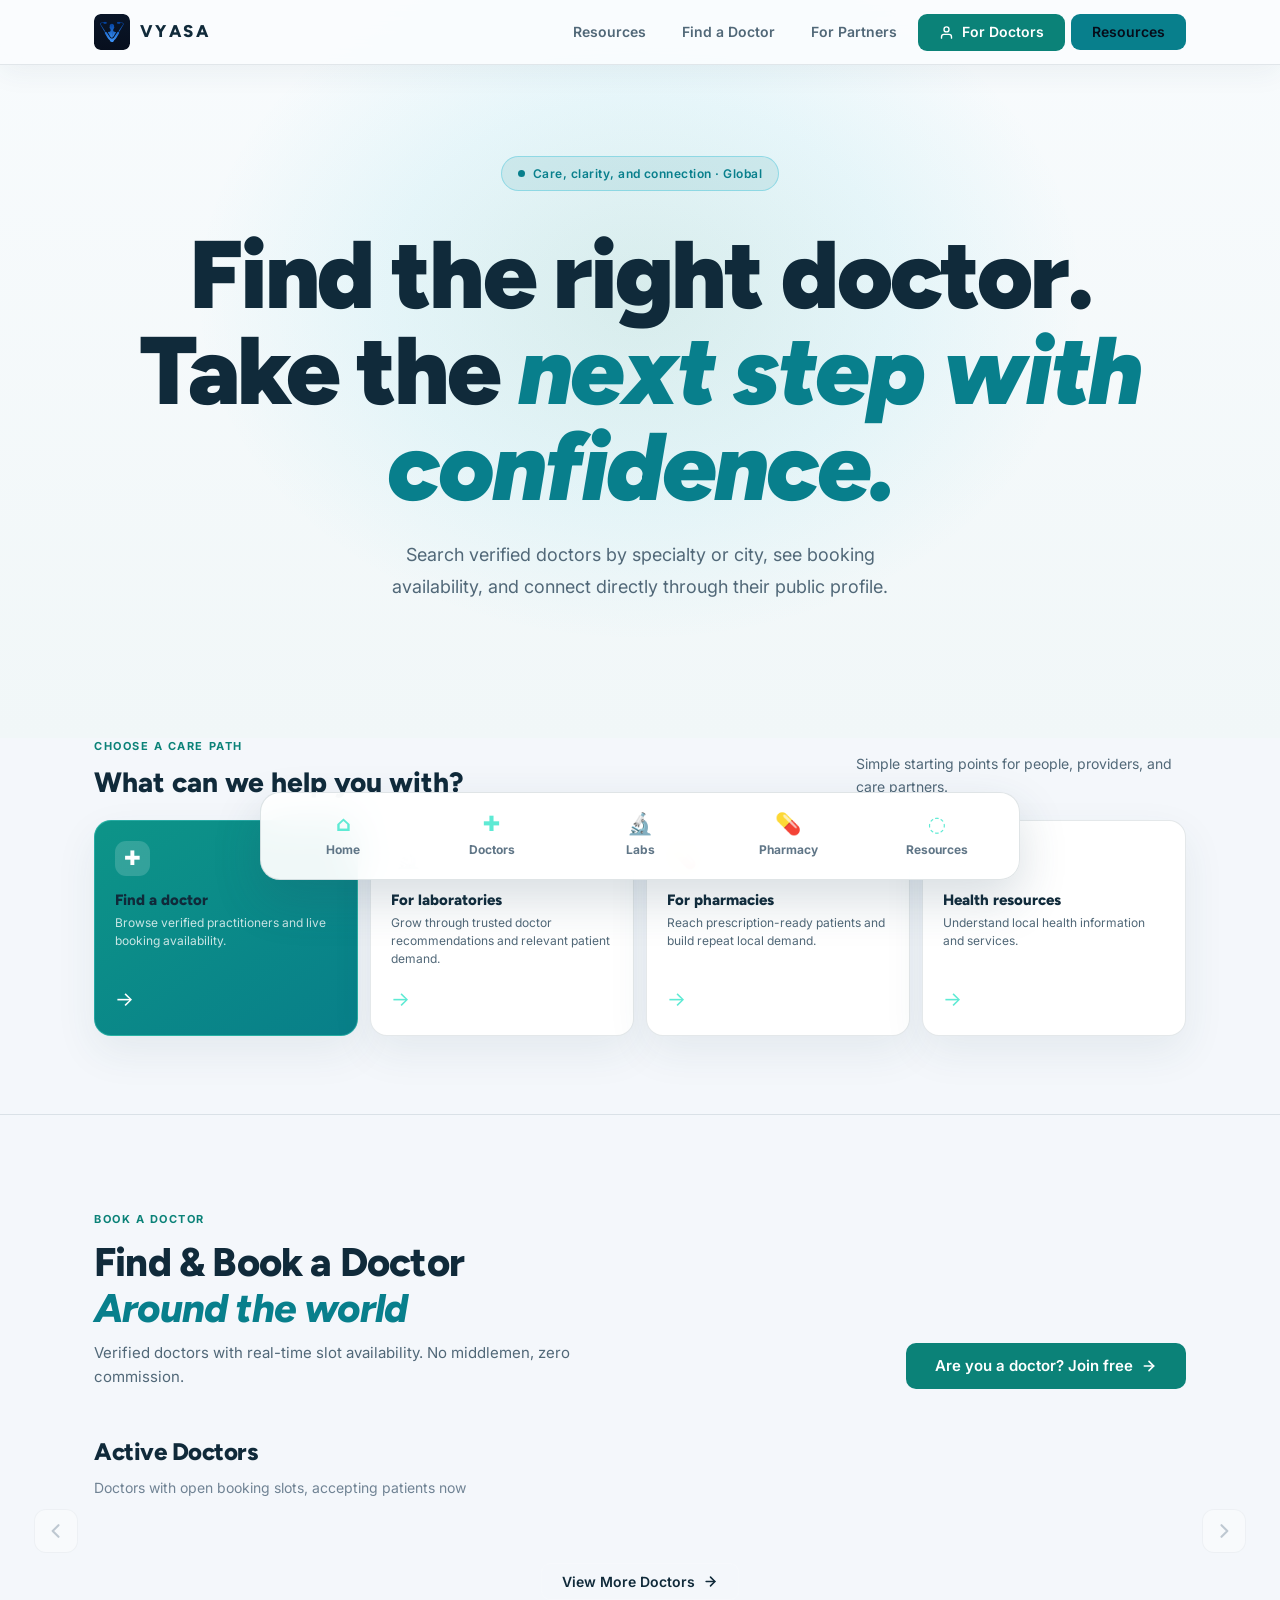
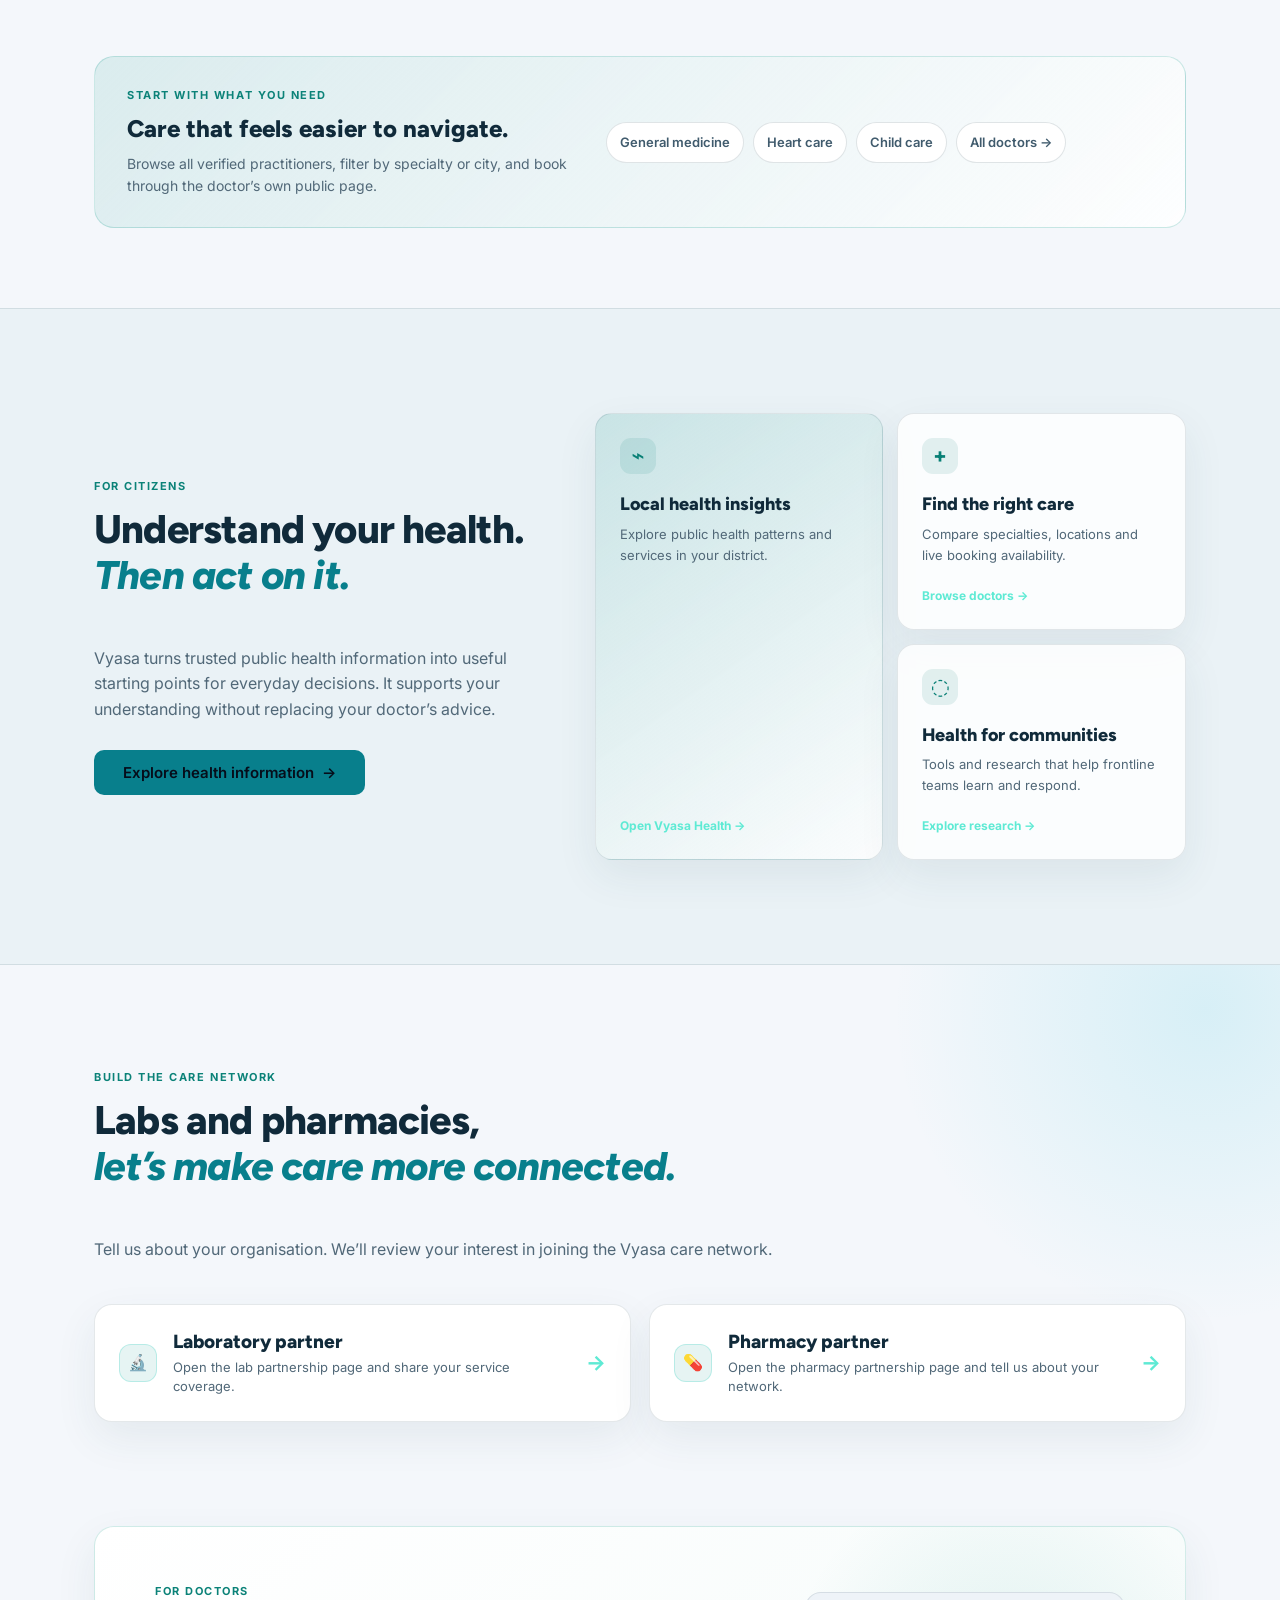
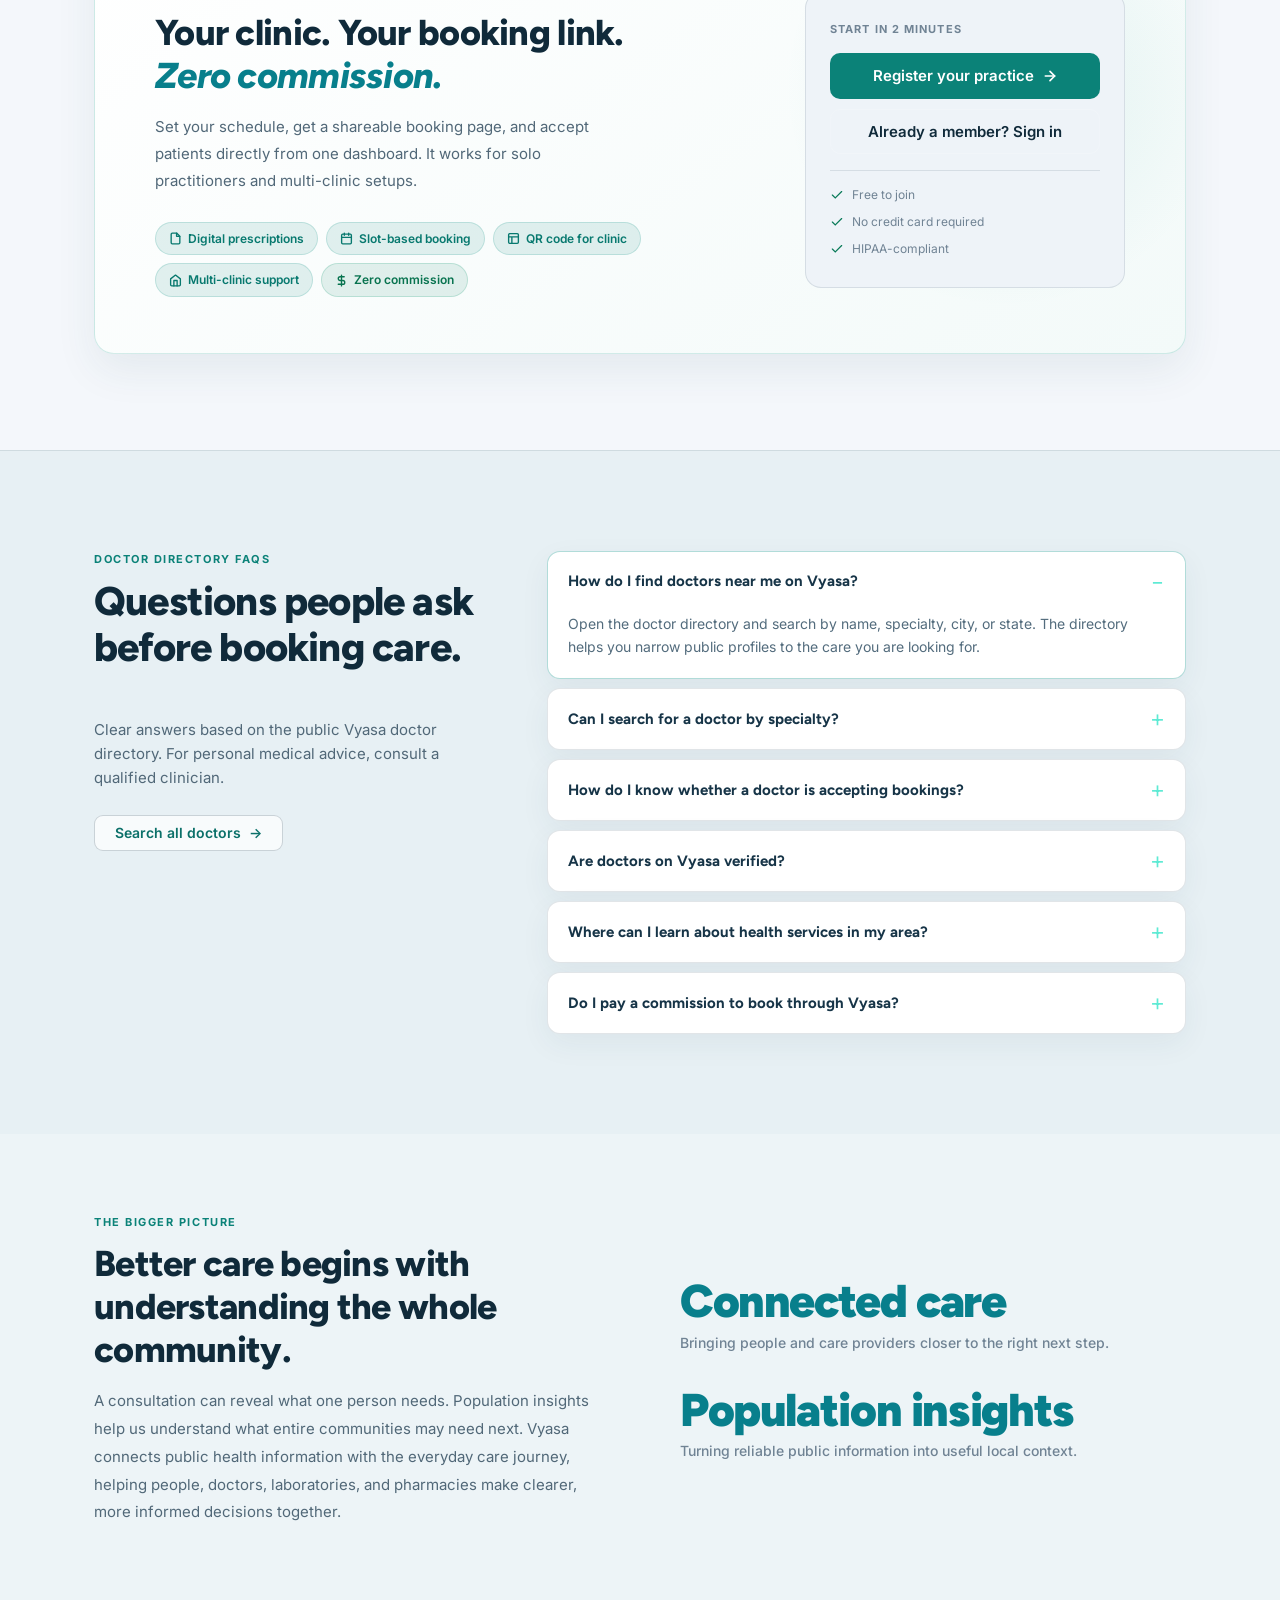
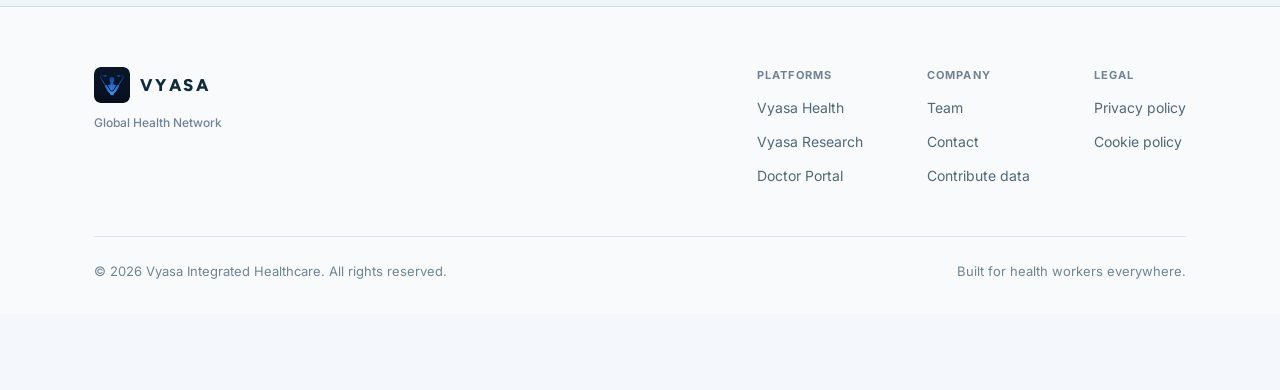
==== index.html @ bc6fce41 "Publish light homepage theme" ====
<!DOCTYPE html>
<html lang="en">
<head>
  <meta charset="UTF-8" />
  <meta name="viewport" content="width=device-width, initial-scale=1.0" />

  <!-- Primary SEO -->
  <!-- Google headline: short, clear, both audiences — patients finding doctors + doctors looking for tools -->
  <title>Find Verified Doctors Near You Worldwide | Vyasa</title>

  <!-- Google snippet (155 chars): two hooks — patient booking & doctor digital tools -->
  <meta name="description" content="Find verified doctors worldwide. Search by specialty or city, check booking availability, and visit each doctor’s public profile on Vyasa." />

  <!-- Keywords: patient-side + doctor-side search intent -->
  <meta name="keywords" content="find doctors near me, verified doctors, book doctor appointment online, doctor by specialty, doctor by city, credential-aware doctor profiles, Vyasa" />
  <meta name="author" content="Vyasa" />
  <meta name="robots" content="index, follow" />
  <link rel="canonical" href="https://vyasaa.com/" />

  <!-- Geo targeting -->
  <meta name="geo.placename" content="Global" />
  <meta name="language" content="English" />

  <!-- Open Graph: shown on WhatsApp / Facebook / LinkedIn shares — warm, story-driven, both audiences -->
  <meta property="og:type" content="website" />
  <meta property="og:url" content="https://vyasaa.com/" />
  <meta property="og:title" content="Vyasa Integrated Healthcare | Find Verified Doctors Worldwide" />
  <meta property="og:description" content="A global health platform for patients and clinics. Find verified specialists, check booking availability, and connect directly through public profiles." />
  <meta property="og:image" content="https://www.vyasaa.com/og-image.png" />
  <meta property="og:image:width" content="512" />
  <meta property="og:image:height" content="512" />
  <meta property="og:image:type" content="image/png" />
  <meta property="og:site_name" content="Vyasa Integrated Healthcare" />
  <meta property="og:locale" content="en_IN" />

  <!-- Twitter / X: punchy, short, action-driven — one line per audience -->
  <meta name="twitter:card" content="summary_large_image" />
  <meta name="twitter:title" content="Vyasa | Verified Doctors Worldwide and Connected Care" />
  <meta name="twitter:description" content="Find verified doctors, check booking availability, and connect directly through public profiles. One global platform for people and care teams." />
  <meta name="twitter:image" content="https://www.vyasaa.com/og-image.png" />

  <!-- Theme -->
  <meta name="theme-color" content="#060d1a" />

  <!-- Structured Data -->
  <!-- Schema: Organization (brand identity for Google Knowledge Graph) -->
  <script type="application/ld+json">
  {
    "@context": "https://schema.org",
    "@type": "Organization",
    "name": "Vyasa Integrated Healthcare",
    "url": "https://vyasaa.com",
    "logo": "https://vyasaa.com/favicon.svg",
    "description": "Vyasa Integrated Healthcare connects people with verified doctors across specialties, with booking availability and public doctor profiles. Doctors and clinics get a digital workspace for prescriptions, patient records, and a personal booking page.",
    "foundingDate": "2026",
    "areaServed": "Worldwide",
    "sameAs": [
      "https://app.vyasaa.com",
      "https://health.vyasaa.com",
      "https://research.vyasaa.com"
    ]
  }
  </script>
  <!-- Schema: WebSite — lets Google show brand name in breadcrumb instead of raw domain -->
  <script type="application/ld+json">
  {
    "@context": "https://schema.org",
    "@type": "WebSite",
    "name": "Vyasa Integrated Healthcare",
    "alternateName": "Vyasa",
    "url": "https://vyasaa.com",
    "potentialAction": {
      "@type": "SearchAction",
      "target": {
        "@type": "EntryPoint",
        "urlTemplate": "https://vyasaa.com/doctors?search={search_term_string}"
      },
      "query-input": "required name=search_term_string"
    }
  }
  </script>
  <!-- Schema: BreadcrumbList — overrides Google breadcrumb to show brand name, not raw URL -->
  <script type="application/ld+json">
  {
    "@context": "https://schema.org",
    "@type": "BreadcrumbList",
    "itemListElement": [{
      "@type": "ListItem",
      "position": 1,
      "name": "Vyasa Integrated Healthcare",
      "item": "https://vyasaa.com"
    }]
  }
  </script>

  <!-- Fonts: Figtree (headings) + Inter (body) -->
  <link rel="preconnect" href="https://fonts.googleapis.com" />
  <link rel="preconnect" href="https://fonts.gstatic.com" crossorigin />
  <link href="https://fonts.googleapis.com/css2?family=Figtree:wght@400;500;600;700;800;900&family=Inter:wght@400;500;600&display=swap" rel="stylesheet" />
  <link rel="icon" href="/favicon.svg" type="image/svg+xml" />
  <link rel="icon" href="/logo.png" type="image/png" sizes="192x192" />
  <link rel="apple-touch-icon" href="/logo.png" />
  <link rel="stylesheet" href="styles.css?v=20260725a" />

  <!-- Google AdSense — site verification (ca-pub-1178392647946498) -->
  <script async src="https://pagead2.googlesyndication.com/pagead/js/adsbygoogle.js?client=ca-pub-1178392647946498" crossorigin="anonymous"></script>
</head>
<body class="light-preview">

  <!-- NAV -->
  <nav class="nav">
    <div class="nav-inner">
      <a href="/" class="logo" aria-label="Vyasa home">
        <img src="logo.svg" alt="Vyasa" class="logo-img" width="36" height="36" />
        <span class="logo-text">VYASA</span>
      </a>
      <div class="nav-actions">
        <a href="/resources" class="btn btn-ghost nav-hide-sm">Resources</a>
        <a href="/doctors" class="btn btn-ghost nav-hide-sm">Find a Doctor</a>
        <a href="/labs" class="btn btn-ghost nav-hide-sm">For Partners</a>
        <a href="https://app.vyasaa.com/login" target="_blank" rel="noopener noreferrer" class="btn btn-teal nav-for-doctors" aria-label="Register as a doctor on Vyasa Health OS">
          <svg class="nav-hide-xs" width="15" height="15" viewBox="0 0 24 24" fill="none" stroke="currentColor" stroke-width="2.2" stroke-linecap="round" stroke-linejoin="round" aria-hidden="true"><path d="M20 21v-2a4 4 0 0 0-4-4H8a4 4 0 0 0-4 4v2"/><circle cx="12" cy="7" r="4"/></svg>
          For Doctors
        </a>
        <a href="/resources" class="btn btn-primary">Resources</a>
      </div>
    </div>
  </nav>

  <!-- HERO -->
  <section class="hero">
    <div class="hero-glow" aria-hidden="true"></div>
    <div class="container hero-container">
      <div class="hero-badge">
        <span class="hero-badge-dot" aria-hidden="true"></span>
        Care, clarity, and connection · Global
      </div>
      <h1 class="hero-headline">
        Find the right doctor.<br />
        Take the <em>next step with confidence.</em>
      </h1>
      <p class="hero-sub">
        Search verified doctors by specialty or city, see booking availability, and connect directly through their public profile.
      </p>
    </div>
  </section>

  <!-- QUICK CARE PATHS -->
  <section class="quick-care" aria-labelledby="quick-care-heading">
    <div class="container">
      <div class="quick-care-head">
        <div>
          <p class="section-label">Choose a care path</p>
          <h2 id="quick-care-heading">What can we help you with?</h2>
        </div>
        <p>Simple starting points for people, providers, and care partners.</p>
      </div>
      <div class="quick-care-grid">
        <a class="quick-care-card quick-care-primary" href="/doctors">
          <span class="quick-care-icon" aria-hidden="true">✚</span>
          <span class="quick-care-copy"><strong>Find a doctor</strong><small>Browse verified practitioners and live booking availability.</small></span>
          <span class="quick-care-arrow" aria-hidden="true">→</span>
        </a>
        <a class="quick-care-card" href="/labs">
          <span class="quick-care-icon" aria-hidden="true">🔬</span>
          <span class="quick-care-copy"><strong>For laboratories</strong><small>Grow through trusted doctor recommendations and relevant patient demand.</small></span>
          <span class="quick-care-arrow" aria-hidden="true">→</span>
        </a>
        <a class="quick-care-card" href="/pharmacy">
          <span class="quick-care-icon" aria-hidden="true">💊</span>
          <span class="quick-care-copy"><strong>For pharmacies</strong><small>Reach prescription-ready patients and build repeat local demand.</small></span>
          <span class="quick-care-arrow" aria-hidden="true">→</span>
        </a>
        <a class="quick-care-card" href="/resources">
          <span class="quick-care-icon" aria-hidden="true">◌</span>
          <span class="quick-care-copy"><strong>Health resources</strong><small>Understand local health information and services.</small></span>
          <span class="quick-care-arrow" aria-hidden="true">→</span>
        </a>
      </div>
    </div>
  </section>

  <!-- FOR DOCTORS PORTAL -->
  <section class="portal-section" id="sec-doctor-portal" aria-labelledby="portal-heading">
    <div class="container">
      <div class="portal-card reveal">
        <div class="portal-glow" aria-hidden="true"></div>
        <div class="portal-content">
          <div class="portal-left">
            <p class="section-label">For Doctors</p>
            <h2 class="portal-headline" id="portal-heading">
              Your clinic. Your booking link.<br />
              <span class="headline-em">Zero commission.</span>
            </h2>
            <p class="portal-body">
              Set your schedule, get a shareable booking page, and accept patients directly from one dashboard. It works for solo practitioners and multi-clinic setups.
            </p>
            <div class="portal-chips" role="list">
              <span class="portal-chip" role="listitem">
                <svg width="13" height="13" viewBox="0 0 24 24" fill="none" stroke="currentColor" stroke-width="2.5" stroke-linecap="round" stroke-linejoin="round" aria-hidden="true"><path d="M14 2H6a2 2 0 0 0-2 2v16a2 2 0 0 0 2 2h12a2 2 0 0 0 2-2V8z"/><polyline points="14,2 14,8 20,8"/></svg>
                Digital prescriptions
              </span>
              <span class="portal-chip" role="listitem">
                <svg width="13" height="13" viewBox="0 0 24 24" fill="none" stroke="currentColor" stroke-width="2.5" stroke-linecap="round" stroke-linejoin="round" aria-hidden="true"><rect x="3" y="4" width="18" height="18" rx="2" ry="2"/><line x1="16" y1="2" x2="16" y2="6"/><line x1="8" y1="2" x2="8" y2="6"/><line x1="3" y1="10" x2="21" y2="10"/></svg>
                Slot-based booking
              </span>
              <span class="portal-chip" role="listitem">
                <svg width="13" height="13" viewBox="0 0 24 24" fill="none" stroke="currentColor" stroke-width="2.5" stroke-linecap="round" stroke-linejoin="round" aria-hidden="true"><rect x="3" y="3" width="18" height="18" rx="2"/><path d="M3 9h18M9 21V9"/></svg>
                QR code for clinic
              </span>
              <span class="portal-chip" role="listitem">
                <svg width="13" height="13" viewBox="0 0 24 24" fill="none" stroke="currentColor" stroke-width="2.5" stroke-linecap="round" stroke-linejoin="round" aria-hidden="true"><path d="M3 9l9-7 9 7v11a2 2 0 0 1-2 2H5a2 2 0 0 1-2-2z"/><polyline points="9,22 9,12 15,12 15,22"/></svg>
                Multi-clinic support
              </span>
              <span class="portal-chip portal-chip-green" role="listitem">
                <svg width="13" height="13" viewBox="0 0 24 24" fill="none" stroke="currentColor" stroke-width="2.5" stroke-linecap="round" stroke-linejoin="round" aria-hidden="true"><path d="M12 2v20M17 5H9.5a3.5 3.5 0 0 0 0 7h5a3.5 3.5 0 0 1 0 7H6"/></svg>
                Zero commission
              </span>
            </div>
          </div>
          <div class="portal-right">
            <div class="portal-cta-card">
              <p class="portal-cta-label">Start in 2 minutes</p>
              <a href="https://app.vyasaa.com/login" target="_blank" rel="noopener noreferrer" class="btn btn-teal btn-lg portal-btn-full">
                Register your practice
                <svg width="16" height="16" viewBox="0 0 24 24" fill="none" stroke="currentColor" stroke-width="2.5" stroke-linecap="round" stroke-linejoin="round" aria-hidden="true"><path d="M5 12h14"/><path d="m12 5 7 7-7 7"/></svg>
              </a>
              <a href="https://app.vyasaa.com/login" target="_blank" rel="noopener noreferrer" class="btn btn-outline btn-lg portal-btn-full">
                Already a member? Sign in
              </a>
              <div class="portal-trust">
                <div class="portal-trust-item">
                  <svg width="14" height="14" viewBox="0 0 24 24" fill="none" stroke="currentColor" stroke-width="2" stroke-linecap="round" aria-hidden="true"><polyline points="20 6 9 17 4 12"/></svg>
                  Free to join
                </div>
                <div class="portal-trust-item">
                  <svg width="14" height="14" viewBox="0 0 24 24" fill="none" stroke="currentColor" stroke-width="2" stroke-linecap="round" aria-hidden="true"><polyline points="20 6 9 17 4 12"/></svg>
                  No credit card required
                </div>
                <div class="portal-trust-item">
                  <svg width="14" height="14" viewBox="0 0 24 24" fill="none" stroke="currentColor" stroke-width="2" stroke-linecap="round" aria-hidden="true"><polyline points="20 6 9 17 4 12"/></svg>
                  HIPAA-compliant
                </div>
              </div>
            </div>
          </div>
        </div>
      </div>
    </div>
  </section>

  <!-- SEE VYASA IN ACTION -->
  <section class="action-section" aria-labelledby="action-heading">
    <div class="container">
      <div class="action-header">
        <p class="section-label">In action</p>
        <h2 class="action-heading" id="action-heading">See Vyasa in action</h2>
        <p class="action-subtitle">A real look at the dashboard doctors use every day</p>
      </div>

      <div class="action-screenshots">

        <div class="action-card reveal-left">
          <div class="browser-frame">
            <div class="browser-bar">
              <span class="browser-dot bd-red"></span>
              <span class="browser-dot bd-yellow"></span>
              <span class="browser-dot bd-green"></span>
              <span class="browser-url-pill">app.vyasaa.com/app/analytics</span>
            </div>
            <div class="browser-screen">
              <img src="/assets/screenshots/analytics-preview.png"
                   alt="Analytics dashboard"
                   class="screenshot-img"
                   onerror="this.style.display='none'"
                   loading="lazy" />
              <div class="screen-placeholder">
                <svg width="36" height="36" viewBox="0 0 24 24" fill="none" stroke="rgba(13,148,136,0.5)" stroke-width="1.5" stroke-linecap="round" stroke-linejoin="round" aria-hidden="true"><line x1="18" x2="18" y1="20" y2="10"/><line x1="12" x2="12" y1="20" y2="4"/><line x1="6" x2="6" y1="20" y2="14"/></svg>
                <div class="ph-title">Analytics</div>
                <div class="ph-bar-group" aria-hidden="true">
                  <div class="ph-bar" style="height:60%"></div>
                  <div class="ph-bar" style="height:80%"></div>
                  <div class="ph-bar" style="height:45%"></div>
                  <div class="ph-bar" style="height:90%"></div>
                  <div class="ph-bar" style="height:65%"></div>
                  <div class="ph-bar" style="height:75%"></div>
                </div>
                <div class="ph-stat-row" aria-hidden="true">
                  <div class="ph-stat"><div class="ph-num" data-count="124">0</div><div class="ph-lbl">OPD visits</div></div>
                  <div class="ph-stat"><div class="ph-num" data-count="38">0</div><div class="ph-lbl">Bookings</div></div>
                  <div class="ph-stat"><div class="ph-num" data-count="12">0</div><div class="ph-lbl">Referrals</div></div>
                </div>
              </div>
            </div>
          </div>
          <p class="action-caption">
            <strong>Analytics dashboard</strong> tracks OPD volume, visits, and referrals at a glance
          </p>
        </div>

        <div class="action-card reveal-right">
          <div class="browser-frame">
            <div class="browser-bar">
              <span class="browser-dot bd-red"></span>
              <span class="browser-dot bd-yellow"></span>
              <span class="browser-dot bd-green"></span>
              <span class="browser-url-pill">app.vyasaa.com/app/bookings</span>
            </div>
            <div class="browser-screen">
              <img src="/assets/screenshots/bookings-preview.png"
                   alt="Booking requests"
                   class="screenshot-img"
                   onerror="this.style.display='none'"
                   loading="lazy" />
              <div class="screen-placeholder">
                <svg width="36" height="36" viewBox="0 0 24 24" fill="none" stroke="rgba(13,148,136,0.5)" stroke-width="1.5" stroke-linecap="round" stroke-linejoin="round" aria-hidden="true"><rect x="3" y="4" width="18" height="18" rx="2"/><line x1="16" y1="2" x2="16" y2="6"/><line x1="8" y1="2" x2="8" y2="6"/><line x1="3" y1="10" x2="21" y2="10"/></svg>
                <div class="ph-title">Booking Requests</div>
                <div class="ph-booking-list" aria-hidden="true">
                  <div class="ph-booking-row">
                    <div class="ph-booking-dot ph-dot-green"></div>
                    <div class="ph-booking-info"><div class="ph-booking-name"></div><div class="ph-booking-time"></div></div>
                    <div class="ph-booking-confirm">Confirm</div>
                  </div>
                  <div class="ph-booking-row">
                    <div class="ph-booking-dot ph-dot-yellow"></div>
                    <div class="ph-booking-info"><div class="ph-booking-name" style="width:80px"></div><div class="ph-booking-time" style="width:50px"></div></div>
                    <div class="ph-booking-confirm">Confirm</div>
                  </div>
                  <div class="ph-booking-row">
                    <div class="ph-booking-dot ph-dot-green"></div>
                    <div class="ph-booking-info"><div class="ph-booking-name" style="width:65px"></div><div class="ph-booking-time" style="width:70px"></div></div>
                    <div class="ph-booking-confirm">Confirm</div>
                  </div>
                </div>
              </div>
            </div>
          </div>
          <p class="action-caption">
            <strong>Booking requests</strong> let you confirm or decline patient requests in one tap
          </p>
        </div>

      </div>
    </div>
  </section>

  <!-- DOCTOR DIRECTORY -->
  <section class="doctors-section" id="sec-doctors" aria-labelledby="doctors-heading">
    <div class="container">
      <div class="doctors-header">
        <div class="doctors-header-text">
          <p class="section-label">Book a Doctor</p>
          <h2 class="section-title" id="doctors-heading">
            Find &amp; Book a Doctor<br />
            <em class="headline-em">Around the world</em>
          </h2>
          <p class="doctors-subtitle">Verified doctors with real-time slot availability. No middlemen, zero commission.</p>
        </div>
        <a href="https://app.vyasaa.com/login" target="_blank" rel="noopener noreferrer" class="btn btn-teal btn-lg doctors-join-btn">
          Are you a doctor? Join free
          <svg width="16" height="16" viewBox="0 0 24 24" fill="none" stroke="currentColor" stroke-width="2.5" stroke-linecap="round" stroke-linejoin="round" aria-hidden="true"><path d="M5 12h14"/><path d="m12 5 7 7-7 7"/></svg>
        </a>
      </div>

      <!-- Featured Doctors Carousel -->
      <div class="featured-doctors-section">
        <div class="featured-header">
          <h3 class="featured-title">Active Doctors</h3>
          <p class="featured-subtitle">Doctors with open booking slots, accepting patients now</p>
        </div>
        <div class="carousel-container">
          <div id="featured-carousel" class="featured-carousel" role="list" aria-label="Active doctors carousel"></div>
          <button class="carousel-nav carousel-prev" id="carousel-prev" aria-label="Previous doctors" type="button">
            <svg width="20" height="20" viewBox="0 0 24 24" fill="none" stroke="currentColor" stroke-width="2.5" stroke-linecap="round" stroke-linejoin="round"><path d="M15 19l-7-7 7-7"/></svg>
          </button>
          <button class="carousel-nav carousel-next" id="carousel-next" aria-label="Next doctors" type="button">
            <svg width="20" height="20" viewBox="0 0 24 24" fill="none" stroke="currentColor" stroke-width="2.5" stroke-linecap="round" stroke-linejoin="round"><path d="M9 19l7-7-7-7"/></svg>
          </button>
        </div>
        <div class="featured-view-more">
          <a href="/doctors" class="btn btn-outline">
            View More Doctors
            <svg width="15" height="15" viewBox="0 0 24 24" fill="none" stroke="currentColor" stroke-width="2.5" stroke-linecap="round" stroke-linejoin="round" aria-hidden="true"><path d="M5 12h14"/><path d="m12 5 7 7-7 7"/></svg>
          </a>
        </div>
      </div>

      <div class="doctor-discovery-bar reveal" aria-label="Browse doctors by specialty">
        <div>
          <p class="section-label">Start with what you need</p>
          <h3>Care that feels easier to navigate.</h3>
          <p>Browse all verified practitioners, filter by specialty or city, and book through the doctor’s own public page.</p>
        </div>
        <div class="doctor-discovery-actions">
          <a class="discovery-chip" href="/doctors?specialty=General%20Medicine">General medicine</a>
          <a class="discovery-chip" href="/doctors?specialty=Cardiologist">Heart care</a>
          <a class="discovery-chip" href="/doctors?specialty=Pediatrician">Child care</a>
          <a class="discovery-chip" href="/doctors">All doctors →</a>
        </div>
      </div>

    </div>
  </section>

  <!-- DOCTOR FAQs -->
  <section class="faq-section" id="doctor-faqs" aria-labelledby="faq-heading">
    <div class="container faq-layout">
      <div>
        <p class="section-label">Doctor directory FAQs</p>
        <h2 class="section-title" id="faq-heading">Questions people ask before booking care.</h2>
        <p class="faq-intro">Clear answers based on the public Vyasa doctor directory. For personal medical advice, consult a qualified clinician.</p>
        <a href="/doctors" class="btn btn-outline">Search all doctors <span aria-hidden="true">→</span></a>
      </div>
      <div class="faq-list">
        <details open><summary>How do I find doctors near me on Vyasa?</summary><p>Open the doctor directory and search by name, specialty, city, or state. The directory helps you narrow public profiles to the care you are looking for.</p></details>
        <details><summary>Can I search for a doctor by specialty?</summary><p>Yes. The directory includes specialty filters and links for common needs such as general medicine, cardiology, pediatrics, dermatology, orthopedics, gynecology, and more.</p></details>
        <details><summary>How do I know whether a doctor is accepting bookings?</summary><p>Doctor cards and public profiles show booking availability when it is open. Select a profile to view the doctor’s public booking page and the available next steps.</p></details>
        <details><summary>Are doctors on Vyasa verified?</summary><p>Vyasa’s directory is designed for verified practitioner profiles. Always review the doctor’s public profile, specialty, and registration information before booking.</p></details>
        <details><summary>Where can I learn about health services in my area?</summary><p>Vyasa Health provides public health information and local insights. It is a starting point for learning, not a replacement for professional medical advice.</p></details>
        <details><summary>Do I pay a commission to book through Vyasa?</summary><p>Vyasa’s public doctor directory is built to help people reach doctors directly. Any consultation fee, booking requirement, or payment detail is shown on the relevant doctor’s public page.</p></details>
      </div>
    </div>
  </section>

  <!-- CITIZEN RESOURCES -->
  <section class="citizen-section" id="citizens" aria-labelledby="citizen-heading">
    <div class="container citizen-layout">
      <div class="citizen-intro reveal-left">
        <p class="section-label">For citizens</p>
        <h2 class="section-title" id="citizen-heading">Understand your health.<br /><em class="headline-em">Then act on it.</em></h2>
        <p>Vyasa turns trusted public health information into useful starting points for everyday decisions. It supports your understanding without replacing your doctor’s advice.</p>
        <a href="https://health.vyasaa.com" class="btn btn-primary btn-lg">Explore health information <span aria-hidden="true">→</span></a>
      </div>
      <div class="resource-grid reveal-right">
        <a class="resource-card" href="https://health.vyasaa.com" target="_blank" rel="noopener noreferrer">
          <span class="resource-icon" aria-hidden="true">⌁</span>
          <h3>Local health insights</h3>
          <p>Explore public health patterns and services in your district.</p>
          <span>Open Vyasa Health →</span>
        </a>
        <a class="resource-card" href="/doctors">
          <span class="resource-icon" aria-hidden="true">+</span>
          <h3>Find the right care</h3>
          <p>Compare specialties, locations and live booking availability.</p>
          <span>Browse doctors →</span>
        </a>
        <a class="resource-card" href="https://research.vyasaa.com" target="_blank" rel="noopener noreferrer">
          <span class="resource-icon" aria-hidden="true">◌</span>
          <h3>Health for communities</h3>
          <p>Tools and research that help frontline teams learn and respond.</p>
          <span>Explore research →</span>
        </a>
      </div>
    </div>
  </section>

  <!-- PRODUCTS -->
  <section class="products" id="products" aria-labelledby="products-heading">
    <div class="container">
      <p class="section-label">Two platforms</p>
      <h2 class="section-title" id="products-heading">Choose your tool</h2>
      <div class="product-grid">

        <!-- Vyasa Health -->
        <a href="https://health.vyasaa.com" class="product-card product-health reveal-left" aria-label="Vyasa Health platform">
          <div class="product-card-header">
            <div class="product-icon" aria-hidden="true">
              <svg xmlns="http://www.w3.org/2000/svg" width="22" height="22" viewBox="0 0 24 24" fill="none" stroke="currentColor" stroke-width="2" stroke-linecap="round" stroke-linejoin="round"><line x1="18" x2="18" y1="20" y2="10"/><line x1="12" x2="12" y1="20" y2="4"/><line x1="6" x2="6" y1="20" y2="14"/></svg>
            </div>
            <span class="product-tag">Free · Public</span>
          </div>
          <div class="product-number" aria-hidden="true">01</div>
          <h3 class="product-name">Vyasa Health</h3>
          <p class="product-desc">
            A global public-health transparency platform. Explore local health indicators,
            vaccination coverage, disease surveillance, hospital infrastructure,
            nutrition, and air quality in one place.
          </p>
          <ul class="product-features">
            <li>All states &amp; districts ranked by health score</li>
            <li>IDSP weekly disease outbreak reports</li>
            <li>Real-time feed from 13 official sources</li>
            <li>Nearby hospital &amp; facility finder</li>
          </ul>
          <div class="product-cta" aria-hidden="true">
            Explore the platform
            <svg xmlns="http://www.w3.org/2000/svg" width="16" height="16" viewBox="0 0 24 24" fill="none" stroke="currentColor" stroke-width="2.5" stroke-linecap="round" stroke-linejoin="round"><path d="M5 12h14"/><path d="m12 5 7 7-7 7"/></svg>
          </div>
        </a>

        <!-- Vyasa Research -->
        <a href="https://research.vyasaa.com" class="product-card product-research reveal-right" aria-label="Vyasa Research platform">
          <div class="product-card-header">
            <div class="product-icon" aria-hidden="true">
              <svg xmlns="http://www.w3.org/2000/svg" width="22" height="22" viewBox="0 0 24 24" fill="none" stroke="currentColor" stroke-width="2" stroke-linecap="round" stroke-linejoin="round"><path d="M9 11l3 3L22 4"/><path d="M21 12v7a2 2 0 0 1-2 2H5a2 2 0 0 1-2-2V5a2 2 0 0 1 2-2h11"/></svg>
            </div>
            <span class="product-tag research-tag">For health workers</span>
          </div>
          <div class="product-number" aria-hidden="true">02</div>
          <h3 class="product-name">Vyasa Research</h3>
          <p class="product-desc">
            Offline-first community health records and form builder for frontline
            health workers. Longitudinal patient tracking, custom analytics,
            and seamless sync when connectivity returns.
          </p>
          <ul class="product-features">
            <li>Custom form builder with conditional logic</li>
            <li>Longitudinal patient records &amp; visit tracking</li>
            <li>Works fully offline and syncs when online</li>
            <li>Analytics dashboard &amp; data export</li>
          </ul>
          <div class="product-cta" aria-hidden="true">
            Open research tools
            <svg xmlns="http://www.w3.org/2000/svg" width="16" height="16" viewBox="0 0 24 24" fill="none" stroke="currentColor" stroke-width="2.5" stroke-linecap="round" stroke-linejoin="round"><path d="M5 12h14"/><path d="m12 5 7 7-7 7"/></svg>
          </div>
        </a>

      </div>
    </div>
  </section>

  <!-- PARTNERS -->
  <section class="partner-section" id="partners" aria-labelledby="partner-heading">
    <div class="container">
      <div class="partner-heading reveal">
        <p class="section-label">Build the care network</p>
        <h2 class="section-title" id="partner-heading">Labs and pharmacies,<br /><em class="headline-em">let’s make care more connected.</em></h2>
        <p>Tell us about your organisation. We’ll review your interest in joining the Vyasa care network.</p>
      </div>
      <div class="partner-choices">
        <a class="partner-choice reveal-left" href="/labs">
          <span class="partner-mark" aria-hidden="true">🔬</span>
          <span><strong>Laboratory partner</strong><small>Open the lab partnership page and share your service coverage.</small></span>
          <b aria-hidden="true">→</b>
        </a>
        <a class="partner-choice reveal-right" href="/pharmacy">
          <span class="partner-mark" aria-hidden="true">💊</span>
          <span><strong>Pharmacy partner</strong><small>Open the pharmacy partnership page and tell us about your network.</small></span>
          <b aria-hidden="true">→</b>
        </a>
      </div>
    </div>
  </section>

  <!-- MISSION STRIP -->
  <section class="mission" aria-labelledby="mission-heading">
    <div class="container">
      <div class="mission-inner">
        <div class="mission-text">
          <p class="section-label">The bigger picture</p>
          <h2 class="mission-headline" id="mission-heading">
            Better care begins with understanding the whole community.
          </h2>
          <p class="mission-body">
            A consultation can reveal what one person needs. Population insights help us understand
            what entire communities may need next. Vyasa connects public health information with the
            everyday care journey, helping people, doctors, laboratories, and pharmacies make clearer,
            more informed decisions together.
          </p>
        </div>
        <div class="mission-numbers" role="list">
          <div class="mission-stat" role="listitem">
            <span class="mission-stat-value">Connected care</span>
            <span class="mission-stat-label">Bringing people and care providers closer to the right next step.</span>
          </div>
          <div class="mission-stat" role="listitem">
            <span class="mission-stat-value">Population insights</span>
            <span class="mission-stat-label">Turning reliable public information into useful local context.</span>
          </div>
        </div>
      </div>
    </div>
  </section>

  <!-- FOOTER -->
  <nav class="care-dock" aria-label="Quick care navigation">
    <a href="/"><span aria-hidden="true">⌂</span>Home</a>
    <a href="/doctors"><span aria-hidden="true">✚</span>Doctors</a>
    <a href="/labs"><span aria-hidden="true">🔬</span>Labs</a>
    <a href="/pharmacy"><span aria-hidden="true">💊</span>Pharmacy</a>
    <a href="/resources"><span aria-hidden="true">◌</span>Resources</a>
  </nav>
  <footer class="footer">
    <div class="container">
      <div class="footer-inner">
        <div class="footer-brand">
          <a href="/" class="logo" aria-label="Vyasa home">
            <img src="logo.svg" alt="Vyasa" class="logo-img" width="36" height="36" />
            <span class="logo-text">VYASA</span>
          </a>
          <p class="footer-tagline">Global Health Network</p>
        </div>
        <div class="footer-links">
          <div class="footer-col">
            <span class="footer-col-title">Platforms</span>
            <a href="https://health.vyasaa.com">Vyasa Health</a>
            <a href="https://research.vyasaa.com">Vyasa Research</a>
            <a href="https://app.vyasaa.com">Doctor Portal</a>
          </div>
          <div class="footer-col">
            <span class="footer-col-title">Company</span>
            <a href="https://health.vyasaa.com/team">Team</a>
            <a href="https://health.vyasaa.com/contact">Contact</a>
            <a href="https://health.vyasaa.com/contribute">Contribute data</a>
          </div>
          <div class="footer-col">
            <span class="footer-col-title">Legal</span>
            <a href="https://health.vyasaa.com/privacy">Privacy policy</a>
            <a href="https://health.vyasaa.com/cookies">Cookie policy</a>
          </div>
        </div>
      </div>
      <div class="footer-bottom">
        <span>© <script>document.write(new Date().getFullYear())</script> Vyasa Integrated Healthcare. All rights reserved.</span>
        <span>Built for health workers everywhere.</span>
      </div>
    </div>
  </footer>

  <!-- Doctor Directory Script -->
  <script>
  (function() {
    const API = ['localhost', '127.0.0.1'].includes(window.location.hostname)
      ? '/vyasa-api'
      : 'https://vyasa-os-backend.onrender.com';
    const PORTAL = 'https://app.vyasaa.com';
    const COLORS = ['#06b6d4','#1B4F8A','#7C3AED','#D97706','#059669'];
    let debounceTimer = null;
    /* Wake Render free-tier server early so directory loads fast */
    fetch(`${API}/health`).catch(() => {});

    function initials(name) {
      return name.split(' ').filter(Boolean).map(w => w[0]).join('').slice(0,2).toUpperCase();
    }
    function avatarColor(name) {
      return COLORS[name.charCodeAt(0) % COLORS.length];
    }

    /* SVG icons */
    const ICON_HOSPITAL = `<svg width="13" height="13" viewBox="0 0 24 24" fill="none" stroke="currentColor" stroke-width="2" stroke-linecap="round" stroke-linejoin="round" aria-hidden="true"><path d="M3 9l9-7 9 7v11a2 2 0 0 1-2 2H5a2 2 0 0 1-2-2z"/><polyline points="9,22 9,12 15,12 15,22"/></svg>`;
    const ICON_PIN = `<svg width="13" height="13" viewBox="0 0 24 24" fill="none" stroke="currentColor" stroke-width="2" stroke-linecap="round" stroke-linejoin="round" aria-hidden="true"><path d="M21 10c0 7-9 13-9 13s-9-6-9-13a9 9 0 0 1 18 0z"/><circle cx="12" cy="10" r="3"/></svg>`;
    const ICON_CLOCK = `<svg width="13" height="13" viewBox="0 0 24 24" fill="none" stroke="currentColor" stroke-width="2" stroke-linecap="round" stroke-linejoin="round" aria-hidden="true"><circle cx="12" cy="12" r="10"/><polyline points="12,6 12,12 16,14"/></svg>`;

    function buildCard(doc) {
      const c = avatarColor(doc.name);
      const avatar = doc.profilePhotoUrl
        ? `<img src="${doc.profilePhotoUrl}" alt="Dr. ${doc.name}" class="dir-avatar-img" loading="lazy" />`
        : `<div class="dir-avatar-initials" style="background:${c}1a;border-color:${c}33;color:${c}" aria-hidden="true">${initials(doc.name)}</div>`;
      return `
        <a class="dir-card" href="/dr/${doc.profileSlug}" target="_blank" rel="noopener noreferrer" role="listitem" aria-label="Dr. ${doc.name}, ${doc.specialty||'Doctor'}, ${(doc.bookingOpen??doc.acceptingPatients)?'Booking open':'View profile'}">
          <div class="dir-card-top">
            ${avatar}
            <div class="dir-card-info">
              <div class="dir-card-name-row">
                <span class="dir-card-name">Dr. ${doc.name}</span>
                ${(doc.bookingOpen??doc.acceptingPatients) ? '<span class="dir-badge-open">Booking open</span>' : ''}
              </div>
              <div class="dir-card-spec">${doc.specialty || 'Medical Professional'}${doc.qualification ? `<span class="dir-card-qual"> · ${doc.qualification}</span>` : ''}</div>
            </div>
          </div>
          ${doc.clinicName ? `<div class="dir-card-row">${ICON_HOSPITAL}<span>${doc.clinicName}</span></div>` : ''}
          ${(doc.city||doc.state) ? `<div class="dir-card-row">${ICON_PIN}<span>${[doc.city,doc.state].filter(Boolean).join(', ')}</span></div>` : ''}
          ${doc.timings ? `<div class="dir-card-row">${ICON_CLOCK}<span>${doc.timings}</span></div>` : ''}
          <div class="dir-card-footer">
            <div class="dir-card-meta">
              ${doc.yearsExperience > 0 ? `<span>${doc.yearsExperience}+ yrs</span>` : ''}
              ${doc.consultationFee ? `<span>₹${doc.consultationFee}</span>` : ''}
            </div>
            <span class="dir-card-cta">${(doc.bookingOpen??doc.acceptingPatients) ? 'Book appointment' : 'View profile'} →</span>
          </div>
        </a>`;
    }

    function buildSkeleton() {
      return Array.from({length: 6}, () => `
        <div class="dir-card dir-skeleton" aria-hidden="true" role="presentation">
          <div class="dir-card-top">
            <div class="skel skel-avatar"></div>
            <div style="flex:1;display:flex;flex-direction:column;gap:8px">
              <div class="skel skel-line" style="width:65%"></div>
              <div class="skel skel-line" style="width:45%"></div>
            </div>
          </div>
          <div style="display:flex;flex-direction:column;gap:6px;margin-top:12px">
            <div class="skel skel-line" style="width:80%"></div>
            <div class="skel skel-line" style="width:55%"></div>
          </div>
        </div>`).join('');
    }

    /* Static geography so location dropdowns are always populated */
    const IN_STATES = {
      'Andhra Pradesh': ['Visakhapatnam','Vijayawada','Guntur','Tirupati','Nellore'],
      'Arunachal Pradesh': ['Itanagar'],
      'Assam': ['Guwahati','Silchar','Dibrugarh','Jorhat'],
      'Bihar': ['Patna','Gaya','Muzaffarpur','Bhagalpur','Darbhanga'],
      'Chhattisgarh': ['Raipur','Bhilai','Bilaspur','Korba'],
      'Goa': ['Panaji','Margao','Vasco da Gama'],
      'Gujarat': ['Ahmedabad','Surat','Vadodara','Rajkot','Gandhinagar'],
      'Haryana': ['Gurugram','Faridabad','Panipat','Ambala','Hisar'],
      'Himachal Pradesh': ['Shimla','Dharamshala','Mandi','Solan'],
      'Jharkhand': ['Ranchi','Jamshedpur','Dhanbad','Bokaro'],
      'Karnataka': ['Bengaluru','Mysuru','Mangaluru','Hubballi','Belagavi'],
      'Kerala': ['Thiruvananthapuram','Kochi','Kozhikode','Thrissur','Kollam'],
      'Madhya Pradesh': ['Bhopal','Indore','Jabalpur','Gwalior','Ujjain'],
      'Maharashtra': ['Mumbai','Pune','Nagpur','Nashik','Aurangabad','Thane'],
      'Manipur': ['Imphal'],
      'Meghalaya': ['Shillong'],
      'Mizoram': ['Aizawl'],
      'Nagaland': ['Kohima','Dimapur'],
      'Odisha': ['Bhubaneswar','Cuttack','Rourkela','Sambalpur'],
      'Punjab': ['Ludhiana','Amritsar','Jalandhar','Patiala','Mohali'],
      'Rajasthan': ['Jaipur','Jodhpur','Udaipur','Kota','Ajmer','Bikaner'],
      'Sikkim': ['Gangtok'],
      'Tamil Nadu': ['Chennai','Coimbatore','Madurai','Tiruchirappalli','Salem','Vellore'],
      'Telangana': ['Hyderabad','Warangal','Nizamabad','Karimnagar'],
      'Tripura': ['Agartala'],
      'Uttar Pradesh': ['Lucknow','Kanpur','Varanasi','Agra','Prayagraj','Noida','Ghaziabad','Meerut','Gorakhpur'],
      'Uttarakhand': ['Dehradun','Haridwar','Rishikesh','Haldwani'],
      'West Bengal': ['Kolkata','Howrah','Durgapur','Siliguri','Asansol','Bardhaman'],
      'Andaman & Nicobar Islands': ['Port Blair'],
      'Chandigarh': ['Chandigarh'],
      'Dadra & Nagar Haveli and Daman & Diu': ['Daman','Silvassa'],
      'Delhi': ['New Delhi','Dwarka','Rohini','Saket','Karol Bagh'],
      'Jammu & Kashmir': ['Srinagar','Jammu'],
      'Ladakh': ['Leh','Kargil'],
      'Lakshadweep': ['Kavaratti'],
      'Puducherry': ['Puducherry'],
    };

    async function load() {
      const grid = document.getElementById('dir-grid');
      grid.innerHTML = buildSkeleton();

      const state = document.getElementById('dir-state').value;
      const city  = document.getElementById('dir-city').value;
      const spec  = document.getElementById('dir-specialty').value;
      const q     = document.getElementById('dir-search').value.trim();

      const params = new URLSearchParams({limit:'24'});
      if (state) params.set('state', state);
      if (city)  params.set('city', city);
      if (spec)  params.set('specialty', spec);
      if (q)     params.set('search', q);

      try {
        const res = await fetch(`${API}/public/doctors?${params}`);
        if (!res.ok) throw new Error('Network error');
        const data = await res.json();

        /* Repopulate filter dropdowns */
        function repopulate(id, values, current, label) {
          const el = document.getElementById(id);
          el.innerHTML = `<option value="">${label}</option>` +
            values.map(v => `<option value="${v}"${v === current ? ' selected' : ''}>${v}</option>`).join('');
        }
        /* States: full static list merged with any states doctors registered with */
        const allStates = [...new Set([...Object.keys(IN_STATES), ...data.filters.states])].sort();
        /* Cities: depend on selected state — static cities of that state + API cities */
        const staticCities = state ? (IN_STATES[state] ?? []) : Object.values(IN_STATES).flat();
        const allCities = [...new Set([...staticCities, ...data.filters.cities])].sort();
        const allSpecs = [...new Set(['Cardiologist','Dermatologist','Pediatrician','Orthopedic','Gynecologist','General Medicine','Family Medicine','ENT','Ophthalmologist','Psychiatrist','Neurologist','Dentist', ...data.filters.specialties])].sort();
        repopulate('dir-state', allStates, state, 'All States');
        repopulate('dir-city',  allCities, city,  'All Cities');
        repopulate('dir-specialty', allSpecs, spec, 'All Specialties');

        document.getElementById('dir-count').textContent =
          `${data.total} doctor${data.total !== 1 ? 's' : ''} on platform`;

        const clearBtn = document.getElementById('dir-clear');
        clearBtn.style.display = (state || city || spec || q) ? 'inline-flex' : 'none';

        if (!data.doctors.length) {
          const hasLocation = city || state;
          const locationLabel = city || state || 'your area';
          grid.innerHTML = hasLocation ? `
            <div class="dir-empty" role="status">
              <div class="dir-empty-icon" aria-hidden="true">
                <svg width="36" height="36" viewBox="0 0 24 24" fill="none" stroke="currentColor" stroke-width="1.5" stroke-linecap="round" stroke-linejoin="round"><path d="M21 10c0 7-9 13-9 13s-9-6-9-13a9 9 0 0 1 18 0z"/><circle cx="12" cy="10" r="3"/></svg>
              </div>
              <p class="dir-empty-title">Coming soon to ${locationLabel}!</p>
              <p class="dir-empty-sub">We are expanding into more communities. Join Vyasa as a doctor in <strong>${locationLabel}</strong> and help local patients find your practice.</p>
              <div style="display:flex;flex-wrap:wrap;gap:10px;justify-content:center;margin-top:20px">
                <a href="${PORTAL}/login" target="_blank" rel="noopener noreferrer" class="btn btn-teal">
                  Join as a Doctor for Free →
                </a>
                <button onclick="document.getElementById('dir-state').value='';document.getElementById('dir-city').value='';document.getElementById('dir-clear').style.display='none'; load();" class="btn" style="background:rgba(255,255,255,0.06);border:1px solid rgba(255,255,255,0.15);color:rgba(255,255,255,0.7)">
                  Browse All Cities
                </button>
              </div>
            </div>` : `
            <div class="dir-empty" role="status">
              <div class="dir-empty-icon" aria-hidden="true">
                <svg width="32" height="32" viewBox="0 0 24 24" fill="none" stroke="currentColor" stroke-width="1.5" stroke-linecap="round"><circle cx="11" cy="11" r="8"/><line x1="21" y1="21" x2="16.65" y2="16.65"/></svg>
              </div>
              <p class="dir-empty-title">No doctors found</p>
              <p class="dir-empty-sub">Try clearing filters or broadening your search.</p>
              <a href="${PORTAL}/login" target="_blank" rel="noopener noreferrer" class="btn btn-teal" style="margin-top:20px">
                Are you a doctor? Join free →
              </a>
            </div>`;
        } else {
          grid.innerHTML = data.doctors.map(buildCard).join('');
        }
      } catch {
        grid.innerHTML = `
          <div class="dir-empty" role="alert">
            <div class="dir-empty-icon" aria-hidden="true">
              <svg width="32" height="32" viewBox="0 0 24 24" fill="none" stroke="currentColor" stroke-width="1.5" stroke-linecap="round"><path d="M10.29 3.86L1.82 18a2 2 0 0 0 1.71 3h16.94a2 2 0 0 0 1.71-3L13.71 3.86a2 2 0 0 0-3.42 0z"/><line x1="12" y1="9" x2="12" y2="13"/><line x1="12" y1="17" x2="12.01" y2="17"/></svg>
            </div>
            <p class="dir-empty-sub" style="margin-bottom:14px">Could not connect to the server. Please try again.</p>
            <button onclick="load()" class="btn btn-teal">Retry</button>
          </div>`;
      }
    }

    function debounceLoad() {
      clearTimeout(debounceTimer);
      debounceTimer = setTimeout(load, 350);
    }

    /* Scroll-reveal animation */
    document.addEventListener('DOMContentLoaded', function() {
      const obs = new IntersectionObserver(entries => {
        entries.forEach(e => {
          if (e.isIntersecting) { e.target.classList.add('visible'); obs.unobserve(e.target); }
        });
      }, { threshold: 0.15 });
      document.querySelectorAll('.reveal').forEach(el => obs.observe(el));
    });

    document.addEventListener('DOMContentLoaded', function() {
      /* The full searchable directory lives in Health OS. This landing page
         intentionally shows the lighter, live featured-doctor experience. */
      if (!document.getElementById('dir-grid')) return;
      load();

      document.getElementById('dir-search').addEventListener('input', debounceLoad);
      document.getElementById('dir-state').addEventListener('change', function() {
        document.getElementById('dir-city').value = '';
        load();
      });
      ['dir-city', 'dir-specialty'].forEach(id =>
        document.getElementById(id).addEventListener('change', load)
      );
      document.getElementById('dir-clear').addEventListener('click', function() {
        document.getElementById('dir-search').value = '';
        document.getElementById('dir-state').value = '';
        document.getElementById('dir-city').value = '';
        document.getElementById('dir-specialty').value = '';
        load();
      });

      /* Quick specialty chips */
      document.querySelectorAll('.dir-quick-chip').forEach(chip => {
        chip.addEventListener('click', function() {
          const spec = this.dataset.specialty;
          document.getElementById('dir-specialty').value = spec;
          document.querySelectorAll('.dir-quick-chip').forEach(c => c.classList.remove('active'));
          this.classList.add('active');
          load();
        });
      });

      /* Featured carousel specialty chips */
      document.querySelectorAll('.specialty-chip').forEach(chip => {
        chip.addEventListener('click', function(e) {
          e.preventDefault();
          const spec = this.dataset.specialty;
          window.location.href = `/doctors?specialty=${encodeURIComponent(spec)}`;
        });
      });
    });

    /* Featured doctors carousel */
    (async function() {
      const API_BASE = ['localhost', '127.0.0.1'].includes(window.location.hostname)
        ? '/vyasa-api'
        : 'https://vyasa-os-backend.onrender.com';
      const carousel = document.getElementById('featured-carousel');
      const prevBtn = document.getElementById('carousel-prev');
      const nextBtn = document.getElementById('carousel-next');

      const CAROUSEL_CACHE_KEY = 'vyasa_featured_v1';
      const CAROUSEL_TTL       = 60 * 60 * 1000; // 1 hour

      function getCachedDoctors() {
        try {
          const raw = localStorage.getItem(CAROUSEL_CACHE_KEY);
          if (!raw) return null;
          const { data, ts } = JSON.parse(raw);
          return Date.now() - ts < CAROUSEL_TTL ? data : null;
        } catch { return null; }
      }

      function saveCachedDoctors(doctors) {
        try { localStorage.setItem(CAROUSEL_CACHE_KEY, JSON.stringify({ data: doctors, ts: Date.now() })); } catch {}
      }

      function renderCarousel(doctors) {
        carousel.innerHTML = '';
        doctors.forEach((doc, i) => {
          /* Entire card is a link — wrap in <a> so clicking anywhere opens profile */
          const card = document.createElement('a');
          card.href = `https://app.vyasaa.com/dr/${doc.profileSlug}`;
          card.target = '_blank';
          card.rel = 'noopener noreferrer';
          card.setAttribute('role', 'listitem');
          card.className = 'featured-doctor-card' + (doc.isFeatured ? ' is-featured-card' : '');
          /* Stagger each card's animation by 80 ms */
          card.style.animationDelay = `${i * 80}ms`;

          const avatar = doc.profilePhotoUrl
            ? `<img src="${doc.profilePhotoUrl}" alt="Dr. ${doc.name}" />`
            : `<div class="featured-doctor-initials">${doc.name.split(' ').map(w => w[0]).join('').slice(0, 2).toUpperCase()}</div>`;

          const bookingBadge = doc.bookingOpen
            ? '<span class="featured-doctor-badge">● Booking open</span>'
            : '';

          const featuredPin = doc.isFeatured
            ? '<span class="featured-doctor-pin">★ Featured</span>'
            : '';

          card.innerHTML = `
            <div class="featured-doctor-avatar">
              ${avatar}
            </div>
            <div class="featured-doctor-info">
              <div class="featured-doctor-name-row">
                <div class="featured-doctor-name">Dr. ${doc.name}</div>
                ${featuredPin}
              </div>
              <div class="featured-doctor-specialty">${doc.specialty || 'Medical Professional'}</div>
              ${doc.clinicName ? `<div class="featured-doctor-clinic">🏥 ${doc.clinicName}</div>` : ''}
              ${doc.city ? `<div class="featured-doctor-location">📍 ${[doc.city, doc.state].filter(Boolean).join(', ')}</div>` : ''}
              <div class="featured-doctor-meta">
                ${doc.yearsExperience ? `<span class="featured-doctor-years">${doc.yearsExperience}+ yrs</span>` : ''}
                ${bookingBadge}
              </div>
            </div>
            <div class="featured-doctor-link">
              View Profile
              <svg width="14" height="14" viewBox="0 0 24 24" fill="none" stroke="currentColor" stroke-width="2.5" stroke-linecap="round" stroke-linejoin="round"><path d="M5 12h14"/><path d="m12 5 7 7-7 7"/></svg>
            </div>
          `;
          carousel.appendChild(card);
        });
      }

      async function loadFeaturedDoctors() {
        /* Show cached data immediately — backend may be cold-starting */
        const cached = getCachedDoctors();
        if (cached && cached.length > 0) {
          renderCarousel(cached);
        }

        /* Fetch fresh data in background; replace cache when ready */
        for (let attempt = 0; attempt < 3; attempt++) {
          try {
            if (attempt > 0) await new Promise(r => setTimeout(r, 8000));
            let res = await fetch(`${API_BASE}/public/doctors/featured`);
            if (!res.ok) res = await fetch(`${API_BASE}/public/doctors?limit=5`);
            if (!res.ok) throw new Error('not ok');
            const data = await res.json();
            const doctors = (data.doctors || data || []).slice(0, 5);
            if (doctors.length > 0) {
              saveCachedDoctors(doctors);
              renderCarousel(doctors);
              return;
            }
          } catch (e) {
            console.warn('Carousel attempt', attempt + 1, 'failed:', e);
          }
        }

        /* All retries exhausted — only show error if nothing cached */
        if (!cached || cached.length === 0) {
          carousel.innerHTML = '<div style="grid-column: 1/-1; text-align: center; padding: 40px; color: #94a3b8;">Unable to load doctors. <a href="/doctors" style="color: #0d9488; text-decoration: none; font-weight: 700;">Browse all →</a></div>';
        }
      }

      loadFeaturedDoctors();

      // Carousel navigation
      function scroll(direction) {
        const scrollAmount = 300;
        carousel.scrollBy({
          left: direction === 'next' ? scrollAmount : -scrollAmount,
          behavior: 'smooth'
        });
      }

      prevBtn.addEventListener('click', () => scroll('prev'));
      nextBtn.addEventListener('click', () => scroll('next'));

      // Hide/show nav buttons based on scroll position
      function updateNavButtons() {
        const { scrollLeft, scrollWidth, clientWidth } = carousel;
        prevBtn.style.opacity = scrollLeft > 0 ? '1' : '0.4';
        nextBtn.style.opacity = scrollLeft < scrollWidth - clientWidth - 10 ? '1' : '0.4';
      }

      carousel.addEventListener('scroll', updateNavButtons);
      window.addEventListener('resize', updateNavButtons);
      updateNavButtons();
    })();
  })();
  </script>

  <!-- ── Motion system ───────────────────────────────────────────────────── -->
  <script>
  (function() {
    /* Counter ease-out animation */
    function animateCounter(el, target, duration) {
      const start = performance.now();
      (function tick(now) {
        const p = Math.min((now - start) / duration, 1);
        const ease = 1 - Math.pow(1 - p, 3);
        el.textContent = Math.round(target * ease);
        if (p < 1) requestAnimationFrame(tick);
      })(start);
    }

    /* Extend reveal observer to also handle directional variants */
    const revealObs = new IntersectionObserver(entries => {
      entries.forEach(e => {
        if (!e.isIntersecting) return;
        e.target.classList.add('visible');
        revealObs.unobserve(e.target);
      });
    }, { threshold: 0.12 });

    document.querySelectorAll('.reveal, .reveal-left, .reveal-right').forEach(el => revealObs.observe(el));

    /* Action section: animate bars + counters when visible */
    const actionObs = new IntersectionObserver(entries => {
      entries.forEach(e => {
        if (!e.isIntersecting) return;
        e.target.classList.add('action-in-view');
        /* Bar chart grow */
        e.target.querySelectorAll('.ph-bar').forEach((bar, i) => {
          bar.style.animationDelay = `${i * 70 + 200}ms`;
          bar.classList.add('bar-play');
        });
        /* Number count-up */
        e.target.querySelectorAll('[data-count]').forEach((el, i) => {
          const target = parseInt(el.dataset.count, 10);
          setTimeout(() => animateCounter(el, target, 1000), i * 120 + 400);
        });
        actionObs.unobserve(e.target);
      });
    }, { threshold: 0.25 });

    document.querySelectorAll('.action-section').forEach(el => actionObs.observe(el));

    /* Featured doctor cards: stagger fade-up after carousel loads */
    const carouselObs = new MutationObserver(mutations => {
      mutations.forEach(m => {
        m.addedNodes.forEach((node, i) => {
          if (node.nodeType !== 1) return;
          node.style.opacity = '0';
          node.style.transform = 'translateY(18px)';
          setTimeout(() => {
            node.style.transition = 'opacity 0.45s ease, transform 0.45s cubic-bezier(0.22,1,0.36,1)';
            node.style.opacity = '1';
            node.style.transform = 'none';
          }, i * 90 + 80);
        });
      });
    });
    const carousel = document.getElementById('featured-carousel');
    if (carousel) carouselObs.observe(carousel, { childList: true });

    /* Stagger reveal for portal chips */
    const chipObs = new IntersectionObserver(entries => {
      entries.forEach(e => {
        if (!e.isIntersecting) return;
        e.target.querySelectorAll('.portal-chip').forEach((chip, i) => {
          chip.style.opacity = '0';
          chip.style.transform = 'translateY(12px)';
          setTimeout(() => {
            chip.style.transition = 'opacity 0.4s ease, transform 0.4s cubic-bezier(0.22,1,0.36,1)';
            chip.style.opacity = '1';
            chip.style.transform = 'none';
          }, i * 80 + 300);
        });
        chipObs.unobserve(e.target);
      });
    }, { threshold: 0.3 });
    document.querySelectorAll('.portal-chips').forEach(el => chipObs.observe(el));

    /* Ambient teal scan-line on browser frames when visible */
    const frameObs = new IntersectionObserver(entries => {
      entries.forEach(e => {
        if (!e.isIntersecting) return;
        e.target.classList.add('frame-glow');
        frameObs.unobserve(e.target);
      });
    }, { threshold: 0.4 });
    document.querySelectorAll('.browser-frame').forEach(el => frameObs.observe(el));

  })();
  </script>

</body>
</html>
---- styles.css ----
/* ─── Reset & Base ──────────────────────────────────────── */
*, *::before, *::after { box-sizing: border-box; margin: 0; padding: 0; }

:root {
  --bg:           #060d1a;
  --bg-card:      #0c1628;
  --bg-card-alt:  #0f1d35;
  --bg-card-hover:#111f38;
  --border:       rgba(255,255,255,0.07);
  --border-hover: rgba(6,182,212,0.35);
  --cyan:         #06b6d4;
  --cyan-dim:     rgba(6,182,212,0.1);
  --teal:         #0d9488;
  --teal-dim:     rgba(13,148,136,0.12);
  --green:        #059669;
  --green-dim:    rgba(5,150,105,0.12);
  --text:         #f1f5f9;
  --text-muted:   #64748b;
  --text-dim:     #94a3b8;
  --radius:       12px;
  --radius-lg:    16px;
  --font-head:    'Figtree', 'Inter', system-ui, sans-serif;
  --font-body:    'Inter', system-ui, sans-serif;
  --transition:   all 0.2s ease;
}

html { scroll-behavior: smooth; }

body {
  font-family: var(--font-body);
  background: var(--bg);
  color: var(--text);
  line-height: 1.6;
  -webkit-font-smoothing: antialiased;
  overflow-x: hidden;
  padding-bottom: 76px;
  display: flex;
  flex-direction: column;
}

.sr-only {
  position: absolute; width: 1px; height: 1px;
  padding: 0; margin: -1px; overflow: hidden;
  clip: rect(0,0,0,0); border: 0;
}

.container {
  max-width: 1140px;
  margin: 0 auto;
  padding: 0 24px;
}

/* ─── Buttons ───────────────────────────────────────────── */
.btn {
  display: inline-flex;
  align-items: center;
  gap: 8px;
  font-family: var(--font-body);
  font-weight: 600;
  font-size: 14px;
  border-radius: 9px;
  cursor: pointer;
  transition: var(--transition);
  text-decoration: none;
  white-space: nowrap;
  border: 1.5px solid transparent;
  line-height: 1;
}
.btn:focus-visible {
  outline: 2px solid var(--cyan);
  outline-offset: 3px;
}

.btn-primary {
  background: var(--cyan);
  color: #060d1a;
  padding: 10px 20px;
  border-color: transparent;
}
.btn-primary:hover { background: #22d3ee; transform: translateY(-1px); box-shadow: 0 6px 20px rgba(6,182,212,0.25); }

.btn-ghost {
  color: var(--text-dim);
  padding: 10px 14px;
  background: transparent;
  border-color: transparent;
}
.btn-ghost:hover { color: var(--text); background: rgba(255,255,255,0.05); }

.btn-outline {
  background: transparent;
  color: var(--text);
  border-color: rgba(255,255,255,0.15);
  padding: 10px 20px;
}
.btn-outline:hover { border-color: var(--border-hover); background: var(--cyan-dim); }

.btn-teal {
  background: var(--teal);
  color: #fff;
  padding: 10px 20px;
  border-color: transparent;
}
.btn-teal:hover { background: #0f9e91; transform: translateY(-1px); box-shadow: 0 6px 20px rgba(13,148,136,0.3); }

.btn-lg { padding: 14px 28px; font-size: 15px; border-radius: 10px; }

/* ─── Nav ───────────────────────────────────────────────── */
.nav {
  position: fixed;
  top: 0; left: 0; right: 0;
  z-index: 100;
  border-bottom: 1px solid var(--border);
  background: rgba(6,13,26,0.88);
  backdrop-filter: blur(20px);
  -webkit-backdrop-filter: blur(20px);
}

.nav-inner {
  max-width: 1140px;
  margin: 0 auto;
  padding: 0 24px;
  height: 64px;
  display: flex;
  align-items: center;
  justify-content: space-between;
}

.logo {
  display: inline-flex;
  align-items: center;
  gap: 10px;
  text-decoration: none;
  flex-shrink: 0;
}
.logo:focus-visible { outline: 2px solid var(--cyan); outline-offset: 4px; border-radius: 6px; }

.logo-img {
  width: 36px; height: 36px;
  border-radius: 6px;
  display: block;
}

.logo-text {
  font-family: var(--font-head);
  font-weight: 800;
  font-size: 17px;
  letter-spacing: 0.14em;
  color: var(--text);
}

.nav-actions {
  display: flex;
  align-items: center;
  gap: 6px;
}

/* ─── Hero ──────────────────────────────────────────────── */
.hero {
  position: relative;
  padding: 156px 0 96px;
  text-align: center;
  overflow: hidden;
}

.hero-glow {
  position: absolute;
  top: 40%; left: 50%;
  transform: translate(-50%, -50%);
  width: 900px; height: 700px;
  background: radial-gradient(ellipse at center, rgba(6,182,212,0.1) 0%, rgba(13,148,136,0.05) 40%, transparent 70%);
  pointer-events: none;
}

.hero-container { position: relative; z-index: 1; }

.hero-badge {
  display: inline-flex;
  align-items: center;
  gap: 8px;
  padding: 7px 16px;
  border: 1px solid rgba(6,182,212,0.3);
  border-radius: 100px;
  font-size: 12px;
  font-weight: 600;
  color: var(--cyan);
  letter-spacing: 0.04em;
  margin-bottom: 36px;
  background: var(--cyan-dim);
}

.hero-badge-dot {
  width: 7px; height: 7px;
  border-radius: 50%;
  background: var(--cyan);
  animation: blink 2s ease-in-out infinite;
  flex-shrink: 0;
}

@keyframes blink {
  0%, 100% { opacity: 1; }
  50% { opacity: 0.3; }
}

.hero-headline {
  font-family: var(--font-head);
  font-size: clamp(52px, 8vw, 96px);
  font-weight: 900;
  line-height: 1.0;
  letter-spacing: -0.03em;
  margin-bottom: 24px;
  color: var(--text);
}

.hero-headline em, .headline-em {
  font-style: italic;
  color: var(--cyan);
}

.hero-sub {
  font-size: 18px;
  color: var(--text-dim);
  max-width: 500px;
  margin: 0 auto 40px;
  line-height: 1.75;
  font-weight: 400;
}

.hero-ctas {
  display: flex;
  align-items: center;
  justify-content: center;
  gap: 12px;
  flex-wrap: wrap;
  margin-bottom: 64px;
}

/* ─── Public care paths ─────────────────────────────────── */
.quick-care { position: relative; z-index: 2; padding: 0 0 78px; }
.quick-care-head { display: flex; align-items: end; justify-content: space-between; gap: 24px; margin-bottom: 22px; }
.quick-care-head h2 { font: 800 28px/1.15 var(--font-head); color: var(--text); }
.quick-care-head > p { max-width: 330px; color: var(--text-dim); font-size: 14px; }
.quick-care-grid { display: grid; grid-template-columns: repeat(4, 1fr); gap: 12px; }
.quick-care-card { min-height: 172px; display: flex; flex-direction: column; align-items: flex-start; gap: 15px; padding: 20px; border-radius: 17px; border: 1px solid var(--border); background: var(--bg-card); color: var(--text); text-decoration: none; transition: transform .24s ease, border-color .24s ease, background .24s ease, box-shadow .24s ease; }
.quick-care-card:hover { transform: translateY(-5px); border-color: rgba(45,212,191,.48); background: #10213a; box-shadow: 0 16px 34px rgba(0,0,0,.2); }
.quick-care-primary { background: linear-gradient(145deg, #0d9488, #087f89); border-color: rgba(94,234,212,.35); }
.quick-care-primary:hover { background: linear-gradient(145deg, #0da89a, #087f89); }
.quick-care-icon { display: grid; place-items: center; width: 35px; height: 35px; border-radius: 11px; background: rgba(255,255,255,.1); color: #7ff7e8; font: 800 20px/1 var(--font-head); }
.quick-care-primary .quick-care-icon { color: #fff; background: rgba(255,255,255,.16); }
.quick-care-copy { display: grid; gap: 5px; }
.quick-care-copy strong { font: 800 15px/1.2 var(--font-head); }
.quick-care-copy small { color: var(--text-dim); font-size: 12px; line-height: 1.5; }
.quick-care-primary .quick-care-copy small { color: rgba(255,255,255,.78); }
.quick-care-arrow { margin-top: auto; color: #5eead4; font-size: 20px; transition: transform .2s ease; }
.quick-care-card:hover .quick-care-arrow { transform: translateX(5px); }
.quick-care-primary .quick-care-arrow { color: white; }

.care-dock { position: fixed; z-index: 120; left: 50%; bottom: 20px; transform: translateX(-50%); display: flex; align-items: stretch; width: min(760px, calc(100vw - 40px)); padding: 8px; border: 1px solid rgba(255,255,255,.16); border-radius: 20px; background: rgba(6,13,26,.94); box-shadow: 0 22px 54px rgba(0,0,0,.42); backdrop-filter: blur(18px); }
.care-dock a { flex: 1; display: grid; gap: 6px; justify-items: center; padding: 12px 10px; color: var(--text-dim); font-size: 12px; font-weight: 700; text-decoration: none; border-radius: 14px; transition: var(--transition); }
.care-dock a span { color: #5eead4; font-size: 21px; line-height: 1; }
.care-dock a:hover { color: #fff; background: rgba(13,148,136,.18); }
.care-dock a[aria-current="page"] { color: #fff; background: linear-gradient(145deg, rgba(13,148,136,.34), rgba(6,182,212,.18)); box-shadow: inset 0 0 0 1px rgba(94,234,212,.25); }

/* ─── Doctor directory FAQs ────────────────────────────── */
.faq-section { order: 7; padding: 100px 0; border-top: 1px solid var(--border); background: #081426; }
.faq-layout { display: grid; grid-template-columns: .75fr 1.25fr; gap: 70px; align-items: start; }
.faq-intro { max-width: 390px; margin: 18px 0 25px; color: var(--text-dim); font-size: 15px; }
.faq-list { display: grid; gap: 9px; }
.faq-list details { border: 1px solid var(--border); border-radius: 13px; background: var(--bg-card); overflow: hidden; transition: border-color .2s ease; }
.faq-list details[open] { border-color: rgba(45,212,191,.35); }
.faq-list summary { display: flex; align-items: center; justify-content: space-between; gap: 18px; padding: 18px 20px; cursor: pointer; color: var(--text); font: 700 15px/1.35 var(--font-head); list-style: none; }
.faq-list summary::-webkit-details-marker { display: none; }
.faq-list summary::after { content: '+'; color: #5eead4; font: 400 24px/1 var(--font-head); }
.faq-list details[open] summary::after { content: '−'; }
.faq-list details p { padding: 0 20px 19px; color: var(--text-dim); font-size: 14px; line-height: 1.7; }

/* ─── Dedicated public service pages ────────────────────── */
.service-page { min-height: 100vh; }
.service-page main { flex: 1; }
.service-hero { padding: 148px 0 78px; background: radial-gradient(circle at 85% 20%, rgba(6,182,212,.16), transparent 30%), #081426; border-bottom: 1px solid var(--border); }
.service-hero-pharmacy { background: radial-gradient(circle at 85% 20%, rgba(124,58,237,.18), transparent 30%), #081426; }
.service-hero-grid { display: grid; grid-template-columns: 1.15fr .85fr; align-items: center; gap: 68px; }
.service-eyebrow { color: #5eead4; font-size: 12px; font-weight: 800; letter-spacing: .13em; text-transform: uppercase; margin-bottom: 14px; }
.service-hero h1 { max-width: 680px; font: 900 clamp(42px, 5.5vw, 70px)/1.02 var(--font-head); letter-spacing: -.04em; }
.service-hero h1 em { color: var(--cyan); font-style: italic; }
.service-hero > .container > div > p:not(.service-eyebrow) { max-width: 590px; margin-top: 22px; color: var(--text-dim); font-size: 17px; }
.service-actions { display: flex; flex-wrap: wrap; gap: 12px; margin-top: 30px; }
.service-summary { padding: 26px; border: 1px solid rgba(94,234,212,.24); border-radius: 20px; background: rgba(6,13,26,.46); box-shadow: 0 20px 55px rgba(0,0,0,.18); }
.summary-label { display: block; color: #5eead4; font-size: 11px; font-weight: 800; letter-spacing: .12em; text-transform: uppercase; padding-bottom: 18px; }
.service-summary div { display: flex; gap: 14px; align-items: center; padding: 14px 0; border-top: 1px solid var(--border); }
.service-summary b { display: grid; place-items: center; width: 30px; height: 30px; border-radius: 9px; color: #5eead4; background: var(--teal-dim); font-size: 12px; }
.service-summary p { color: var(--text); font-size: 14px; font-weight: 600; }
.service-steps { padding: 88px 0; }
.service-step-grid { display: grid; grid-template-columns: repeat(3, 1fr); gap: 18px; margin-top: 32px; }
.service-step-grid article { padding: 24px; border: 1px solid var(--border); border-radius: 16px; background: var(--bg-card); }
.service-step-grid span { color: #5eead4; font: 800 13px var(--font-head); }
.service-step-grid h3 { margin: 18px 0 9px; font: 800 19px/1.2 var(--font-head); }
.service-step-grid p, .service-form-copy { color: var(--text-dim); font-size: 14px; }
.service-form-section { padding: 78px 0 108px; background: #091527; border-top: 1px solid var(--border); }
.service-form-layout { display: grid; grid-template-columns: .8fr 1.2fr; gap: 70px; align-items: start; }
.service-form-copy { max-width: 390px; margin-top: 16px; font-size: 15px; }
.service-form { display: grid; grid-template-columns: 1fr 1fr; gap: 14px; padding: 28px; border: 1px solid var(--border); border-radius: 18px; background: var(--bg-card); }
.service-form label { display: grid; gap: 6px; color: var(--text-dim); font-size: 12px; font-weight: 700; }
.service-form label:last-of-type, .service-form button, .service-form .form-status { grid-column: 1 / -1; }
.service-form input, .service-form textarea { width: 100%; padding: 11px 12px; border: 1px solid rgba(255,255,255,.12); border-radius: 9px; outline: none; background: rgba(255,255,255,.035); color: var(--text); font: inherit; resize: vertical; }
.service-form input:focus, .service-form textarea:focus { border-color: var(--teal); box-shadow: 0 0 0 3px rgba(13,148,136,.14); }
.partner-discovery { padding: 82px 0 92px; border-top: 1px solid var(--border); background: linear-gradient(145deg, #07111f, #0b1a2e); }
.partner-discovery-grid { display: grid; grid-template-columns: .85fr 1.15fr; gap: 70px; align-items: start; }
.partner-discovery h2 { max-width: 460px; font: 800 clamp(30px, 4vw, 46px)/1.1 var(--font-head); letter-spacing: -.025em; }
.partner-discovery-copy { display: grid; gap: 16px; }
.partner-discovery-copy p { color: var(--text-dim); font-size: 15px; line-height: 1.8; }
.partner-discovery-copy strong { color: var(--text); font-weight: 700; }
.partner-discovery-copy a { color: #5eead4; font-weight: 700; text-decoration-thickness: 1px; text-underline-offset: 3px; }
.service-footer { padding: 28px 0 96px; }
.service-footer a { color: #5eead4; text-decoration: none; font-size: 13px; font-weight: 700; }

/* ─── Public doctor directory ───────────────────────────── */
.directory-page { min-height: 100vh; }
.directory-page main { flex: 1; }
.directory-hero { padding: 142px 0 56px; background: radial-gradient(circle at 85% 20%, rgba(6,182,212,.15), transparent 30%), #081426; border-bottom: 1px solid var(--border); }
.directory-hero h1 { max-width: 700px; font: 900 clamp(40px, 5vw, 64px)/1.04 var(--font-head); letter-spacing: -.04em; }
.directory-hero h1 em { color: var(--cyan); font-style: italic; }
.directory-hero > .container > p:not(.service-eyebrow) { max-width: 620px; margin: 16px 0 28px; color: var(--text-dim); font-size: 16px; }
.directory-filters { display: grid; grid-template-columns: 1.7fr 1fr 1fr auto; gap: 10px; padding: 11px; border: 1px solid rgba(255,255,255,.12); border-radius: 17px; background: rgba(6,13,26,.62); }
.directory-filters input, .directory-filters select { width: 100%; min-width: 0; padding: 12px; border: 1px solid rgba(255,255,255,.1); border-radius: 10px; background: rgba(255,255,255,.045); color: var(--text); outline: none; font: inherit; }
.directory-filters select option { background: #0c1628; color: var(--text); }
.directory-filters input:focus, .directory-filters select:focus { border-color: var(--teal); box-shadow: 0 0 0 3px rgba(13,148,136,.14); }
.directory-search { position: relative; }
.directory-search span { position: absolute; left: 13px; top: 50%; transform: translateY(-50%); color: #5eead4; }
.directory-search input { padding-left: 34px; }
.specialty-ribbon { margin-top: 20px; }
.specialty-ribbon > p { display: flex; align-items: center; gap: 8px; margin-bottom: 11px; color: var(--text-dim); font-size: 12px; font-weight: 700; letter-spacing: .03em; }
.specialty-ribbon > p span { color: #5eead4; }
.directory-pills { overflow: hidden; mask-image: linear-gradient(90deg, transparent, #000 4%, #000 96%, transparent); -webkit-mask-image: linear-gradient(90deg, transparent, #000 4%, #000 96%, transparent); }
.directory-pill-track { display: flex; width: max-content; animation: specialty-scroll 38s linear infinite; }
.directory-pill-group { display: flex; gap: 9px; padding-right: 9px; }
.directory-pill-group a, .directory-pill-group span { display: block; padding: 8px 13px; border: 1px solid rgba(45,212,191,.24); border-radius: 999px; color: #5eead4; background: rgba(13,148,136,.08); text-decoration: none; white-space: nowrap; font-size: 12px; font-weight: 700; }
.directory-pill-group a:hover, .directory-pill-group a:focus-visible { color: #fff; border-color: rgba(94,234,212,.6); background: rgba(13,148,136,.2); outline: none; }
.directory-pills:hover .directory-pill-track, .directory-pills:focus-within .directory-pill-track { animation-play-state: paused; }
@keyframes specialty-scroll { to { transform: translateX(-50%); } }
.directory-results { padding: 68px 0 108px; }
.directory-results-head { display: flex; align-items: end; justify-content: space-between; gap: 20px; margin-bottom: 24px; }
.directory-results-head > p { color: var(--text-dim); font-size: 14px; }
.doctor-listing { display: grid; gap: 16px; }
.directory-card { overflow: hidden; border: 1px solid var(--border); border-radius: 18px; background: var(--bg-card); transition: border-color .25s ease, transform .25s ease, box-shadow .25s ease; }
.directory-card:hover { transform: translateY(-3px); border-color: rgba(45,212,191,.4); box-shadow: 0 16px 36px rgba(0,0,0,.18); }
.directory-card-status { padding: 11px 22px; background: linear-gradient(90deg, #0d9488, #087fa5); color: white; font-size: 13px; font-weight: 700; }
.directory-card-status i { padding: 0 7px; font-style: normal; opacity: .8; }
.directory-card-body { display: grid; grid-template-columns: 92px 1fr auto; gap: 20px; align-items: center; padding: 22px; }
.directory-avatar { width: 76px; height: 76px; display: grid; place-items: center; overflow: hidden; border-radius: 15px; background: linear-gradient(145deg, rgba(13,148,136,.3), rgba(6,182,212,.18)); color: #5eead4; font: 800 25px var(--font-head); }
.directory-avatar img { width: 100%; height: 100%; object-fit: cover; }
.directory-card-main h3 { font: 800 22px/1.2 var(--font-head); }
.directory-card-main p { margin-top: 4px; color: var(--text-dim); font-size: 14px; }
.directory-card-main .directory-specialty { color: #5eead4; font-weight: 700; }
.directory-card-main .directory-location { margin-top: 10px; }
.directory-card-main .directory-availability { color: #86efac; }
.directory-card-action { display: grid; justify-items: end; gap: 15px; }
.directory-card-action strong { font: 800 21px var(--font-head); }
.directory-empty { padding: 54px 24px; border: 1px solid var(--border); border-radius: 16px; text-align: center; background: var(--bg-card); }
.directory-empty h2 { font: 800 24px var(--font-head); }
.directory-empty p { margin: 8px 0 20px; color: var(--text-dim); }
.directory-loading { min-height: 145px; display: grid; place-items: center; border: 1px solid var(--border); border-radius: 18px; background: linear-gradient(100deg, var(--bg-card) 30%, #10213a 50%, var(--bg-card) 70%); background-size: 200% 100%; color: var(--text-muted); animation: directory-shimmer 1.5s infinite; }
@keyframes directory-shimmer { to { background-position: -200% 0; } }

/* ─── Resource portal chooser ───────────────────────────── */
.resource-portal-hero { min-height: calc(100vh - 150px); padding: 145px 0 100px; background: radial-gradient(circle at 80% 15%, rgba(6,182,212,.15), transparent 30%), #081426; }
.resource-portal-hero h1 { max-width: 720px; font: 900 clamp(42px, 5vw, 66px)/1.04 var(--font-head); letter-spacing: -.04em; }
.resource-portal-hero h1 em { color: var(--cyan); font-style: italic; }
.resource-portal-hero > .container > p:not(.service-eyebrow) { max-width: 550px; margin: 18px 0 32px; color: var(--text-dim); font-size: 16px; }
.portal-choice-grid { display: grid; grid-template-columns: repeat(2, 1fr); gap: 18px; max-width: 900px; }
.portal-choice { min-height: 280px; display: flex; flex-direction: column; padding: 30px; border: 1px solid var(--border); border-radius: 21px; color: var(--text); text-decoration: none; transition: transform .24s ease, box-shadow .24s ease, border-color .24s ease; }
.portal-choice:hover { transform: translateY(-6px); border-color: rgba(45,212,191,.5); box-shadow: 0 22px 50px rgba(0,0,0,.25); }
.health-choice { background: linear-gradient(145deg, rgba(13,148,136,.25), rgba(6,182,212,.07)); }
.research-choice { background: linear-gradient(145deg, rgba(124,58,237,.22), rgba(6,182,212,.06)); }
.portal-choice-icon { display: grid; place-items: center; width: 42px; height: 42px; border-radius: 13px; background: rgba(255,255,255,.1); color: #5eead4; font: 800 23px var(--font-head); }
.portal-choice p { margin-top: 24px; color: #5eead4; font-size: 12px; font-weight: 800; letter-spacing: .1em; text-transform: uppercase; }
.portal-choice h2 { margin: 7px 0 10px; font: 800 29px var(--font-head); }
.portal-choice small { max-width: 310px; color: var(--text-dim); font-size: 14px; line-height: 1.6; }
.portal-choice b { margin-top: auto; padding-top: 24px; color: #fff; font-size: 14px; }

/* Keep the public care journey compact and intentional. The dashboard demo
   remains in source but is not the first thing a citizen sees. */
.hero { order: 1; }
.quick-care { order: 2; }
.doctors-section { order: 3; }
.citizen-section { order: 4; }
.partner-section { order: 5; }
.portal-section { order: 6; }
.action-section { display: none; }
.products { display: none; }
.mission { order: 8; }
.footer { order: 9; }

.hero-stats {
  display: inline-flex;
  align-items: center;
  border: 1px solid var(--border);
  border-radius: var(--radius-lg);
  background: var(--bg-card);
  overflow: hidden;
}

.stat {
  display: flex;
  flex-direction: column;
  align-items: center;
  padding: 22px 44px;
  gap: 4px;
}

.stat-value {
  font-family: var(--font-head);
  font-size: 30px;
  font-weight: 800;
  color: var(--text);
  letter-spacing: -0.02em;
}

.stat-label {
  font-size: 12px;
  color: var(--text-muted);
  font-weight: 500;
}

.stat-divider {
  width: 1px; height: 44px;
  background: var(--border);
  align-self: center;
}

/* ─── Section shared ────────────────────────────────────── */
.section-label {
  font-size: 11px;
  font-weight: 700;
  letter-spacing: 0.14em;
  text-transform: uppercase;
  color: var(--teal);
  margin-bottom: 10px;
  display: block;
}

.section-title {
  font-family: var(--font-head);
  font-size: 40px;
  font-weight: 800;
  letter-spacing: -0.02em;
  color: var(--text);
  line-height: 1.15;
}

/* ─── Doctor Directory ──────────────────────────────────── */
.doctors-section {
  padding: 96px 0 80px;
  border-top: 1px solid var(--border);
}

.doctors-header {
  display: flex;
  align-items: flex-end;
  justify-content: space-between;
  gap: 32px;
  margin-bottom: 44px;
  flex-wrap: wrap;
}

.doctors-header-text .section-title { margin-bottom: 10px; }

.doctors-subtitle {
  font-size: 15px;
  color: var(--text-dim);
  margin-top: 8px;
  max-width: 480px;
}

/* Search hero */
.dir-search-hero {
  background: var(--bg-card);
  border: 1px solid var(--border);
  border-radius: var(--radius-lg);
  padding: 20px 20px 16px;
  margin-bottom: 16px;
  transition: border-color 0.2s;
}
.dir-search-hero:focus-within { border-color: rgba(13,148,136,0.4); }

.dir-search-wrap { position: relative; }

.dir-search-icon {
  position: absolute;
  left: 14px; top: 50%;
  transform: translateY(-50%);
  color: var(--text-muted);
  pointer-events: none;
  flex-shrink: 0;
}

.dir-search {
  width: 100%;
  background: var(--bg-card-alt);
  border: 1px solid var(--border);
  color: var(--text);
  border-radius: 9px;
  padding: 13px 16px 13px 44px;
  font-size: 15px;
  font-family: var(--font-body);
  outline: none;
  transition: border-color 0.18s;
}
.dir-search:focus { border-color: rgba(13,148,136,0.5); }
.dir-search::placeholder { color: var(--text-muted); }

.dir-quick-filters {
  display: flex;
  gap: 8px;
  flex-wrap: wrap;
  margin-top: 12px;
}

.dir-quick-chip {
  display: inline-flex;
  align-items: center;
  padding: 5px 13px;
  border-radius: 100px;
  font-size: 12px;
  font-weight: 600;
  font-family: var(--font-body);
  color: var(--text-dim);
  background: transparent;
  border: 1px solid var(--border);
  cursor: pointer;
  transition: var(--transition);
}
.dir-quick-chip:hover { border-color: var(--border-hover); color: var(--cyan); background: var(--cyan-dim); }
.dir-quick-chip.active { border-color: var(--teal); color: #2dd4bf; background: var(--teal-dim); }

/* Filter row */
.dir-filters {
  display: flex;
  gap: 10px;
  align-items: center;
  flex-wrap: wrap;
  margin-bottom: 28px;
}

.dir-select {
  background: var(--bg-card);
  border: 1px solid var(--border);
  color: var(--text-dim);
  border-radius: 8px;
  padding: 9px 14px;
  font-size: 13px;
  font-family: var(--font-body);
  cursor: pointer;
  outline: none;
  transition: border-color 0.15s;
  min-height: 40px;
}
.dir-select:focus { border-color: var(--border-hover); }
.dir-select:focus-visible { outline: 2px solid var(--cyan); outline-offset: 2px; }

.dir-clear {
  display: none;
  align-items: center;
  gap: 5px;
  background: none;
  border: none;
  color: var(--text-muted);
  font-size: 12px;
  font-weight: 600;
  font-family: var(--font-body);
  cursor: pointer;
  padding: 6px 10px;
  border-radius: 6px;
  transition: var(--transition);
}
.dir-clear:hover { color: var(--text-dim); background: rgba(255,255,255,0.04); }

.dir-count {
  font-size: 12px;
  color: var(--text-muted);
  margin-left: auto;
}

/* Doctor grid */
.dir-grid {
  display: grid;
  grid-template-columns: repeat(auto-fill, minmax(296px, 1fr));
  gap: 14px;
}

.dir-card {
  display: block;
  background: var(--bg-card);
  border: 1px solid var(--border);
  border-radius: var(--radius);
  padding: 16px 18px;
  text-decoration: none;
  cursor: pointer;
  transition: border-color 0.18s, background 0.18s, transform 0.18s, box-shadow 0.18s;
  position: relative;
}
.dir-card:hover {
  border-color: rgba(13,148,136,0.4);
  background: var(--bg-card-hover);
  transform: translateY(-2px);
  box-shadow: 0 8px 28px rgba(0,0,0,0.25);
}
.dir-card:focus-visible { outline: 2px solid var(--teal); outline-offset: 2px; }

.dir-card-top {
  display: flex;
  gap: 12px;
  align-items: flex-start;
  margin-bottom: 12px;
}

.dir-avatar-img {
  width: 48px; height: 48px;
  border-radius: 12px;
  object-fit: cover;
  flex-shrink: 0;
  border: 1.5px solid var(--border);
}

.dir-avatar-initials {
  width: 48px; height: 48px;
  border-radius: 12px;
  border: 1.5px solid;
  display: flex;
  align-items: center;
  justify-content: center;
  font-family: var(--font-head);
  font-size: 15px;
  font-weight: 800;
  flex-shrink: 0;
}

.dir-card-info { flex: 1; min-width: 0; }

.dir-card-name-row {
  display: flex;
  align-items: center;
  gap: 7px;
  flex-wrap: wrap;
  margin-bottom: 3px;
}

.dir-card-name {
  font-family: var(--font-head);
  font-size: 14px;
  font-weight: 700;
  color: var(--text);
}

.dir-badge-open {
  font-size: 10px;
  font-weight: 700;
  background: rgba(13,148,136,0.12);
  color: #2dd4bf;
  border: 1px solid rgba(13,148,136,0.2);
  border-radius: 100px;
  padding: 2px 8px;
  letter-spacing: 0.02em;
}

.dir-card-spec {
  font-size: 12px;
  color: var(--teal);
  font-weight: 600;
}

.dir-card-qual {
  color: var(--text-muted);
  font-weight: 400;
}

.dir-card-row {
  display: flex;
  align-items: flex-start;
  gap: 6px;
  font-size: 12px;
  color: var(--text-muted);
  margin-bottom: 4px;
  line-height: 1.4;
}
.dir-card-row svg { flex-shrink: 0; margin-top: 1px; }

.dir-card-footer {
  display: flex;
  align-items: center;
  justify-content: space-between;
  margin-top: 12px;
  padding-top: 10px;
  border-top: 1px solid var(--border);
}

.dir-card-meta {
  display: flex;
  gap: 10px;
  font-size: 11px;
  color: var(--text-muted);
}

.dir-card-cta {
  font-size: 12px;
  font-weight: 700;
  color: var(--teal);
  transition: color 0.15s;
}
.dir-card:hover .dir-card-cta { color: #2dd4bf; }

/* Empty & error */
.dir-empty {
  grid-column: 1 / -1;
  text-align: center;
  padding: 64px 24px;
  display: flex;
  flex-direction: column;
  align-items: center;
  gap: 6px;
}

.dir-empty-icon {
  width: 56px; height: 56px;
  border-radius: 14px;
  background: var(--bg-card);
  border: 1px solid var(--border);
  display: flex;
  align-items: center;
  justify-content: center;
  color: var(--text-muted);
  margin-bottom: 10px;
}

.dir-empty-title {
  font-family: var(--font-head);
  font-size: 16px;
  font-weight: 700;
  color: var(--text-dim);
}

.dir-empty-sub {
  font-size: 14px;
  color: var(--text-muted);
}

/* Skeleton */
.dir-skeleton { pointer-events: none; }
.skel { background: var(--border); border-radius: 6px; }
.skel-avatar { width: 48px; height: 48px; border-radius: 12px; flex-shrink: 0; }
.skel-line { height: 11px; }
@keyframes shimmer {
  0%   { opacity: 0.6; }
  50%  { opacity: 1; }
  100% { opacity: 0.6; }
}
.dir-skeleton .skel { animation: shimmer 1.6s ease-in-out infinite; }

/* ─── For Doctors Portal ────────────────────────────────── */
.portal-section { padding: 0 0 96px; }

.portal-card {
  background: var(--bg-card);
  border: 1px solid rgba(13,148,136,0.2);
  border-radius: 20px;
  padding: 56px 60px;
  position: relative;
  overflow: hidden;
}

.portal-glow {
  position: absolute;
  right: -60px; top: -80px;
  width: 480px; height: 480px;
  background: radial-gradient(ellipse at center, rgba(13,148,136,0.1) 0%, transparent 65%);
  pointer-events: none;
}

.portal-content {
  display: grid;
  grid-template-columns: 1fr 320px;
  gap: 64px;
  align-items: center;
  position: relative;
  z-index: 1;
}

.portal-headline {
  font-family: var(--font-head);
  font-size: 36px;
  font-weight: 800;
  letter-spacing: -0.02em;
  color: var(--text);
  margin-bottom: 16px;
  line-height: 1.2;
}

.portal-body {
  font-size: 15px;
  color: var(--text-dim);
  line-height: 1.8;
  max-width: 460px;
  margin-bottom: 28px;
}

.portal-chips {
  display: flex;
  flex-wrap: wrap;
  gap: 8px;
}

.portal-chip {
  display: inline-flex;
  align-items: center;
  gap: 6px;
  font-size: 12px;
  font-weight: 600;
  background: var(--teal-dim);
  border: 1px solid rgba(13,148,136,0.18);
  color: #2dd4bf;
  border-radius: 100px;
  padding: 6px 13px;
}

.portal-chip-green {
  background: var(--green-dim);
  border-color: rgba(5,150,105,0.18);
  color: #34d399;
}

/* CTA card */
.portal-cta-card {
  background: var(--bg-card-alt);
  border: 1px solid var(--border);
  border-radius: var(--radius-lg);
  padding: 28px 24px;
  display: flex;
  flex-direction: column;
  gap: 10px;
}

.portal-cta-label {
  font-size: 11px;
  font-weight: 700;
  text-transform: uppercase;
  letter-spacing: 0.1em;
  color: var(--text-muted);
  margin-bottom: 4px;
}

.portal-btn-full { width: 100%; justify-content: center; }

.portal-trust {
  display: flex;
  flex-direction: column;
  gap: 8px;
  margin-top: 6px;
  padding-top: 14px;
  border-top: 1px solid var(--border);
}

.portal-trust-item {
  display: flex;
  align-items: center;
  gap: 8px;
  font-size: 12px;
  color: var(--text-muted);
}
.portal-trust-item svg { color: var(--green); flex-shrink: 0; }

/* ─── Products ──────────────────────────────────────────── */
.products {
  padding: 80px 0 100px;
  border-top: 1px solid var(--border);
}

.section-title { margin-bottom: 48px; }

.product-grid {
  display: grid;
  grid-template-columns: 1fr 1fr;
  gap: 20px;
}

.product-card {
  display: block;
  background: var(--bg-card);
  border: 1px solid var(--border);
  border-radius: var(--radius-lg);
  padding: 40px;
  text-decoration: none;
  cursor: pointer;
  transition: all 0.22s ease;
  position: relative;
  overflow: hidden;
}
.product-card:hover {
  background: var(--bg-card-hover);
  transform: translateY(-4px);
  box-shadow: 0 20px 60px rgba(0,0,0,0.4);
}
.product-health:hover  { border-color: rgba(6,182,212,0.4); }
.product-research:hover { border-color: rgba(167,139,250,0.4); }
.product-card:focus-visible { outline: 2px solid var(--cyan); outline-offset: 2px; }

.product-card-header {
  display: flex;
  align-items: center;
  justify-content: space-between;
  margin-bottom: 32px;
}

.product-icon {
  width: 48px; height: 48px;
  border-radius: 12px;
  background: var(--cyan-dim);
  display: flex;
  align-items: center;
  justify-content: center;
  color: var(--cyan);
}
.product-research .product-icon { background: rgba(167,139,250,0.1); color: #a78bfa; }

.product-tag {
  font-size: 11px;
  font-weight: 700;
  letter-spacing: 0.06em;
  text-transform: uppercase;
  color: var(--cyan);
  background: var(--cyan-dim);
  border: 1px solid rgba(6,182,212,0.18);
  padding: 4px 10px;
  border-radius: 100px;
}
.research-tag { color: #a78bfa; background: rgba(167,139,250,0.1); border-color: rgba(167,139,250,0.18); }

.product-number {
  font-family: var(--font-head);
  font-size: 72px;
  font-weight: 900;
  color: rgba(255,255,255,0.04);
  letter-spacing: -0.04em;
  line-height: 1;
  margin-bottom: -12px;
  margin-top: -8px;
}

.product-name {
  font-family: var(--font-head);
  font-size: 28px;
  font-weight: 800;
  letter-spacing: -0.02em;
  color: var(--text);
  margin-bottom: 14px;
}

.product-desc {
  font-size: 15px;
  color: var(--text-dim);
  line-height: 1.75;
  margin-bottom: 28px;
}

.product-features {
  list-style: none;
  display: flex;
  flex-direction: column;
  gap: 10px;
  margin-bottom: 36px;
}
.product-features li {
  font-size: 14px;
  color: var(--text-dim);
  display: flex;
  align-items: flex-start;
  gap: 10px;
}
.product-features li::before {
  content: '';
  display: inline-block;
  width: 16px; height: 16px;
  background: url("data:image/svg+xml,%3Csvg xmlns='http://www.w3.org/2000/svg' width='16' height='16' viewBox='0 0 24 24' fill='none' stroke='%2306b6d4' stroke-width='2.5' stroke-linecap='round' stroke-linejoin='round'%3E%3Cpolyline points='20 6 9 17 4 12'/%3E%3C/svg%3E") center/contain no-repeat;
  flex-shrink: 0;
  margin-top: 2px;
}
.product-research .product-features li::before {
  background-image: url("data:image/svg+xml,%3Csvg xmlns='http://www.w3.org/2000/svg' width='16' height='16' viewBox='0 0 24 24' fill='none' stroke='%23a78bfa' stroke-width='2.5' stroke-linecap='round' stroke-linejoin='round'%3E%3Cpolyline points='20 6 9 17 4 12'/%3E%3C/svg%3E");
}

.product-cta {
  display: flex;
  align-items: center;
  gap: 8px;
  font-size: 14px;
  font-weight: 700;
  color: var(--cyan);
  transition: gap 0.18s;
}
.product-card:hover .product-cta { gap: 12px; }
.product-research .product-cta { color: #a78bfa; }

/* ─── Mission ───────────────────────────────────────────── */
.mission {
  padding: 80px 0;
  border-bottom: 1px solid var(--border);
}

.mission-inner {
  display: grid;
  grid-template-columns: 1fr 1fr;
  gap: 80px;
  align-items: center;
}

.mission-headline {
  font-family: var(--font-head);
  font-size: 36px;
  font-weight: 800;
  letter-spacing: -0.02em;
  color: var(--text);
  margin-bottom: 16px;
  line-height: 1.2;
}

.mission-body {
  font-size: 15px;
  color: var(--text-dim);
  line-height: 1.85;
}

.mission-numbers { display: flex; flex-direction: column; gap: 32px; }

.mission-stat { display: flex; flex-direction: column; gap: 6px; }

.mission-stat-value {
  font-family: var(--font-head);
  font-size: clamp(30px, 4vw, 46px);
  font-weight: 900;
  color: var(--cyan);
  letter-spacing: -0.03em;
  line-height: 1.05;
}

.mission-stat-label { max-width: 430px; font-size: 14px; line-height: 1.6; color: var(--text-muted); font-weight: 500; }

/* ─── Footer ────────────────────────────────────────────── */
.footer { padding: 60px 0 32px; }

.footer-inner {
  display: flex;
  justify-content: space-between;
  gap: 48px;
  margin-bottom: 48px;
  flex-wrap: wrap;
}

.footer-brand { display: flex; flex-direction: column; gap: 10px; }

.footer-tagline { font-size: 12px; color: var(--text-muted); font-weight: 500; }

.footer-links { display: flex; gap: 64px; flex-wrap: wrap; }

.footer-col { display: flex; flex-direction: column; gap: 12px; }

.footer-col-title {
  font-size: 11px;
  font-weight: 700;
  letter-spacing: 0.1em;
  text-transform: uppercase;
  color: var(--text-muted);
}

.footer-col a {
  font-size: 14px;
  color: var(--text-dim);
  text-decoration: none;
  transition: color 0.15s;
}
.footer-col a:hover { color: var(--text); }

.footer-bottom {
  display: flex;
  justify-content: space-between;
  align-items: center;
  padding-top: 24px;
  border-top: 1px solid var(--border);
  font-size: 13px;
  color: var(--text-muted);
  flex-wrap: wrap;
  gap: 12px;
}

/* ─── Stats strip (moved below For Doctors portal) ──────── */
.stats-strip {
  padding: 8px 0 64px;
}

/* ─── Scroll-reveal + portal attention animations ───────── */
.reveal {
  opacity: 0;
  transform: translateY(28px);
  transition: opacity 0.65s ease, transform 0.65s cubic-bezier(0.22, 1, 0.36, 1);
}
.reveal.visible {
  opacity: 1;
  transform: none;
}

/* Pulsing glow on the primary doctor CTA */
.portal-btn-full.btn-teal {
  animation: cta-pulse 2.6s ease-in-out infinite;
}
@keyframes cta-pulse {
  0%, 100% { box-shadow: 0 0 0 0 rgba(13,148,136,0.45); }
  50%      { box-shadow: 0 0 0 12px rgba(13,148,136,0); }
}

/* Slow floating ambient glow inside the portal card */
.portal-glow {
  animation: glow-float 7s ease-in-out infinite alternate;
}
@keyframes glow-float {
  from { transform: translate(0, 0) scale(1); opacity: 0.8; }
  to   { transform: translate(40px, -24px) scale(1.15); opacity: 1; }
}

/* Gentle lift on the CTA card so the signup block draws the eye */
.portal-cta-card {
  animation: card-float 5s ease-in-out infinite alternate;
}
@keyframes card-float {
  from { transform: translateY(0); }
  to   { transform: translateY(-8px); }
}

/* ─── Reduced motion ────────────────────────────────────── */
/* Featured Doctors Carousel */
.featured-doctors-section {
  margin-bottom: 56px;
}

/* ─── Citizen and partner experience ───────────────────── */
.doctor-discovery-bar {
  display: grid;
  grid-template-columns: minmax(0, .9fr) minmax(300px, 1.1fr);
  gap: 32px;
  padding: 30px 32px;
  border: 1px solid rgba(45,212,191,.22);
  border-radius: 20px;
  background: linear-gradient(135deg, rgba(13,148,136,.13), rgba(6,182,212,.06));
}
.doctor-discovery-bar h3 { font: 800 24px/1.15 var(--font-head); color: var(--text); margin: 4px 0 10px; }
.doctor-discovery-bar p:not(.section-label) { color: var(--text-dim); font-size: 14px; max-width: 500px; }
.doctor-discovery-actions { display: flex; align-content: center; align-items: center; flex-wrap: wrap; gap: 9px; }
.discovery-chip { padding: 9px 13px; border-radius: 999px; border: 1px solid rgba(255,255,255,.13); background: rgba(6,13,26,.45); color: var(--text-dim); font-size: 13px; font-weight: 600; text-decoration: none; transition: var(--transition); }
.discovery-chip:hover { color: #fff; border-color: var(--teal); background: rgba(13,148,136,.18); transform: translateY(-2px); }

.citizen-section { padding: 104px 0; background: #091527; border-top: 1px solid var(--border); border-bottom: 1px solid var(--border); }
.citizen-layout { display: grid; grid-template-columns: .85fr 1.15fr; gap: 64px; align-items: center; }
.citizen-intro > p:not(.section-label) { margin: 18px 0 28px; max-width: 470px; color: var(--text-dim); font-size: 16px; }
.resource-grid { display: grid; grid-template-columns: repeat(2, 1fr); gap: 14px; }
.resource-card { min-height: 190px; display: flex; flex-direction: column; padding: 24px; border: 1px solid var(--border); border-radius: 17px; background: rgba(255,255,255,.025); color: var(--text); text-decoration: none; transition: .28s ease; }
.resource-card:first-child { grid-row: span 2; justify-content: center; background: linear-gradient(145deg, rgba(13,148,136,.18), rgba(6,182,212,.06)); }
.resource-card:hover { transform: translateY(-5px); border-color: rgba(45,212,191,.45); box-shadow: 0 20px 45px rgba(0,0,0,.2); }
.resource-icon { width: 36px; height: 36px; display: grid; place-items: center; border-radius: 11px; background: var(--teal-dim); color: #5eead4; font: 800 22px/1 var(--font-head); margin-bottom: 20px; }
.resource-card h3 { font: 800 18px/1.2 var(--font-head); margin-bottom: 8px; }
.resource-card p { color: var(--text-dim); font-size: 13px; line-height: 1.6; }
.resource-card > span:last-child { margin-top: auto; padding-top: 20px; color: #5eead4; font-size: 12px; font-weight: 700; }

.partner-section { padding: 104px 0; position: relative; overflow: hidden; }
.partner-section::before { content: ''; position: absolute; width: 650px; height: 650px; right: -250px; top: -280px; border-radius: 50%; background: radial-gradient(circle, rgba(6,182,212,.11), transparent 68%); pointer-events: none; }
.partner-heading { position: relative; max-width: 680px; margin-bottom: 42px; }
.partner-heading > p:not(.section-label) { color: var(--text-dim); margin-top: 16px; font-size: 16px; }
.partner-grid { position: relative; display: grid; grid-template-columns: repeat(2, 1fr); gap: 20px; }
.partner-card { display: flex; flex-direction: column; padding: 30px; border: 1px solid var(--border); border-radius: 20px; background: var(--bg-card); box-shadow: 0 20px 55px rgba(0,0,0,.12); }
.partner-card-pharmacy { background: linear-gradient(145deg, #0d1d35, #0c1628); }
.partner-card-top { display: flex; align-items: center; justify-content: space-between; margin-bottom: 22px; }
.partner-kicker { color: #5eead4; font-size: 11px; font-weight: 800; letter-spacing: .13em; text-transform: uppercase; }
.partner-mark { width: 38px; height: 38px; display: grid; place-items: center; border: 1px solid rgba(45,212,191,.25); border-radius: 12px; color: #5eead4; background: rgba(13,148,136,.1); font-weight: 800; }
.partner-card h3 { font: 800 26px/1.15 var(--font-head); max-width: 380px; }
.partner-card > p:not(.form-status) { color: var(--text-dim); margin: 10px 0 22px; font-size: 14px; }
.partner-card label { display: grid; gap: 6px; margin-top: 12px; color: var(--text-dim); font-size: 12px; font-weight: 600; }
.partner-card input { width: 100%; padding: 11px 12px; border: 1px solid rgba(255,255,255,.12); border-radius: 9px; background: rgba(255,255,255,.04); color: var(--text); font: inherit; outline: none; }
.partner-card input::placeholder { color: #64748b; }
.partner-card input:focus { border-color: var(--teal); box-shadow: 0 0 0 3px rgba(13,148,136,.14); }
.partner-card button { justify-content: center; margin-top: 20px; }
.form-status { min-height: 20px; margin-top: 12px; color: #5eead4; font-size: 12px; line-height: 1.5; }
.partner-note { position: relative; margin-top: 17px; color: var(--text-muted); font-size: 12px; }
.partner-choices { position: relative; display: grid; grid-template-columns: repeat(2, 1fr); gap: 18px; }
.partner-choice { display: grid; grid-template-columns: auto 1fr auto; align-items: center; gap: 16px; min-height: 118px; padding: 24px; border: 1px solid var(--border); border-radius: 18px; background: var(--bg-card); color: var(--text); text-decoration: none; transition: transform .24s ease, border-color .24s ease, background .24s ease; }
.partner-choice:hover { transform: translateY(-4px); border-color: rgba(45,212,191,.45); background: #10213a; }
.partner-choice span:nth-child(2) { display: grid; gap: 5px; }
.partner-choice strong { font: 800 19px/1.2 var(--font-head); }
.partner-choice small { color: var(--text-dim); font-size: 13px; line-height: 1.45; }
.partner-choice > b { color: #5eead4; font-size: 21px; }

.featured-header {
  margin-bottom: 32px;
}

.featured-title {
  font-family: var(--font-head);
  font-size: 24px;
  font-weight: 800;
  color: var(--text-primary);
  margin: 0 0 6px;
  letter-spacing: -0.5px;
}

.featured-subtitle {
  font-size: 14px;
  color: var(--text-muted);
  margin: 0;
}

.carousel-container {
  position: relative;
  margin-bottom: 28px;
}

.featured-carousel {
  display: grid;
  grid-template-columns: repeat(5, minmax(280px, 1fr));
  gap: 20px;
  list-style: none;
  padding: 0;
  margin: 0;
  overflow-x: auto;
  scroll-behavior: smooth;
  -webkit-overflow-scrolling: touch;
  scrollbar-width: none;
}

.featured-carousel::-webkit-scrollbar {
  display: none;
}

/* Stagger-in keyframe for cards */
@keyframes card-slide-up {
  from { opacity: 0; transform: translateY(28px) scale(0.97); }
  to   { opacity: 1; transform: translateY(0)  scale(1); }
}

@keyframes featured-pulse {
  0%, 100% { box-shadow: 0 0 0 0 rgba(13, 148, 136, 0.0), 0 8px 24px rgba(0,0,0,0.2); }
  50%       { box-shadow: 0 0 0 4px rgba(13, 148, 136, 0.18), 0 8px 24px rgba(0,0,0,0.2); }
}

.featured-doctor-card {
  display: flex;
  flex-direction: column;
  background: var(--bg-card);
  border: 1px solid var(--border);
  border-radius: 16px;
  padding: 20px;
  transition: border-color 0.28s ease, box-shadow 0.28s ease, transform 0.28s cubic-bezier(0.34,1.56,0.64,1);
  cursor: pointer;
  min-width: 280px;
  flex-shrink: 0;
  text-decoration: none;
  color: inherit;
  position: relative;
  overflow: hidden;
  /* stagger applied via JS */
  opacity: 0;
  animation: card-slide-up 0.5s cubic-bezier(0.22,1,0.36,1) forwards;
}

/* Hover shimmer overlay */
.featured-doctor-card::before {
  content: '';
  position: absolute;
  inset: 0;
  background: linear-gradient(120deg, transparent 30%, rgba(13,148,136,0.06) 50%, transparent 70%);
  transform: translateX(-100%);
  transition: transform 0.55s ease;
  pointer-events: none;
  border-radius: 16px;
}

.featured-doctor-card:hover::before {
  transform: translateX(100%);
}

.featured-doctor-card:hover {
  border-color: var(--teal);
  box-shadow: 0 16px 40px rgba(13, 148, 136, 0.18), 0 4px 12px rgba(0,0,0,0.25);
  transform: translateY(-6px) scale(1.015);
}

/* Featured card gets a subtle pulse glow */
.featured-doctor-card.is-featured-card {
  border-color: rgba(13,148,136,0.35);
  animation: card-slide-up 0.5s cubic-bezier(0.22,1,0.36,1) forwards,
             featured-pulse 3s ease-in-out 0.8s infinite;
}

.featured-doctor-avatar {
  width: 100%;
  aspect-ratio: 1;
  border-radius: 12px;
  margin-bottom: 16px;
  background: linear-gradient(135deg, var(--teal-dim), var(--cyan-dim));
  display: flex;
  align-items: center;
  justify-content: center;
  overflow: hidden;
}

.featured-doctor-avatar img {
  width: 100%;
  height: 100%;
  object-fit: cover;
  transition: transform 0.4s cubic-bezier(0.34,1.56,0.64,1);
}

.featured-doctor-card:hover .featured-doctor-avatar img {
  transform: scale(1.07);
}

.featured-doctor-initials {
  font-size: 42px;
  font-weight: 800;
  color: white;
  text-shadow: 0 2px 8px rgba(0, 0, 0, 0.2);
}

.featured-doctor-info {
  flex: 1;
  margin-bottom: 12px;
}

.featured-doctor-name {
  font-weight: 700;
  font-size: 16px;
  color: var(--text-primary);
  margin: 0 0 4px;
  line-height: 1.3;
}

.featured-doctor-specialty {
  font-size: 13px;
  color: var(--teal);
  font-weight: 600;
  margin: 0 0 8px;
}

.featured-doctor-location {
  font-size: 12px;
  color: var(--text-muted);
  margin: 0 0 2px;
  display: flex;
  align-items: center;
  gap: 4px;
}

.featured-doctor-contact {
  font-size: 12px;
  color: var(--teal);
  font-weight: 600;
  margin: 2px 0;
  display: flex;
  align-items: center;
  gap: 4px;
}

.featured-doctor-meta {
  display: flex;
  align-items: center;
  gap: 8px;
  margin-bottom: 12px;
  font-size: 12px;
}

.featured-doctor-years {
  color: var(--text-muted);
}

.featured-doctor-badge {
  display: inline-block;
  background: #ecfdf5;
  color: #059669;
  padding: 4px 8px;
  border-radius: 6px;
  font-size: 11px;
  font-weight: 600;
  border: 1px solid #d1fae5;
}

.featured-doctor-link {
  color: var(--teal);
  font-weight: 700;
  font-size: 13px;
  text-decoration: none;
  transition: all 0.2s;
  display: flex;
  align-items: center;
  gap: 6px;
  padding-top: 12px;
  border-top: 1px solid var(--border);
}

.featured-doctor-link:hover {
  color: #2dd4bf;
  gap: 10px;
}

.carousel-nav {
  position: absolute;
  top: 50%;
  transform: translateY(-50%);
  width: 44px;
  height: 44px;
  background: var(--bg-card);
  border: 1px solid var(--border);
  border-radius: 12px;
  cursor: pointer;
  display: flex;
  align-items: center;
  justify-content: center;
  color: var(--text-muted);
  transition: all 0.3s;
  z-index: 10;
}

.carousel-nav:hover {
  background: var(--bg-hover);
  border-color: var(--border-hover);
  color: var(--teal);
}

.carousel-prev {
  left: -60px;
}

.carousel-next {
  right: -60px;
}

/* Search Preview Section */
.search-preview-section {
  background: var(--bg-card);
  border: 1px solid var(--border);
  border-radius: 16px;
  padding: 28px;
  margin-top: 40px;
}

.search-preview-title {
  font-family: var(--font-head);
  font-size: 16px;
  font-weight: 700;
  color: var(--text);
  margin-bottom: 16px;
  text-align: center;
}

.search-preview-row {
  display: flex;
  gap: 12px;
  margin-bottom: 16px;
}

.dir-search-hero-compact {
  flex: 1;
}

.dir-search-wrap-compact {
  position: relative;
}

.dir-search-compact {
  width: 100%;
  border: 1.5px solid var(--border);
  border-radius: 12px;
  padding: 12px 14px 12px 42px;
  font-size: 14px;
  font-family: inherit;
  background: var(--bg-card-alt);
  color: var(--text);
  outline: none;
  transition: all 0.2s;
}

.dir-search-compact:focus {
  border-color: var(--teal);
  box-shadow: 0 0 0 3px rgba(13, 148, 136, 0.15);
}

.dir-search-compact::placeholder {
  color: var(--text-muted);
}

.browse-btn {
  display: flex;
  align-items: center;
  gap: 8px;
  white-space: nowrap;
  padding: 12px 24px;
  font-size: 14px;
  font-weight: 700;
}

.compact-location-row {
  display: flex;
  gap: 10px;
  margin-bottom: 16px;
  flex-wrap: wrap;
}

.compact-select-wrap {
  flex: 1;
  min-width: 130px;
  position: relative;
  display: flex;
  align-items: center;
}

.compact-select-wrap svg {
  position: absolute;
  left: 12px;
  color: var(--text-muted);
  pointer-events: none;
  z-index: 1;
}

.compact-filter-select {
  width: 100%;
  padding: 10px 12px 10px 34px;
  border: 1.5px solid var(--border);
  border-radius: 10px;
  background: var(--bg-card-alt);
  color: var(--text);
  font-family: inherit;
  font-size: 13px;
  outline: none;
  transition: border-color 0.2s, box-shadow 0.2s;
  appearance: none;
  cursor: pointer;
}

.compact-filter-select:focus {
  border-color: var(--teal);
  box-shadow: 0 0 0 3px rgba(13, 148, 136, 0.15);
}

.compact-filter-select option {
  background: var(--bg-card);
  color: var(--text);
}

.compact-gps-btn {
  display: flex;
  align-items: center;
  gap: 7px;
  padding: 10px 14px;
  font-size: 13px;
  font-weight: 600;
  white-space: nowrap;
  background: rgba(13, 148, 136, 0.08);
  border: 1.5px solid rgba(13, 148, 136, 0.22);
  color: #2dd4bf;
  border-radius: 10px;
  cursor: pointer;
  font-family: inherit;
  transition: all 0.2s;
}

.compact-gps-btn:hover:not(:disabled) {
  background: rgba(13, 148, 136, 0.18);
  border-color: rgba(13, 148, 136, 0.45);
}

.compact-gps-btn:disabled {
  opacity: 0.6;
  cursor: wait;
}

.specialty-quick-filters {
  display: flex;
  gap: 8px;
  flex-wrap: wrap;
  justify-content: center;
}

.specialty-chip {
  display: inline-flex;
  align-items: center;
  gap: 6px;
  padding: 8px 14px;
  background: rgba(13, 148, 136, 0.08);
  border: 1.5px solid rgba(13, 148, 136, 0.2);
  border-radius: 24px;
  font-size: 13px;
  font-weight: 600;
  color: #2dd4bf;
  cursor: pointer;
  transition: all 0.2s;
  font-family: inherit;
}

.specialty-chip:hover {
  background: rgba(13, 148, 136, 0.18);
  border-color: rgba(13, 148, 136, 0.45);
  color: #5eead4;
}

@media (prefers-reduced-motion: reduce) {
  *, *::before, *::after { animation-duration: 0.01ms !important; transition-duration: 0.01ms !important; }
}

/* ─── Responsive ────────────────────────────────────────── */
@media (max-width: 1024px) {
  .portal-content { grid-template-columns: 1fr 280px; gap: 40px; }
}

@media (max-width: 900px) {
  .portal-content { grid-template-columns: 1fr; gap: 32px; }
  .portal-card { padding: 40px 32px; }
  .portal-headline { font-size: 28px; }
  .doctors-header { flex-direction: column; align-items: flex-start; }
  .doctors-join-btn { align-self: flex-start; }
}

@media (max-width: 768px) {
  body { overflow-x: hidden; }
  .nav-hide-sm { display: none !important; }
  .nav-inner { padding: 0 14px; gap: 8px; }
  .nav-actions { gap: 8px; }
  .nav-actions .btn { padding: 9px 14px; font-size: 13px; white-space: nowrap; }
  .logo-text { font-size: 16px; }
  .hero { padding: 110px 0 56px; }
  .hero-headline { font-size: clamp(30px, 8.5vw, 42px); line-height: 1.15; }
  .hero-stats { display: grid; grid-template-columns: 1fr 1fr 1fr; width: 100%; }
  .stat { padding: 16px 12px; }
  .stat-value { font-size: 22px; }
  .stat-divider { display: none; }
  .product-grid { grid-template-columns: 1fr; }
  .mission-inner { grid-template-columns: 1fr; gap: 40px; }
  .footer-inner { flex-direction: column; }
  .footer-links { gap: 32px; }
  .footer-bottom { flex-direction: column; text-align: center; }
  .doctors-section, .portal-section { padding: 56px 0 44px; }
  .section-title { font-size: 28px; }
  .dir-filters { flex-direction: row; flex-wrap: wrap; align-items: stretch; }
  .dir-filters .dir-select { flex: 1 1 30%; min-width: 0; width: auto; }
  .dir-count { margin-left: 0; width: 100%; order: 10; padding-top: 4px; }
  .doctors-join-btn { width: 100%; justify-content: center; }

.view-all-cta {
  display: flex;
  justify-content: center;
  margin-top: 48px;
  padding-top: 36px;
  border-top: 1px solid var(--border);
}
  .portal-glow { display: none; }

  /* Featured carousel on tablet */
  .featured-carousel {
    grid-template-columns: repeat(auto-fit, minmax(260px, 1fr));
  }
  .carousel-nav {
    display: none;
  }
  .search-preview-row {
    flex-direction: column;
  }
  .search-preview-section {
    padding: 20px;
  }
}

@media (max-width: 480px) {
  .hero-ctas { flex-direction: column; align-items: stretch; }
  .hero-ctas .btn { justify-content: center; }
  .hero-stats { border-radius: 10px; }
  .portal-card { padding: 28px 20px; }
  .dir-quick-filters { gap: 6px; }
  .dir-quick-chip { padding: 6px 12px; font-size: 11.5px; }
  .dir-search { font-size: 16px; padding: 12px 14px 12px 42px; } /* 16px prevents iOS zoom */
  .dir-search-hero { padding: 14px 14px 12px; }
  .dir-filters { gap: 8px; }
  .dir-filters .dir-select { flex: 1 1 45%; font-size: 12.5px; padding: 9px 10px; }
  .dir-grid { grid-template-columns: 1fr; }
  .dir-card { padding: 14px 16px; }
  .section-title { font-size: 25px; }
  .nav-actions .btn-ghost { padding: 8px 9px; }
  /* On very small screens, hide the person icon in "For Doctors" and tighten buttons */
  .nav-hide-xs { display: none !important; }
  .nav-actions .btn { padding: 8px 12px; font-size: 12.5px; }
  .nav-actions { gap: 6px; }

  /* Featured carousel on mobile */
  .featured-carousel {
    grid-template-columns: repeat(auto-fit, minmax(240px, 1fr));
    gap: 12px;
    margin: 0 -14px;
    padding: 0 14px;
    width: 100vw;
    position: relative;
    left: 50%;
    right: 50%;
    margin-left: -50vw;
    margin-right: -50vw;
  }
  .carousel-prev, .carousel-next {
    display: none;
  }
  .featured-doctor-card {
    min-width: 240px;
  }
  .featured-doctor-avatar {
    aspect-ratio: 1;
  }
  .search-preview-section {
    padding: 16px;
    margin-top: 28px;
  }
  .search-preview-title {
    font-size: 14px;
    margin-bottom: 12px;
  }
  .search-preview-row {
    flex-direction: column;
    gap: 10px;
  }
  .browse-btn {
    padding: 11px 16px;
    width: 100%;
    justify-content: center;
  }
  .dir-search-compact {
    font-size: 16px;
  }
  .specialty-quick-filters {
    gap: 6px;
  }
  .specialty-chip {
    padding: 7px 12px;
    font-size: 12px;
  }
  .compact-location-row {
    flex-direction: column;
    gap: 8px;
  }
  .compact-select-wrap {
    min-width: unset;
    width: 100%;
  }
  .compact-gps-btn {
    width: 100%;
    justify-content: center;
  }
}

/* ─── Featured "View More" button ───────────────────────── */
.featured-view-more {
  display: flex;
  justify-content: center;
  margin-top: 32px;
}

/* ─── Featured doctor pin + clinic line ─────────────────── */
.featured-doctor-name-row {
  display: flex;
  align-items: center;
  gap: 8px;
  flex-wrap: wrap;
}
.featured-doctor-pin {
  font-size: 10px;
  font-weight: 700;
  color: #f59e0b;
  background: rgba(245, 158, 11, 0.12);
  border-radius: 6px;
  padding: 2px 7px;
  letter-spacing: 0.3px;
  white-space: nowrap;
}
.featured-doctor-clinic {
  font-size: 12px;
  color: var(--text-secondary, #64748b);
  margin-top: 2px;
}

/* ─── See Vyasa in Action ───────────────────────────────── */
.action-section {
  padding: 88px 0 80px;
  background: var(--bg);
  border-top: 1px solid var(--border);
}
.action-header {
  margin-bottom: 52px;
}
.action-heading {
  font-family: var(--font-head);
  font-size: 40px;
  font-weight: 800;
  letter-spacing: -0.02em;
  color: var(--text);
  line-height: 1.15;
  margin: 0 0 14px;
}
.action-subtitle {
  font-size: 17px;
  color: var(--text-dim);
  max-width: 520px;
  margin: 0;
  line-height: 1.6;
}
.action-screenshots {
  display: grid;
  grid-template-columns: 1fr 1fr;
  gap: 28px;
}
.action-card {
  display: flex;
  flex-direction: column;
  gap: 18px;
}
.browser-frame {
  border-radius: 14px;
  overflow: hidden;
  border: 1px solid rgba(255,255,255,0.08);
  box-shadow: 0 4px 40px rgba(0,0,0,0.5), 0 0 0 1px rgba(13,148,136,0.06);
  background: var(--bg-card);
}
.browser-bar {
  display: flex;
  align-items: center;
  gap: 7px;
  padding: 10px 14px;
  background: rgba(255,255,255,0.04);
  border-bottom: 1px solid rgba(255,255,255,0.07);
}
.browser-dot {
  width: 10px;
  height: 10px;
  border-radius: 50%;
  flex-shrink: 0;
}
.bd-red    { background: #ff5f57; }
.bd-yellow { background: #ffbd2e; }
.bd-green  { background: #28c840; }
.browser-url-pill {
  margin-left: 10px;
  flex: 1;
  font-size: 11px;
  color: rgba(255,255,255,0.3);
  font-family: 'SF Mono', 'Fira Code', monospace;
  background: rgba(255,255,255,0.05);
  border-radius: 5px;
  padding: 3px 10px;
  letter-spacing: 0.1px;
  white-space: nowrap;
  overflow: hidden;
  text-overflow: ellipsis;
}
.browser-screen {
  aspect-ratio: 16 / 9;
  position: relative;
  overflow: hidden;
  background: #090f1e;
}
.screenshot-img {
  position: absolute;
  inset: 0;
  width: 100%;
  height: 100%;
  object-fit: cover;
  object-position: top left;
  display: block;
}

/* ── Styled placeholder (shown when no screenshot yet) ── */
.screen-placeholder {
  position: absolute;
  inset: 0;
  display: flex;
  flex-direction: column;
  align-items: center;
  justify-content: center;
  gap: 14px;
  padding: 24px;
  background: linear-gradient(160deg, #0c1628 0%, #0f2040 60%, #0a1a35 100%);
}
.ph-title {
  font-family: var(--font-head);
  font-size: 13px;
  font-weight: 700;
  color: rgba(255,255,255,0.4);
  letter-spacing: 0.5px;
  text-transform: uppercase;
}
/* Bar chart placeholder */
.ph-bar-group {
  display: flex;
  align-items: flex-end;
  gap: 7px;
  height: 56px;
}
.ph-bar {
  width: 18px;
  border-radius: 4px 4px 0 0;
  background: linear-gradient(180deg, rgba(13,148,136,0.55) 0%, rgba(13,148,136,0.2) 100%);
}
.ph-stat-row {
  display: flex;
  gap: 20px;
}
.ph-stat {
  text-align: center;
}
.ph-num {
  font-family: var(--font-head);
  font-size: 20px;
  font-weight: 800;
  color: rgba(45,212,191,0.7);
  line-height: 1;
}
.ph-lbl {
  font-size: 10px;
  color: rgba(255,255,255,0.3);
  margin-top: 3px;
  text-transform: uppercase;
  letter-spacing: 0.5px;
}
/* Booking list placeholder */
.ph-booking-list {
  display: flex;
  flex-direction: column;
  gap: 10px;
  width: 100%;
  max-width: 280px;
}
.ph-booking-row {
  display: flex;
  align-items: center;
  gap: 10px;
  background: rgba(255,255,255,0.04);
  border-radius: 8px;
  padding: 10px 12px;
  border: 1px solid rgba(255,255,255,0.06);
}
.ph-booking-dot {
  width: 8px;
  height: 8px;
  border-radius: 50%;
  flex-shrink: 0;
}
.ph-dot-green  { background: #28c840; }
.ph-dot-yellow { background: #ffbd2e; }
.ph-booking-info {
  flex: 1;
  display: flex;
  flex-direction: column;
  gap: 5px;
}
.ph-booking-name {
  height: 8px;
  width: 100px;
  border-radius: 4px;
  background: rgba(255,255,255,0.15);
}
.ph-booking-time {
  height: 6px;
  width: 60px;
  border-radius: 4px;
  background: rgba(255,255,255,0.08);
}
.ph-booking-confirm {
  font-size: 10px;
  font-weight: 700;
  color: #0d9488;
  border: 1px solid rgba(13,148,136,0.4);
  border-radius: 5px;
  padding: 3px 8px;
  white-space: nowrap;
}
.action-caption {
  font-size: 14px;
  color: var(--text-dim);
  line-height: 1.6;
  margin: 0;
}
.action-caption strong {
  color: var(--text);
}

@media (max-width: 700px) {
  .action-section { padding: 60px 0 52px; }
  .action-heading { font-size: 28px; }
  .action-screenshots { grid-template-columns: 1fr; gap: 20px; }
  .action-header { margin-bottom: 36px; }
  .action-subtitle { font-size: 15px; }
}

@media (max-width: 900px) {
  .doctor-discovery-bar, .citizen-layout { grid-template-columns: 1fr; }
  .partner-grid { grid-template-columns: 1fr; }
  .partner-choices { grid-template-columns: 1fr; }
  .quick-care-grid { grid-template-columns: repeat(2, 1fr); }
  .service-hero-grid, .service-form-layout, .partner-discovery-grid { grid-template-columns: 1fr; gap: 36px; }
  .service-step-grid { grid-template-columns: 1fr; }
  .faq-layout { grid-template-columns: 1fr; gap: 32px; }
  .directory-filters { grid-template-columns: 1fr 1fr; }
  .directory-search { grid-column: 1 / -1; }
  .portal-choice-grid { grid-template-columns: 1fr; max-width: 600px; }
}

@media (max-width: 640px) {
  .care-dock { bottom: 12px; width: calc(100vw - 20px); padding: 5px; border-radius: 16px; }
  .care-dock a { gap: 3px; padding: 8px 4px; font-size: 10px; border-radius: 11px; }
  .care-dock a span { font-size: 17px; }
  .citizen-section, .partner-section { padding: 64px 0; }
  .resource-grid { grid-template-columns: 1fr; }
  .resource-card:first-child { grid-row: auto; min-height: 170px; }
  .doctor-discovery-bar { padding: 24px; gap: 20px; }
  .partner-card { padding: 24px 20px; }
  .partner-card h3 { font-size: 23px; }
  .quick-care { padding-bottom: 56px; }
  .quick-care-head { align-items: flex-start; flex-direction: column; gap: 10px; }
  .quick-care-head h2 { font-size: 25px; }
  .quick-care-grid { grid-template-columns: 1fr 1fr; gap: 9px; }
  .quick-care-card { min-height: 154px; padding: 16px; gap: 12px; }
  .quick-care-copy strong { font-size: 14px; }
  .quick-care-copy small { font-size: 11px; }
  .service-hero { padding: 112px 0 58px; }
  .service-hero h1 { font-size: 41px; }
  .service-hero > .container > div > p:not(.service-eyebrow) { font-size: 15px; }
  .service-steps, .service-form-section, .partner-discovery { padding: 58px 0; }
  .service-form { grid-template-columns: 1fr; padding: 20px; }
  .service-form label, .service-form button, .service-form .form-status { grid-column: auto; }
  .directory-hero { padding: 110px 0 46px; }
  .directory-filters { grid-template-columns: 1fr; }
  .directory-search { grid-column: auto; }
  .directory-filters .btn { justify-content: center; }
  .directory-card-body { grid-template-columns: 64px 1fr; gap: 14px; padding: 18px; }
  .directory-avatar { width: 62px; height: 62px; border-radius: 13px; font-size: 20px; }
  .directory-card-main h3 { font-size: 19px; }
  .directory-card-action { grid-column: 1 / -1; grid-row: 2; display: flex; align-items: center; justify-content: space-between; }
  .directory-card-action .btn { flex: 1; justify-content: center; }
}

/* ── Local light-theme concept ─────────────────────────── */
.light-preview {
  --bg: #f4f7fb;
  --bg-card: #ffffff;
  --bg-card-alt: #eef3f8;
  --bg-card-hover: #e8f4f3;
  --border: rgba(15, 47, 65, .11);
  --border-hover: rgba(13, 148, 136, .38);
  --text: #102a3a;
  --text-muted: #708394;
  --text-dim: #516878;
  --cyan: #087f8c;
  --cyan-dim: rgba(8, 127, 140, .10);
  --teal: #0b8278;
  --teal-dim: rgba(11, 130, 120, .11);
  --green: #087a58;
  --green-dim: rgba(8, 122, 88, .10);
  background: #f4f7fb;
}
.light-preview .nav { border-bottom-color: rgba(15,47,65,.1); background: rgba(250,252,254,.9); box-shadow: 0 8px 28px rgba(38,72,92,.06); }
.light-preview .hero { background: linear-gradient(180deg, #f8fbfd 0%, #f1f7f8 100%); }
.light-preview .hero-glow { background: radial-gradient(ellipse at center, rgba(13,148,136,.13) 0%, rgba(6,182,212,.07) 40%, transparent 70%); }
.light-preview .quick-care-card,
.light-preview .dir-search-hero,
.light-preview .portal-card,
.light-preview .partner-choice,
.light-preview .resource-card { box-shadow: 0 16px 42px rgba(37,72,93,.08); }
.light-preview .quick-care-card:not(.quick-care-primary):hover,
.light-preview .partner-choice:hover { background: #edf8f6; }
.light-preview .portal-card { border-color: rgba(13,148,136,.18); background: linear-gradient(145deg, #ffffff, #f3faf9); }
.light-preview .portal-chip { color: #08796f; }
.light-preview .portal-chip-green { color: #08734f; }
.light-preview .citizen-section { border-color: var(--border); background: #eaf2f6; }
.light-preview .resource-card { background: rgba(255,255,255,.82); }
.light-preview .resource-card:first-child { background: linear-gradient(145deg, rgba(13,148,136,.15), rgba(255,255,255,.8)); }
.light-preview .resource-icon { color: #087f75; }
.light-preview .doctor-discovery-bar { border-color: rgba(13,148,136,.2); background: linear-gradient(135deg, rgba(13,148,136,.11), rgba(255,255,255,.85)); }
.light-preview .discovery-chip { border-color: rgba(15,47,65,.13); background: #fff; color: #405b6d; }
.light-preview .discovery-chip:hover { color: #075f58; background: #e7f5f2; }
.light-preview .partner-section::before { background: radial-gradient(circle, rgba(6,182,212,.12), transparent 68%); }
.light-preview .faq-section { border-color: var(--border); background: #e7f0f4; }
.light-preview .faq-list details { border-color: rgba(15,47,65,.12); background: #fff; box-shadow: 0 10px 30px rgba(37,72,93,.06); }
.light-preview .faq-list details[open] { border-color: rgba(13,148,136,.32); }
.light-preview .faq-list summary { color: #163447; }
.light-preview .faq-list details p { color: #536c7d; }
.light-preview .faq-layout .btn-outline { border-color: rgba(15,47,65,.2); color: #0b7069; background: rgba(255,255,255,.7); }
.light-preview .faq-layout .btn-outline:hover { border-color: rgba(13,148,136,.45); background: #fff; }
.light-preview .mission { background: #edf4f7; }
.light-preview .footer { background: #f8fafc; }
.light-preview .footer-col a:hover { color: #087f75; }
.light-preview .care-dock { border-color: rgba(15,47,65,.13); background: rgba(255,255,255,.94); box-shadow: 0 20px 48px rgba(37,72,93,.18); }
.light-preview .care-dock a { color: #607687; }
.light-preview .care-dock a:hover { color: #075f58; background: rgba(13,148,136,.11); }
.light-preview .care-dock a[aria-current="page"] { color: #064f4b; background: linear-gradient(145deg, rgba(13,148,136,.2), rgba(6,182,212,.1)); }

/* ── Motion system ───────────────────────────────────────── */

/* Directional reveals */
.reveal-left {
  opacity: 0;
  transform: translateX(-36px);
  transition: opacity 0.7s ease, transform 0.7s cubic-bezier(0.22, 1, 0.36, 1);
}
.reveal-right {
  opacity: 0;
  transform: translateX(36px);
  transition: opacity 0.7s ease, transform 0.7s cubic-bezier(0.22, 1, 0.36, 1);
}
.reveal-left.visible,
.reveal-right.visible {
  opacity: 1;
  transform: none;
}
/* Stagger second child by 120ms */
.action-card.reveal-right { transition-delay: 0.12s; }
.product-card.reveal-right { transition-delay: 0.14s; }

/* Bar chart grow */
@keyframes bar-grow {
  from { transform: scaleY(0); }
  to   { transform: scaleY(1); }
}
.ph-bar {
  transform: scaleY(0);
  transform-origin: bottom;
}
.ph-bar.bar-play {
  animation: bar-grow 0.55s cubic-bezier(0.22, 1, 0.36, 1) both;
}

/* Number count-up pop */
@keyframes num-pop {
  from { transform: scale(0.7); opacity: 0; }
  to   { transform: scale(1);   opacity: 1; }
}
.action-in-view .ph-num {
  animation: num-pop 0.4s cubic-bezier(0.22, 1, 0.36, 1) both 0.35s;
}

/* Browser frame glow on enter */
@keyframes frame-glow-in {
  0%   { box-shadow: 0 4px 40px rgba(0,0,0,0.5), 0 0 0 1px rgba(13,148,136,0.06); }
  50%  { box-shadow: 0 8px 48px rgba(0,0,0,0.6), 0 0 0 2px rgba(13,148,136,0.35), 0 0 32px rgba(13,148,136,0.12); }
  100% { box-shadow: 0 4px 40px rgba(0,0,0,0.5), 0 0 0 1px rgba(13,148,136,0.18); }
}
.browser-frame.frame-glow {
  animation: frame-glow-in 1.4s ease forwards;
}

/* Ambient scan-line sweep across browser screen */
@keyframes scan {
  0%   { top: -4px; opacity: 0.6; }
  80%  { opacity: 0.2; }
  100% { top: 100%; opacity: 0; }
}
.browser-frame.frame-glow .browser-screen::before {
  content: '';
  position: absolute;
  left: 0; right: 0;
  height: 2px;
  background: linear-gradient(90deg, transparent, rgba(13,148,136,0.6), transparent);
  animation: scan 1.2s ease 0.3s forwards;
  pointer-events: none;
  z-index: 2;
}

/* Floating portal glow */
@keyframes float {
  0%, 100% { transform: translateY(0); }
  50%       { transform: translateY(-10px); }
}
.portal-glow {
  animation: float 7s ease-in-out infinite;
}

/* Subtle hover lift on product cards */
.product-card {
  transition: transform 0.3s cubic-bezier(0.22, 1, 0.36, 1),
              box-shadow 0.3s ease;
}
.product-card:hover {
  transform: translateY(-4px);
}

/* Booking confirm button pulse */
@keyframes confirm-pulse {
  0%, 100% { box-shadow: 0 0 0 0 rgba(13,148,136,0); }
  50%       { box-shadow: 0 0 0 4px rgba(13,148,136,0.18); }
}
.action-in-view .ph-booking-confirm {
  animation: confirm-pulse 2.2s ease-in-out infinite 1s;
}
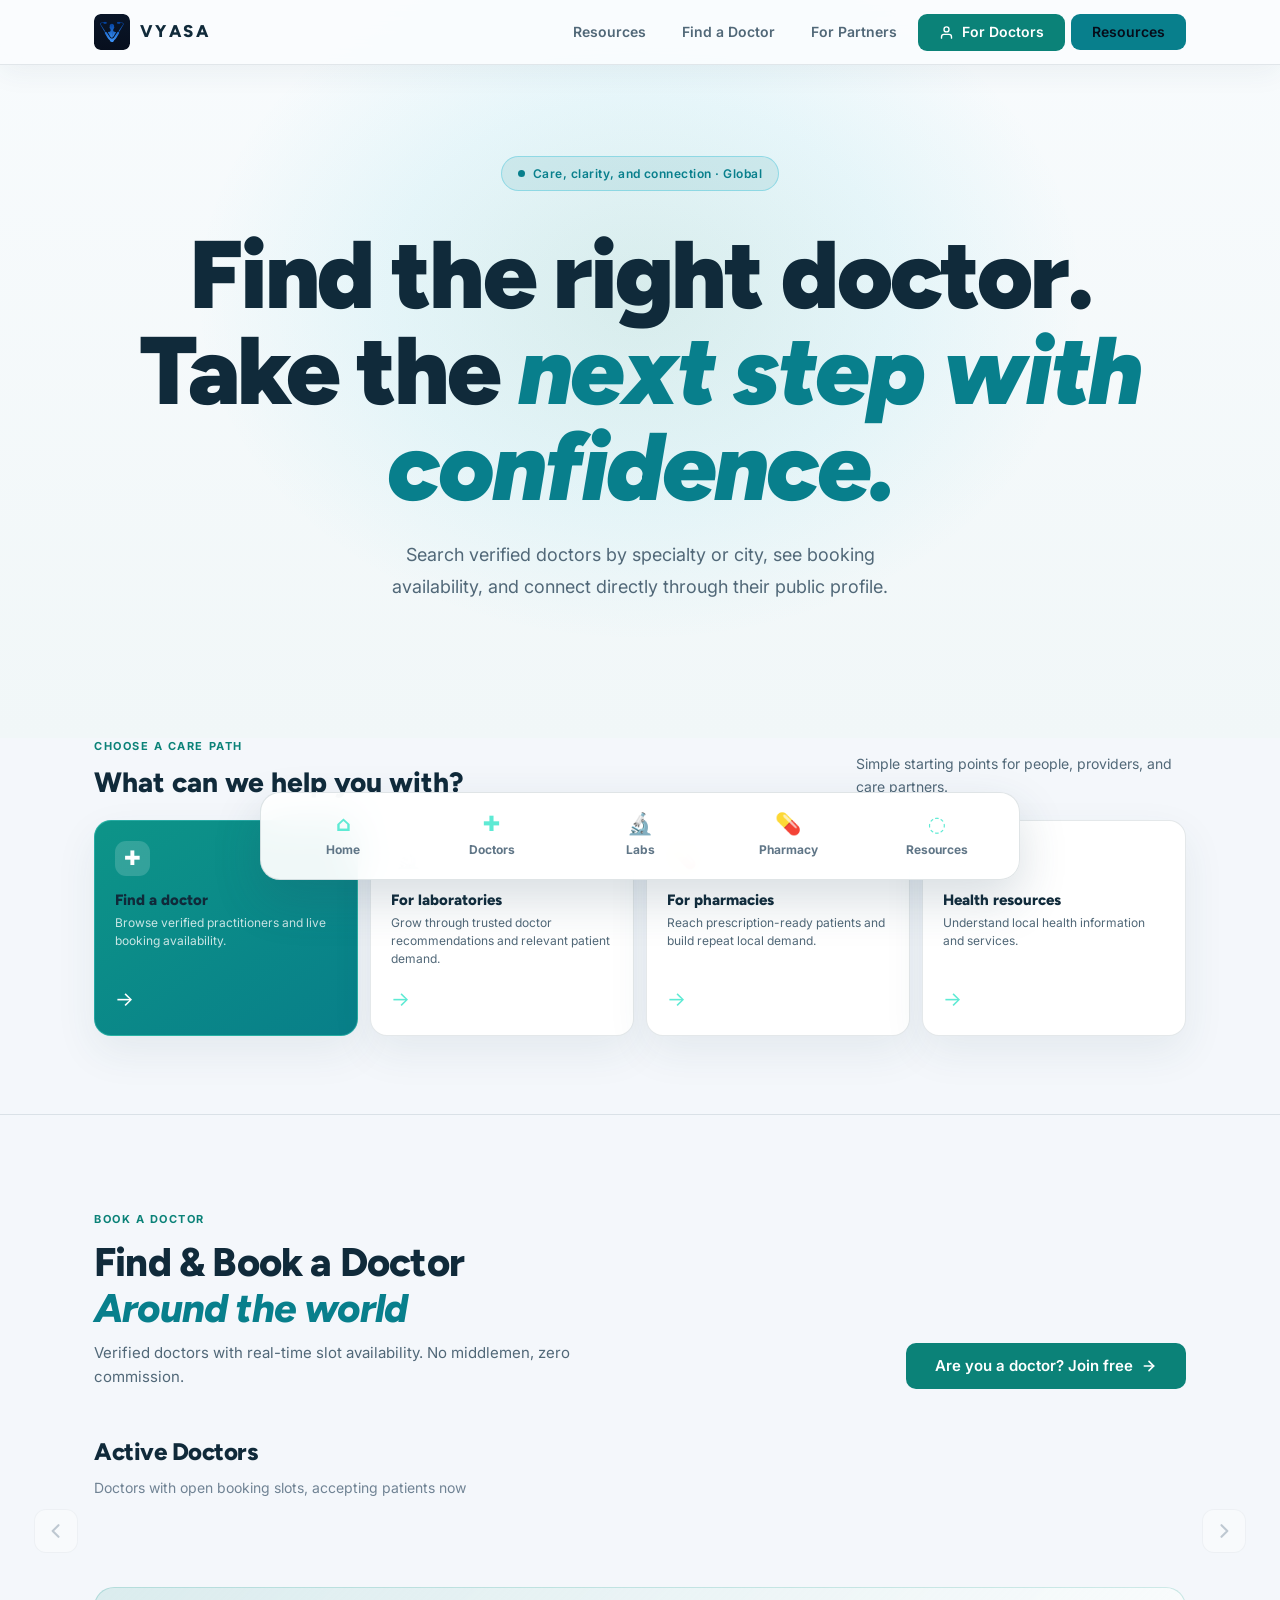
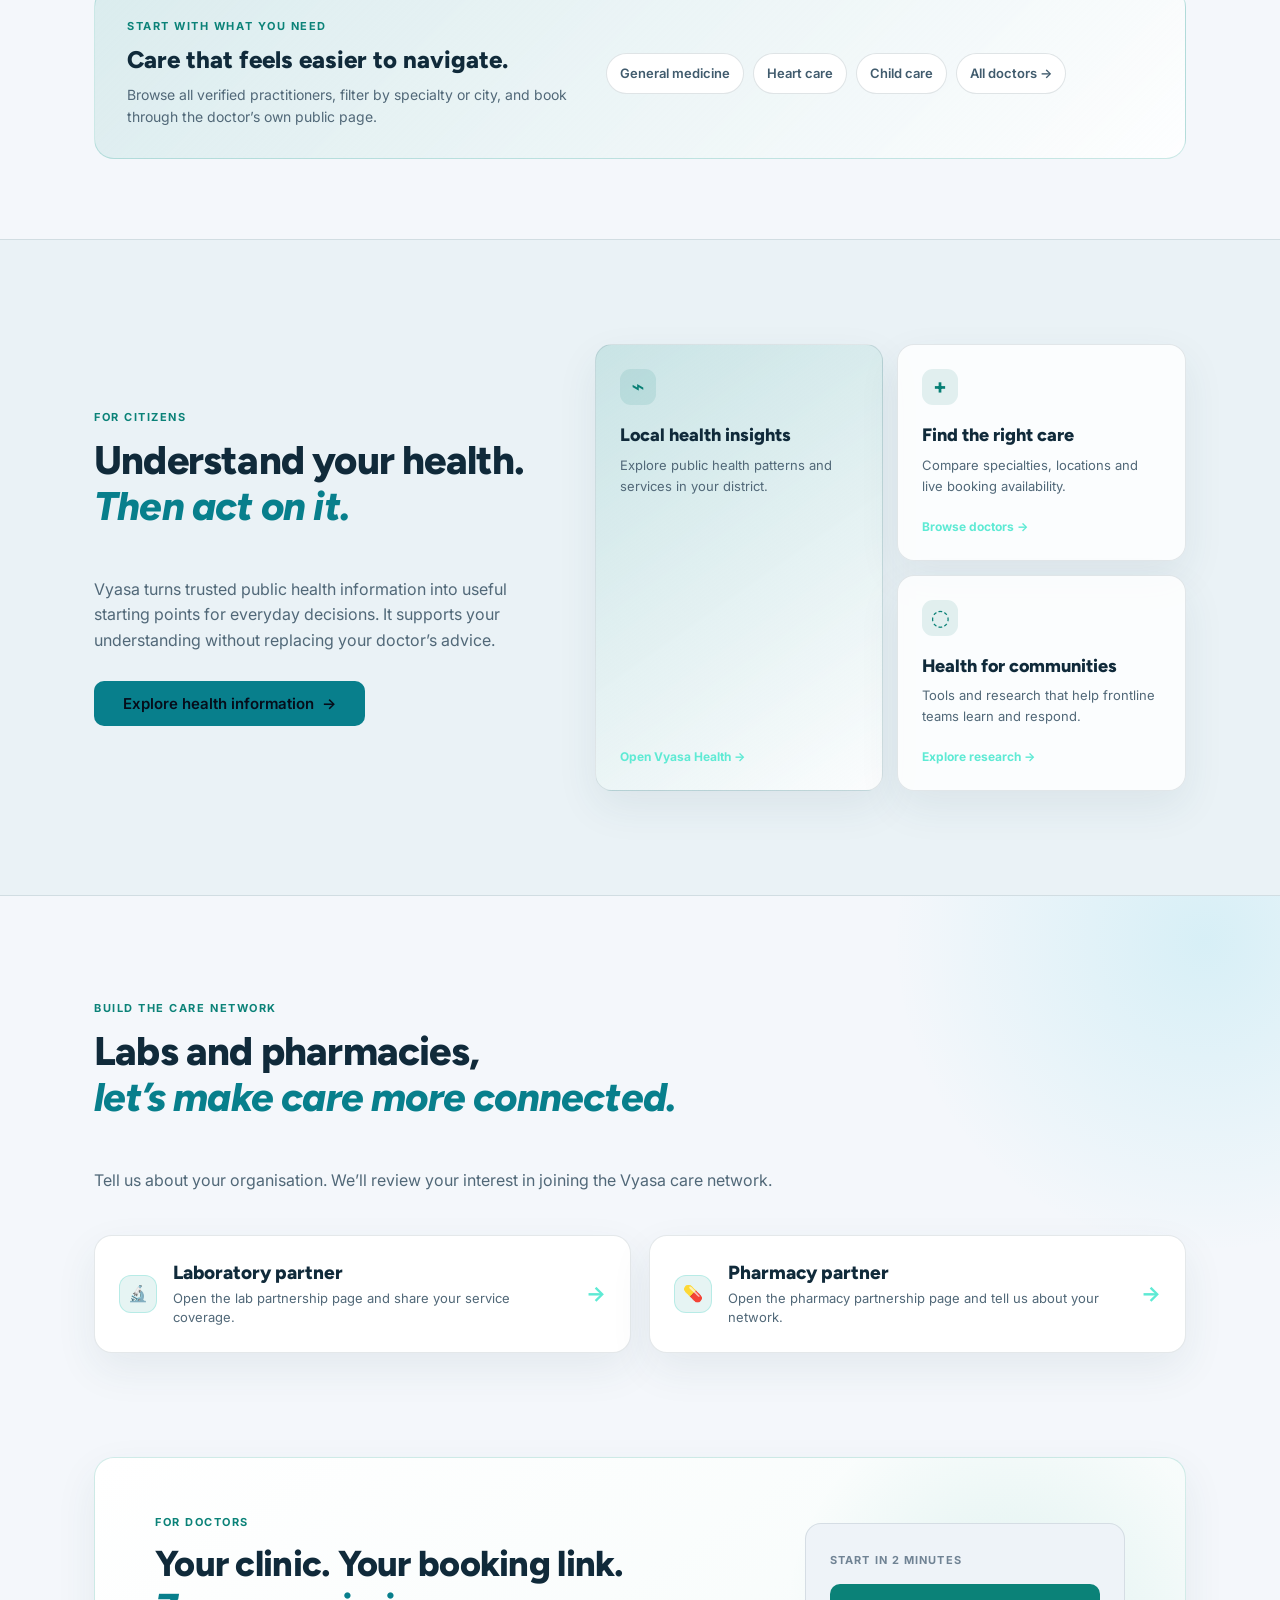
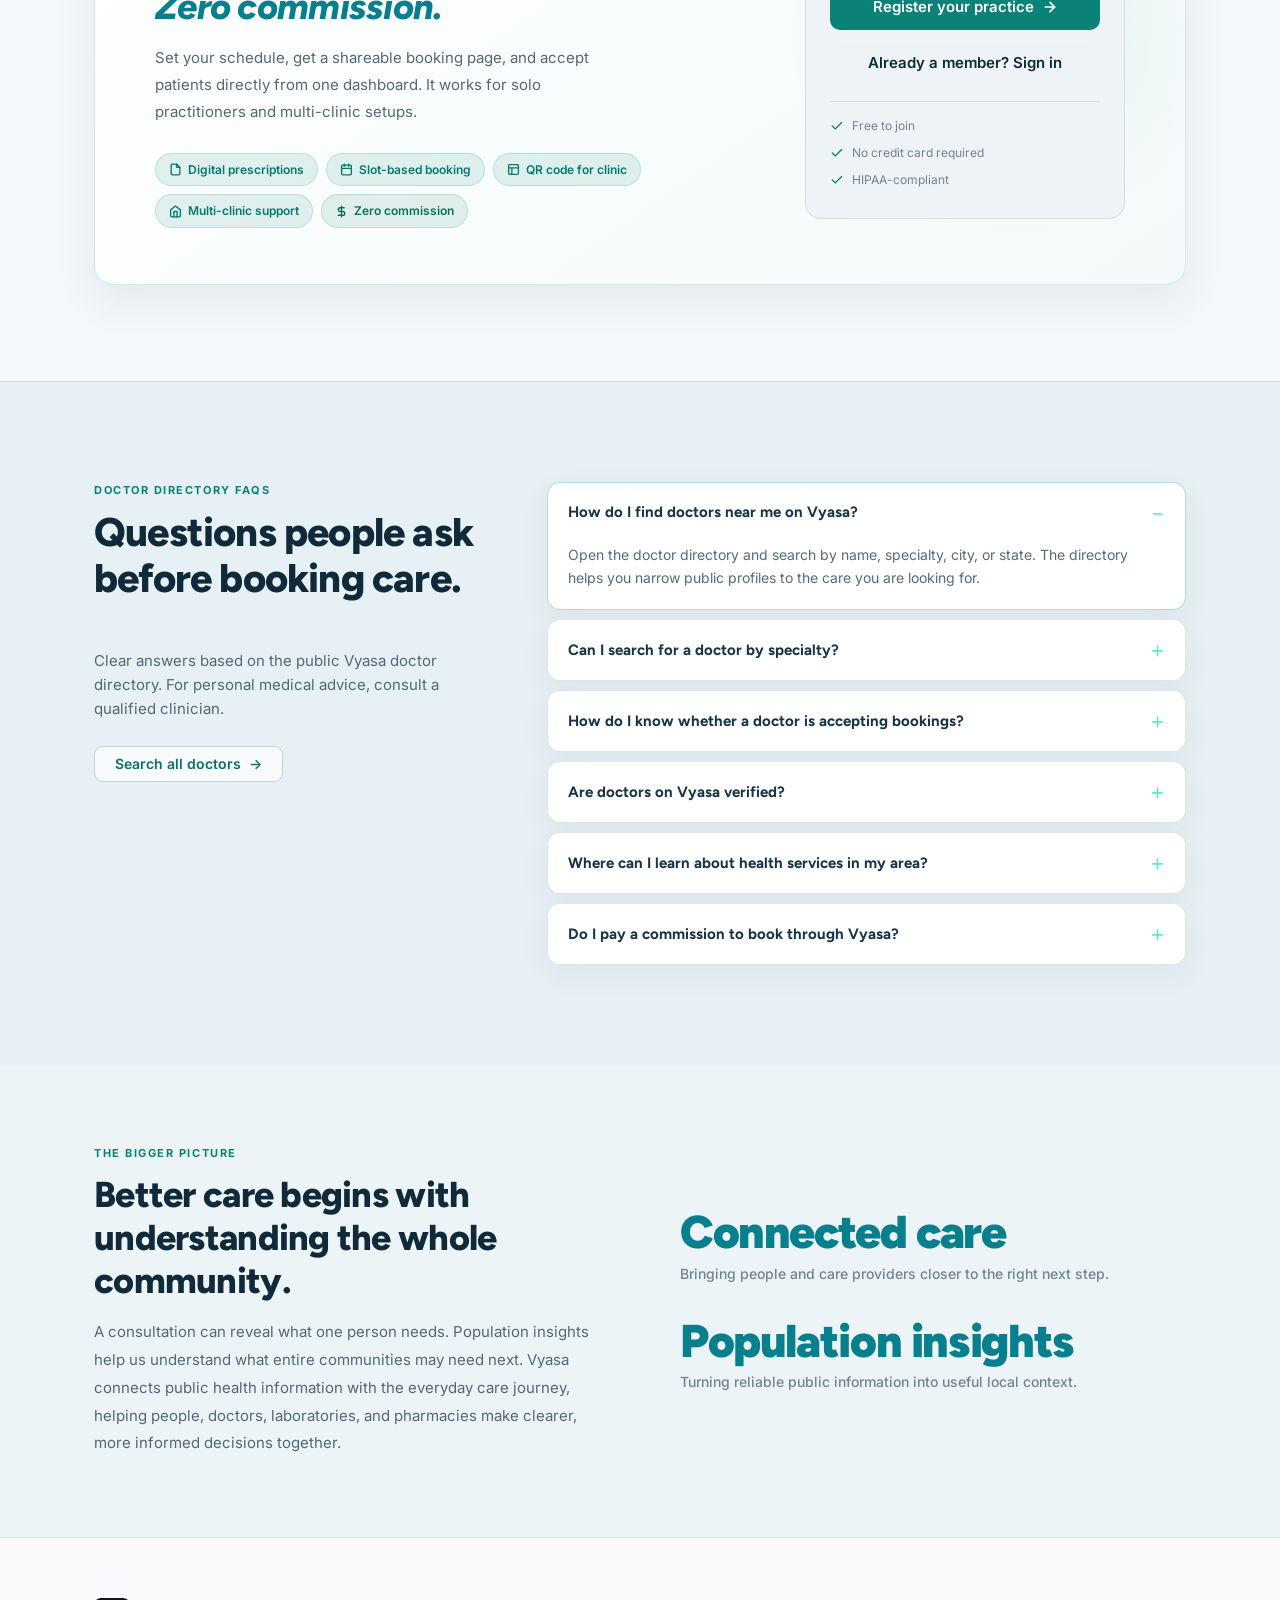
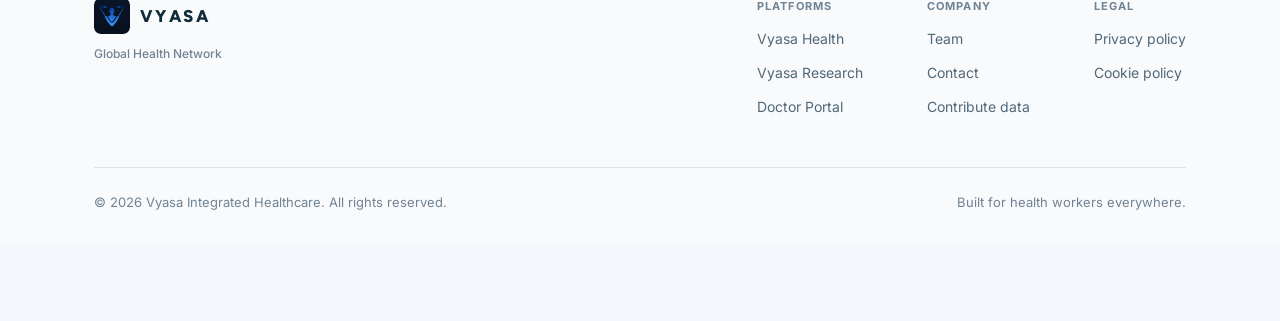
==== commit 939314d3: "Refine responsive doctor directory tiles" ====
--- a/index.html
+++ b/index.html
@@ -100,7 +100,7 @@
   <link rel="icon" href="/favicon.svg" type="image/svg+xml" />
   <link rel="icon" href="/logo.png" type="image/png" sizes="192x192" />
   <link rel="apple-touch-icon" href="/logo.png" />
-  <link rel="stylesheet" href="styles.css?v=20260725a" />
+  <link rel="stylesheet" href="styles.css?v=20260725e" />
 
   <!-- Google AdSense — site verification (ca-pub-1178392647946498) -->
   <script async src="https://pagead2.googlesyndication.com/pagead/js/adsbygoogle.js?client=ca-pub-1178392647946498" crossorigin="anonymous"></script>
@@ -376,12 +376,6 @@
           <button class="carousel-nav carousel-next" id="carousel-next" aria-label="Next doctors" type="button">
             <svg width="20" height="20" viewBox="0 0 24 24" fill="none" stroke="currentColor" stroke-width="2.5" stroke-linecap="round" stroke-linejoin="round"><path d="M9 19l7-7-7-7"/></svg>
           </button>
-        </div>
-        <div class="featured-view-more">
-          <a href="/doctors" class="btn btn-outline">
-            View More Doctors
-            <svg width="15" height="15" viewBox="0 0 24 24" fill="none" stroke="currentColor" stroke-width="2.5" stroke-linecap="round" stroke-linejoin="round" aria-hidden="true"><path d="M5 12h14"/><path d="m12 5 7 7-7 7"/></svg>
-          </a>
         </div>
       </div>
 
@@ -946,6 +940,26 @@
           `;
           carousel.appendChild(card);
         });
+
+        const viewAllCard = document.createElement('a');
+        viewAllCard.href = '/doctors';
+        viewAllCard.setAttribute('role', 'listitem');
+        viewAllCard.className = 'featured-doctor-card featured-doctor-view-all';
+        viewAllCard.innerHTML = `
+          <div class="featured-doctor-avatar featured-view-all-avatar">
+            <span class="featured-view-all-icon" aria-hidden="true">→</span>
+          </div>
+          <div class="featured-doctor-info">
+            <div class="featured-doctor-name">View all doctors</div>
+            <div class="featured-doctor-specialty">Complete directory</div>
+            <div class="featured-doctor-location">All specialties and locations</div>
+          </div>
+          <div class="featured-doctor-link">
+            Browse profiles
+            <svg width="14" height="14" viewBox="0 0 24 24" fill="none" stroke="currentColor" stroke-width="2.5" stroke-linecap="round" stroke-linejoin="round" aria-hidden="true"><path d="M5 12h14"/><path d="m12 5 7 7-7 7"/></svg>
+          </div>
+        `;
+        carousel.appendChild(viewAllCard);
       }
 
       async function loadFeaturedDoctors() {
--- a/styles.css
+++ b/styles.css
@@ -331,13 +331,13 @@
 .specialty-ribbon { margin-top: 20px; }
 .specialty-ribbon > p { display: flex; align-items: center; gap: 8px; margin-bottom: 11px; color: var(--text-dim); font-size: 12px; font-weight: 700; letter-spacing: .03em; }
 .specialty-ribbon > p span { color: #5eead4; }
-.directory-pills { overflow: hidden; mask-image: linear-gradient(90deg, transparent, #000 4%, #000 96%, transparent); -webkit-mask-image: linear-gradient(90deg, transparent, #000 4%, #000 96%, transparent); }
-.directory-pill-track { display: flex; width: max-content; animation: specialty-scroll 38s linear infinite; }
+.directory-pills { overflow-x: auto; overflow-y: hidden; padding: 2px 2px 8px; scrollbar-width: thin; scrollbar-color: rgba(13,148,136,.35) transparent; overscroll-behavior-inline: contain; scroll-snap-type: x proximity; touch-action: pan-x; }
+.directory-pills::-webkit-scrollbar { height: 5px; }
+.directory-pills::-webkit-scrollbar-thumb { border-radius: 999px; background: rgba(13,148,136,.35); }
+.directory-pill-track { display: flex; width: max-content; }
 .directory-pill-group { display: flex; gap: 9px; padding-right: 9px; }
-.directory-pill-group a, .directory-pill-group span { display: block; padding: 8px 13px; border: 1px solid rgba(45,212,191,.24); border-radius: 999px; color: #5eead4; background: rgba(13,148,136,.08); text-decoration: none; white-space: nowrap; font-size: 12px; font-weight: 700; }
+.directory-pill-group a, .directory-pill-group span { display: block; scroll-snap-align: start; padding: 8px 13px; border: 1px solid rgba(45,212,191,.24); border-radius: 999px; color: #5eead4; background: rgba(13,148,136,.08); text-decoration: none; white-space: nowrap; font-size: 12px; font-weight: 700; }
 .directory-pill-group a:hover, .directory-pill-group a:focus-visible { color: #fff; border-color: rgba(94,234,212,.6); background: rgba(13,148,136,.2); outline: none; }
-.directory-pills:hover .directory-pill-track, .directory-pills:focus-within .directory-pill-track { animation-play-state: paused; }
-@keyframes specialty-scroll { to { transform: translateX(-50%); } }
 .directory-results { padding: 68px 0 108px; }
 .directory-results-head { display: flex; align-items: end; justify-content: space-between; gap: 20px; margin-bottom: 24px; }
 .directory-results-head > p { color: var(--text-dim); font-size: 14px; }
@@ -1220,7 +1220,7 @@
 
 .featured-carousel {
   display: grid;
-  grid-template-columns: repeat(5, minmax(280px, 1fr));
+  grid-template-columns: repeat(6, minmax(280px, 1fr));
   gap: 20px;
   list-style: none;
   padding: 0;
@@ -1294,6 +1294,14 @@
   animation: card-slide-up 0.5s cubic-bezier(0.22,1,0.36,1) forwards,
              featured-pulse 3s ease-in-out 0.8s infinite;
 }
+
+.featured-doctor-view-all {
+  border-color: rgba(13,148,136,.28);
+  background: linear-gradient(145deg, var(--teal-dim), var(--cyan-dim));
+}
+.featured-view-all-avatar { background: linear-gradient(145deg, rgba(13,148,136,.18), rgba(6,182,212,.12)); }
+.featured-view-all-icon { display: grid; place-items: center; width: 54px; height: 54px; border-radius: 50%; color: #fff; background: var(--teal); font-size: 25px; transition: transform .2s ease; }
+.featured-doctor-view-all:hover .featured-view-all-icon { transform: translateX(4px); }
 
 .featured-doctor-avatar {
   width: 100%;
@@ -1658,7 +1666,7 @@
 
   /* Featured carousel on tablet */
   .featured-carousel {
-    grid-template-columns: repeat(auto-fit, minmax(260px, 1fr));
+    grid-template-columns: repeat(6, minmax(260px, 1fr));
   }
   .carousel-nav {
     display: none;
@@ -1693,26 +1701,33 @@
 
   /* Featured carousel on mobile */
   .featured-carousel {
-    grid-template-columns: repeat(auto-fit, minmax(240px, 1fr));
-    gap: 12px;
-    margin: 0 -14px;
-    padding: 0 14px;
-    width: 100vw;
-    position: relative;
-    left: 50%;
-    right: 50%;
-    margin-left: -50vw;
-    margin-right: -50vw;
+    grid-template-columns: repeat(2, minmax(0, 1fr));
+    gap: 9px;
+    width: 100%;
+    overflow: visible;
   }
   .carousel-prev, .carousel-next {
     display: none;
   }
   .featured-doctor-card {
-    min-width: 240px;
+    min-width: 0;
+    padding: 11px;
+    border-radius: 12px;
   }
   .featured-doctor-avatar {
     aspect-ratio: 1;
+    margin-bottom: 10px;
+    border-radius: 9px;
   }
+  .featured-doctor-info { min-width: 0; margin-bottom: 8px; }
+  .featured-doctor-name { font-size: 13px; }
+  .featured-doctor-specialty { margin-bottom: 6px; font-size: 11px; }
+  .featured-doctor-clinic,
+  .featured-doctor-location { display: block; overflow: hidden; font-size: 10px; white-space: nowrap; text-overflow: ellipsis; }
+  .featured-doctor-meta { flex-wrap: wrap; gap: 4px; margin-bottom: 6px; font-size: 10px; }
+  .featured-doctor-badge { padding: 3px 5px; font-size: 9px; }
+  .featured-doctor-link { padding-top: 8px; font-size: 11px; }
+  .featured-view-all-icon { width: 42px; height: 42px; font-size: 21px; }
   .search-preview-section {
     padding: 16px;
     margin-top: 28px;
@@ -1754,13 +1769,6 @@
   }
 }
 
-/* ─── Featured "View More" button ───────────────────────── */
-.featured-view-more {
-  display: flex;
-  justify-content: center;
-  margin-top: 32px;
-}
-
 /* ─── Featured doctor pin + clinic line ─────────────────── */
 .featured-doctor-name-row {
   display: flex;
@@ -2030,6 +2038,10 @@
   .service-hero h1 { font-size: 41px; }
   .service-hero > .container > div > p:not(.service-eyebrow) { font-size: 15px; }
   .service-steps, .service-form-section, .partner-discovery { padding: 58px 0; }
+  .portal-chips { display: grid; grid-template-columns: repeat(2, minmax(0, 1fr)); gap: 9px; }
+  .portal-chip { min-height: 52px; align-items: center; border-radius: 11px; padding: 10px 11px; line-height: 1.3; }
+  .portal-chip:last-child { grid-column: 1 / -1; justify-content: center; }
+  .portal-chip svg { flex: 0 0 auto; }
   .service-form { grid-template-columns: 1fr; padding: 20px; }
   .service-form label, .service-form button, .service-form .form-status { grid-column: auto; }
   .directory-hero { padding: 110px 0 46px; }
@@ -2098,6 +2110,49 @@
 .light-preview .care-dock a:hover { color: #075f58; background: rgba(13,148,136,.11); }
 .light-preview .care-dock a[aria-current="page"] { color: #064f4b; background: linear-gradient(145deg, rgba(13,148,136,.2), rgba(6,182,212,.1)); }
 
+/* Light public directory and partner pages */
+.light-preview .directory-hero {
+  border-color: var(--border);
+  background: radial-gradient(circle at 85% 20%, rgba(6,182,212,.12), transparent 32%), linear-gradient(180deg, #f8fbfd, #edf5f7);
+}
+.light-preview .directory-filters { border-color: rgba(15,47,65,.13); background: rgba(255,255,255,.86); box-shadow: 0 16px 42px rgba(37,72,93,.08); }
+.light-preview .directory-filters input,
+.light-preview .directory-filters select { border-color: rgba(15,47,65,.12); background: #f8fbfd; color: #163447; }
+.light-preview .directory-filters select option { background: #fff; color: #163447; }
+.light-preview .directory-pill-group a,
+.light-preview .directory-pill-group span { color: #08796f; background: rgba(255,255,255,.82); }
+.light-preview .directory-card { box-shadow: 0 14px 38px rgba(37,72,93,.08); }
+.light-preview .directory-empty { box-shadow: 0 14px 38px rgba(37,72,93,.07); }
+.light-preview .directory-loading { background: linear-gradient(100deg, #fff 30%, #e6f1f2 50%, #fff 70%); background-size: 200% 100%; }
+
+.light-preview .service-hero {
+  border-color: var(--border);
+  background: radial-gradient(circle at 85% 20%, rgba(6,182,212,.13), transparent 32%), linear-gradient(180deg, #f8fbfd, #edf5f7);
+}
+.light-preview .service-hero-pharmacy {
+  background: radial-gradient(circle at 85% 20%, rgba(124,58,237,.10), transparent 32%), linear-gradient(180deg, #f8fbfd, #f2f0f8);
+}
+.light-preview .service-summary { border-color: rgba(13,148,136,.2); background: rgba(255,255,255,.78); box-shadow: 0 18px 46px rgba(37,72,93,.09); }
+.light-preview .summary-label,
+.light-preview .service-summary b { color: #08796f; }
+.light-preview .service-form-section { border-color: var(--border); background: #eaf2f6; }
+.light-preview .service-form { box-shadow: 0 16px 42px rgba(37,72,93,.08); }
+.light-preview .service-form input,
+.light-preview .service-form textarea { border-color: rgba(15,47,65,.13); background: #f8fbfd; color: #163447; }
+.light-preview .partner-discovery { border-color: var(--border); background: linear-gradient(145deg, #f8fbfd, #eaf3f5); }
+.light-preview .partner-discovery-copy a { color: #08796f; }
+.light-preview .service-footer { background: #f8fafc; }
+
+.light-preview .resource-portal-hero {
+  background: radial-gradient(circle at 80% 15%, rgba(6,182,212,.13), transparent 32%), linear-gradient(180deg, #f8fbfd, #edf5f7);
+}
+.light-preview .portal-choice { box-shadow: 0 18px 46px rgba(37,72,93,.09); }
+.light-preview .health-choice { background: linear-gradient(145deg, rgba(13,148,136,.14), #fff); }
+.light-preview .research-choice { background: linear-gradient(145deg, rgba(124,58,237,.11), #fff); }
+.light-preview .portal-choice-icon { color: #08796f; background: rgba(255,255,255,.7); }
+.light-preview .portal-choice p,
+.light-preview .portal-choice b { color: #08796f; }
+
 /* ── Motion system ───────────────────────────────────────── */
 
 /* Directional reveals */
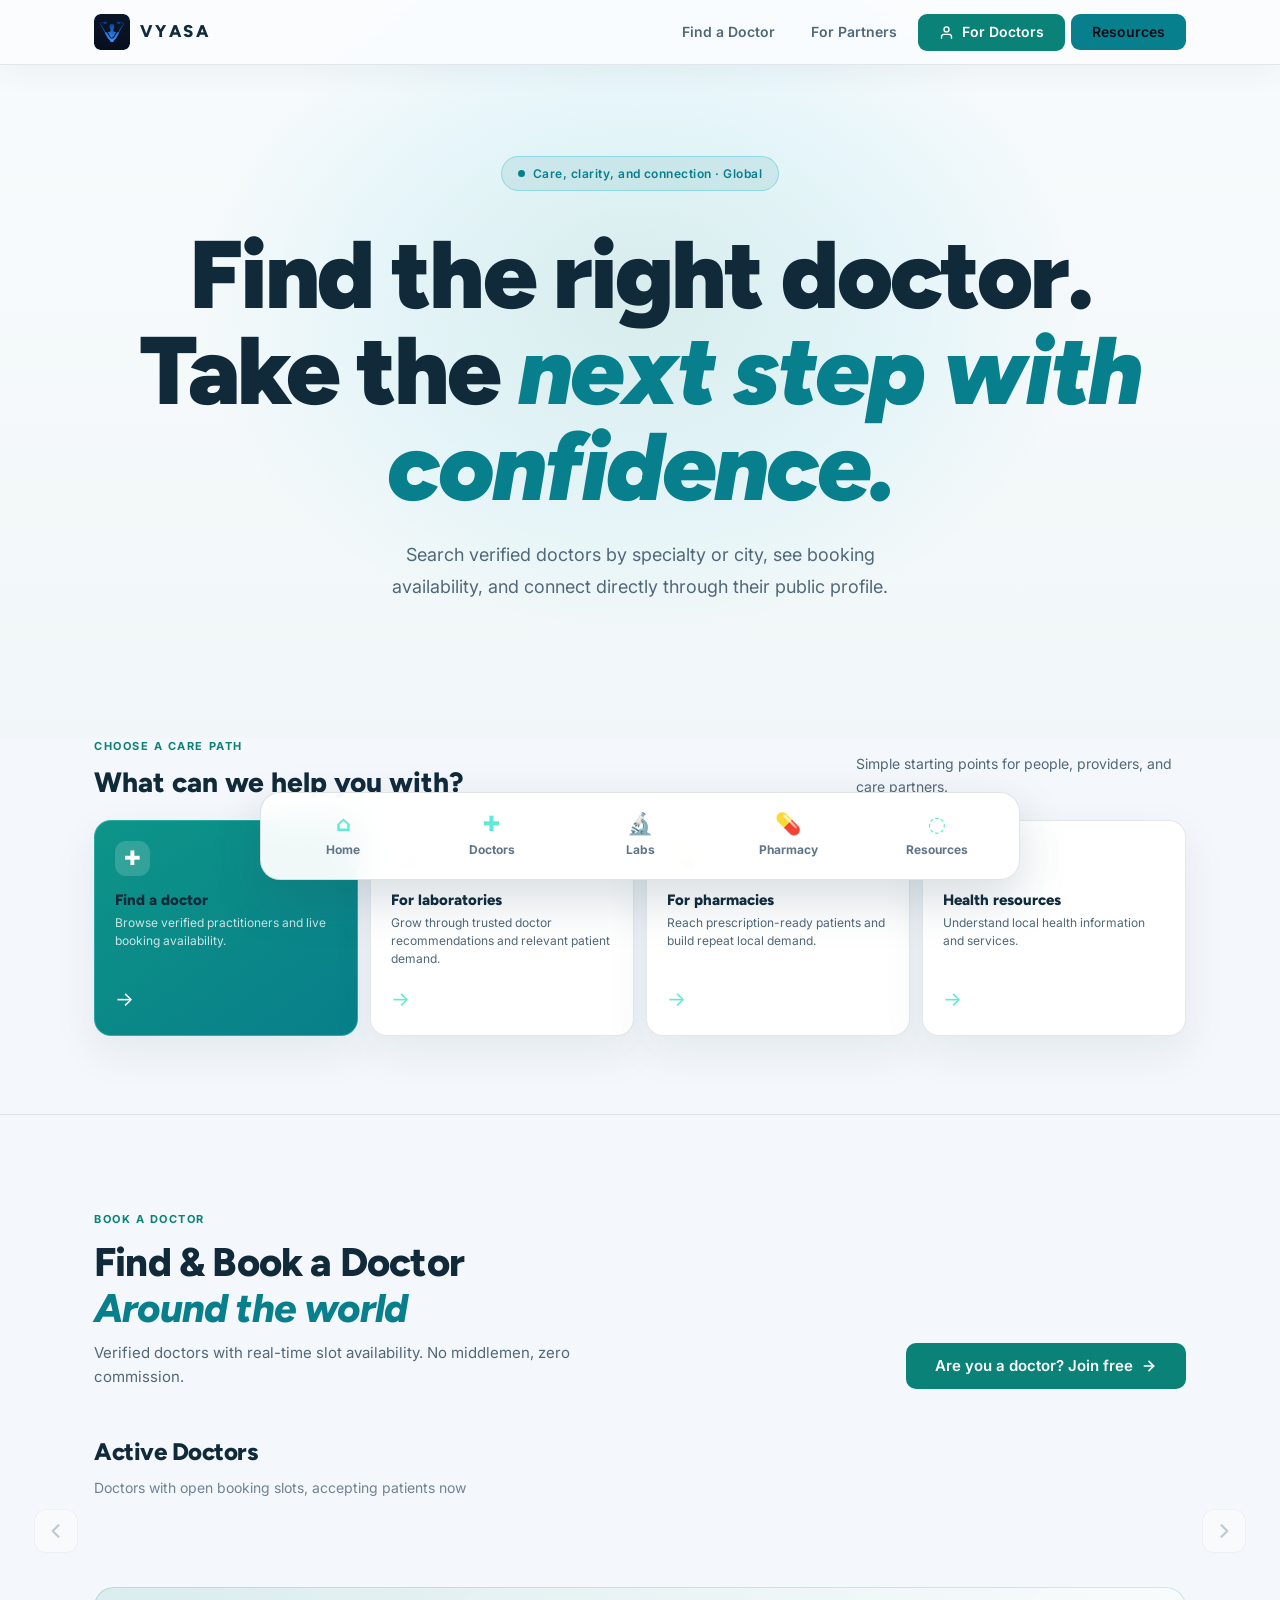
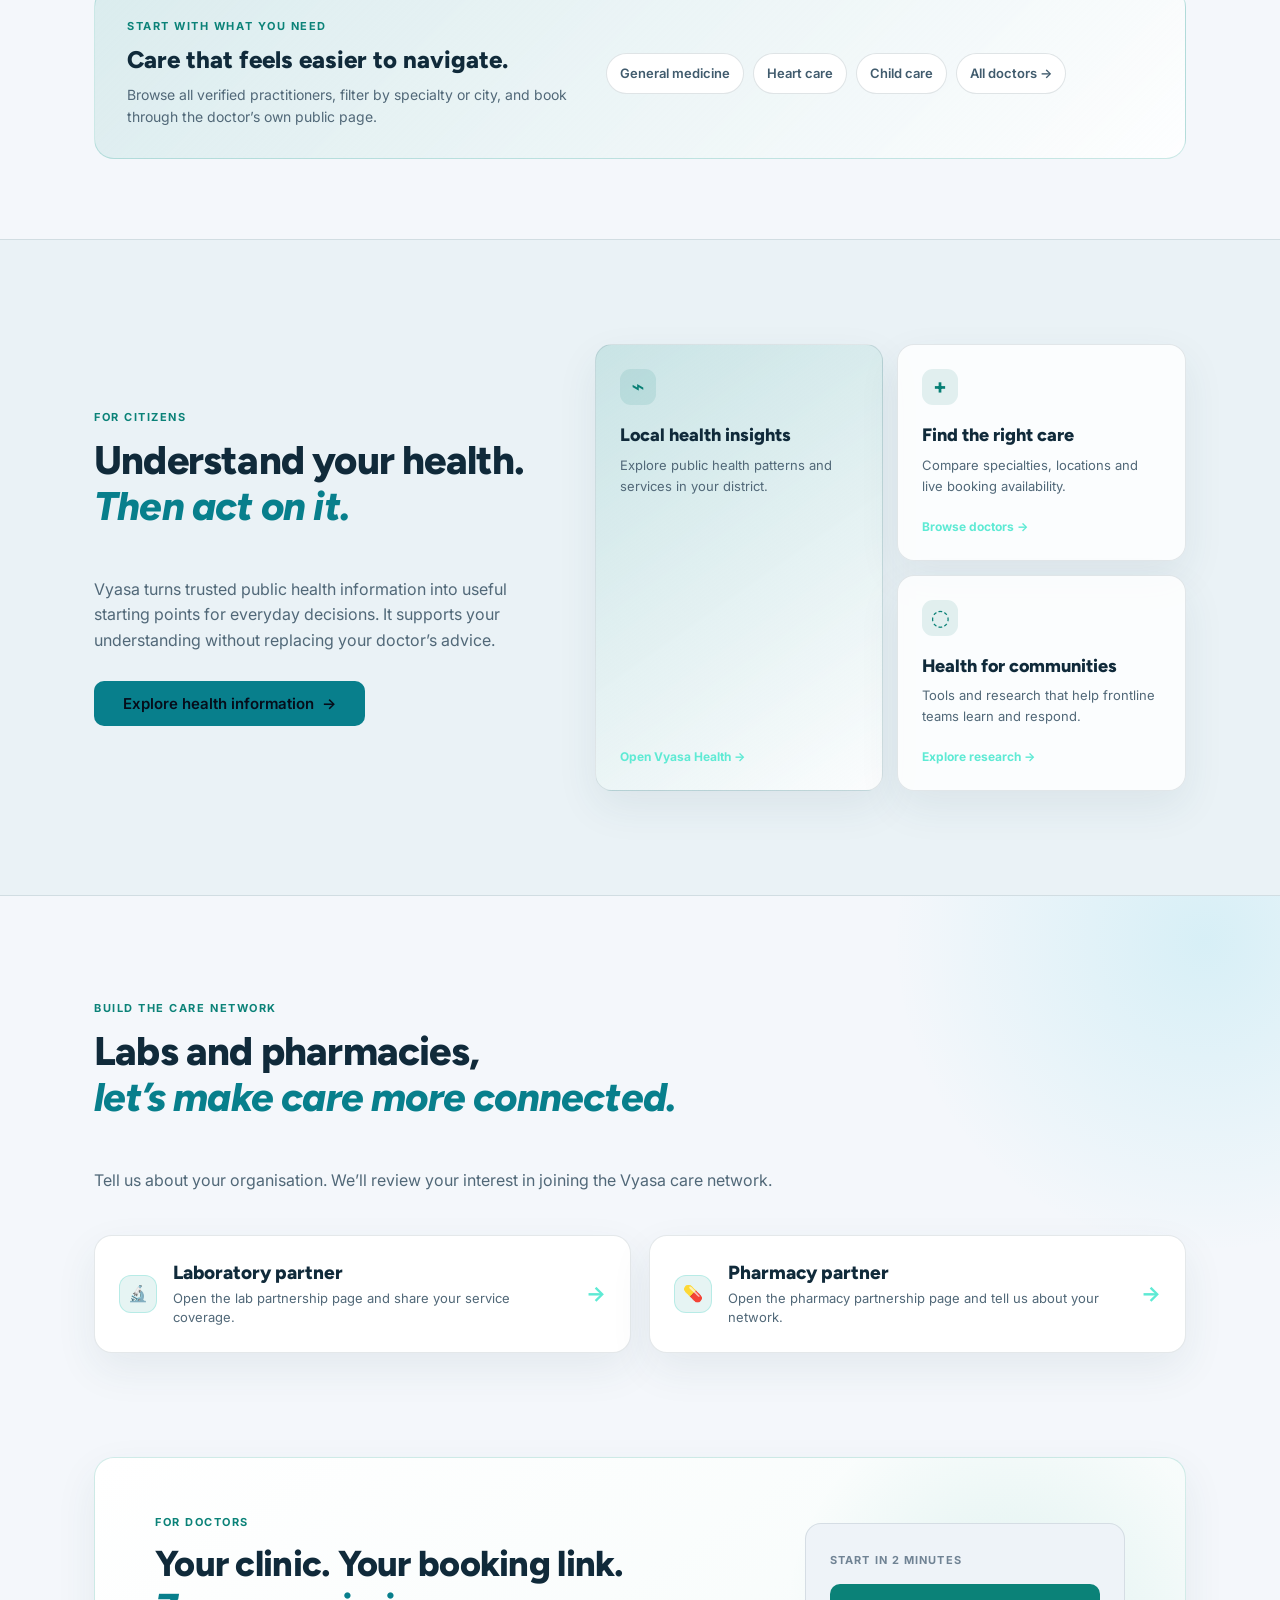
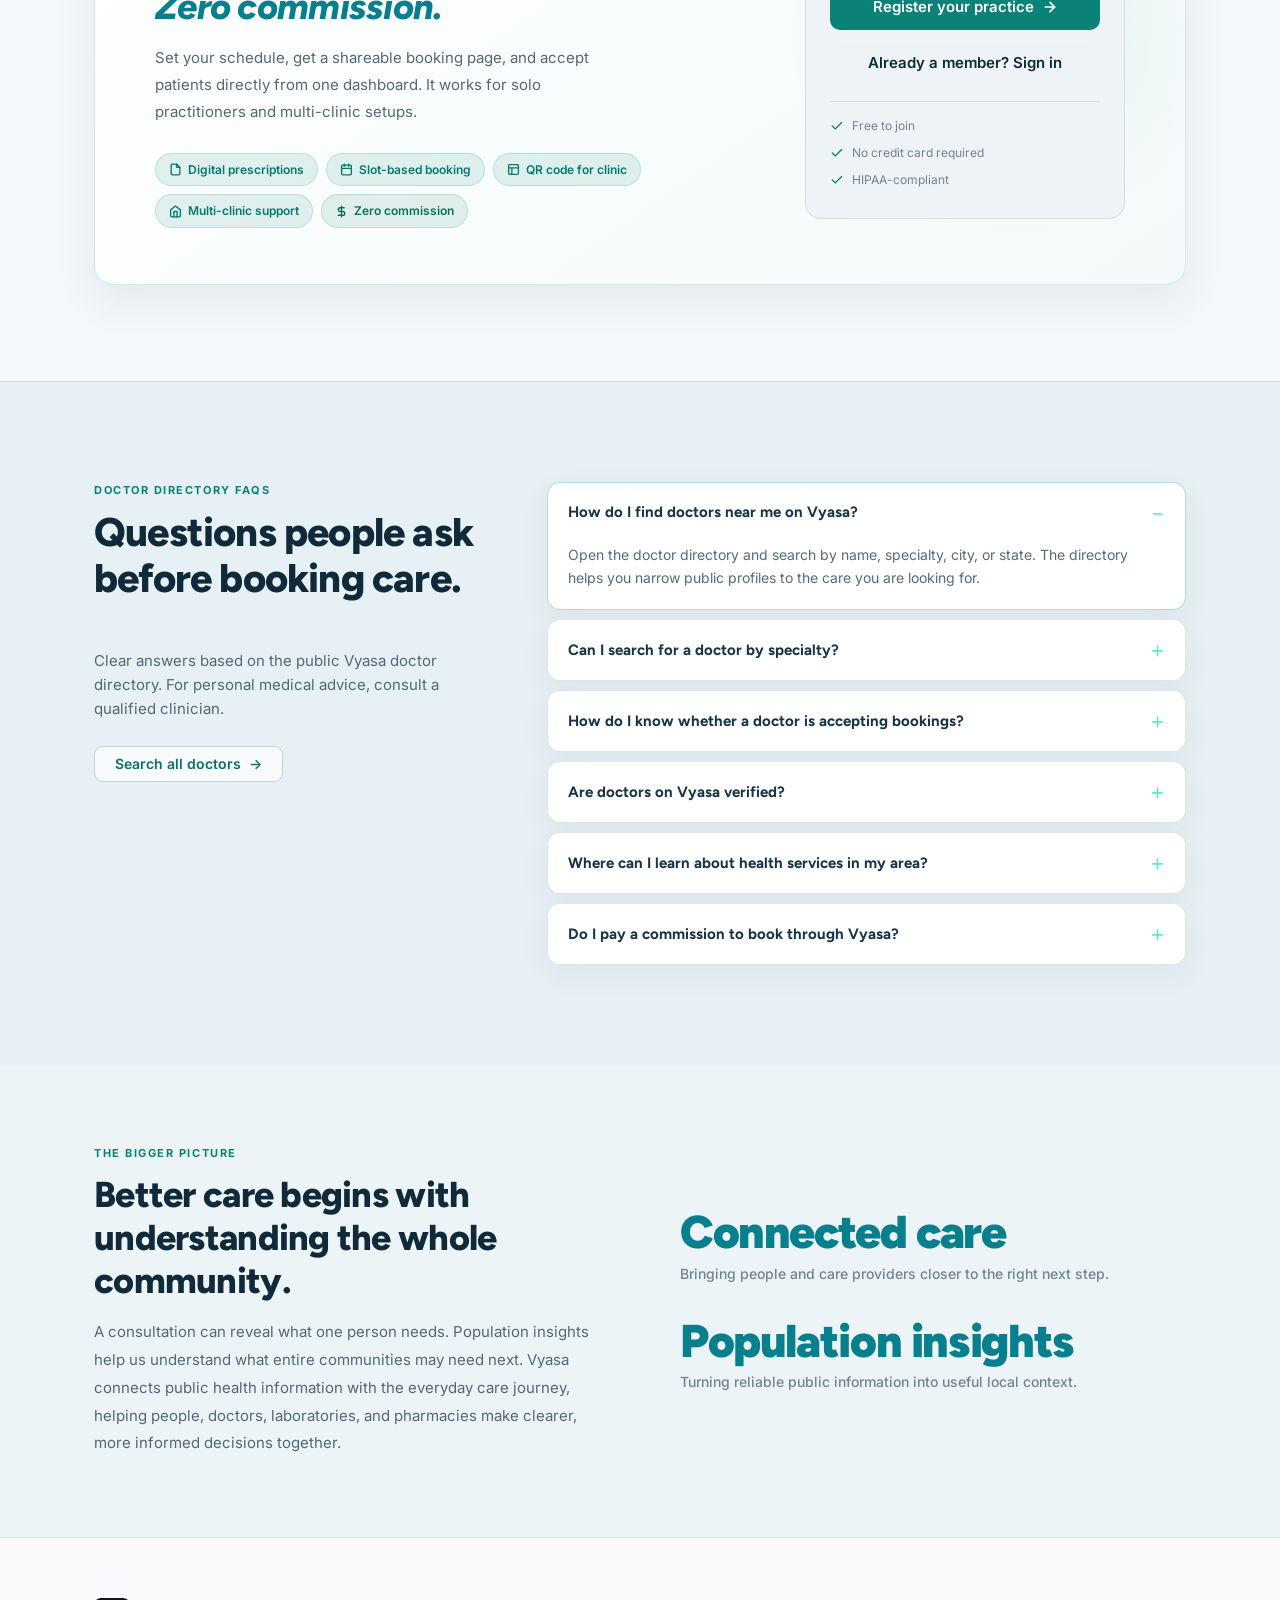
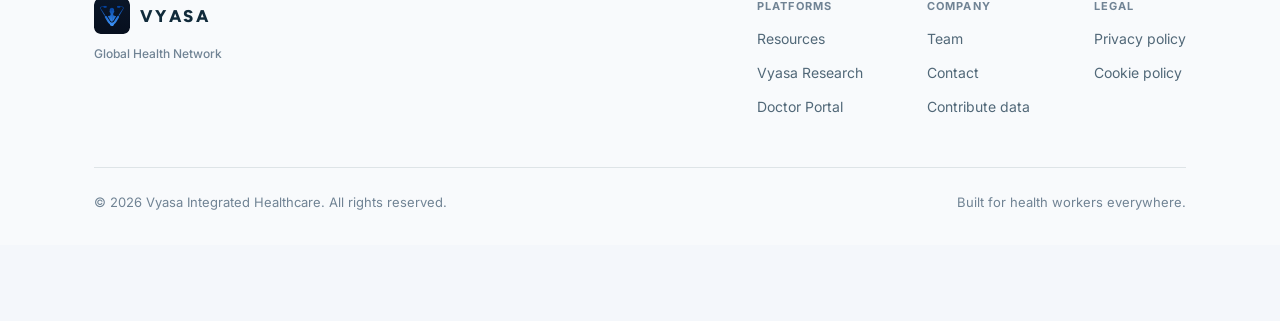
==== commit 50910a28: "expand resources hub for clinical tools and NFHS" ====
--- a/index.html
+++ b/index.html
@@ -15,7 +15,7 @@
   <meta name="keywords" content="find doctors near me, verified doctors, book doctor appointment online, doctor by specialty, doctor by city, credential-aware doctor profiles, Vyasa" />
   <meta name="author" content="Vyasa" />
   <meta name="robots" content="index, follow" />
-  <link rel="canonical" href="https://vyasaa.com/" />
+  <link rel="canonical" href="https://www.vyasaa.com/" />
 
   <!-- Geo targeting -->
   <meta name="geo.placename" content="Global" />
@@ -23,7 +23,7 @@
 
   <!-- Open Graph: shown on WhatsApp / Facebook / LinkedIn shares — warm, story-driven, both audiences -->
   <meta property="og:type" content="website" />
-  <meta property="og:url" content="https://vyasaa.com/" />
+  <meta property="og:url" content="https://www.vyasaa.com/" />
   <meta property="og:title" content="Vyasa Integrated Healthcare | Find Verified Doctors Worldwide" />
   <meta property="og:description" content="A global health platform for patients and clinics. Find verified specialists, check booking availability, and connect directly through public profiles." />
   <meta property="og:image" content="https://www.vyasaa.com/og-image.png" />
@@ -49,8 +49,8 @@
     "@context": "https://schema.org",
     "@type": "Organization",
     "name": "Vyasa Integrated Healthcare",
-    "url": "https://vyasaa.com",
-    "logo": "https://vyasaa.com/favicon.svg",
+    "url": "https://www.vyasaa.com",
+    "logo": "https://www.vyasaa.com/logo.svg",
     "description": "Vyasa Integrated Healthcare connects people with verified doctors across specialties, with booking availability and public doctor profiles. Doctors and clinics get a digital workspace for prescriptions, patient records, and a personal booking page.",
     "foundingDate": "2026",
     "areaServed": "Worldwide",
@@ -68,12 +68,12 @@
     "@type": "WebSite",
     "name": "Vyasa Integrated Healthcare",
     "alternateName": "Vyasa",
-    "url": "https://vyasaa.com",
+    "url": "https://www.vyasaa.com",
     "potentialAction": {
       "@type": "SearchAction",
       "target": {
         "@type": "EntryPoint",
-        "urlTemplate": "https://vyasaa.com/doctors?search={search_term_string}"
+        "urlTemplate": "https://www.vyasaa.com/doctors?search={search_term_string}"
       },
       "query-input": "required name=search_term_string"
     }
@@ -88,7 +88,7 @@
       "@type": "ListItem",
       "position": 1,
       "name": "Vyasa Integrated Healthcare",
-      "item": "https://vyasaa.com"
+      "item": "https://www.vyasaa.com"
     }]
   }
   </script>
@@ -97,7 +97,7 @@
   <link rel="preconnect" href="https://fonts.googleapis.com" />
   <link rel="preconnect" href="https://fonts.gstatic.com" crossorigin />
   <link href="https://fonts.googleapis.com/css2?family=Figtree:wght@400;500;600;700;800;900&family=Inter:wght@400;500;600&display=swap" rel="stylesheet" />
-  <link rel="icon" href="/favicon.svg" type="image/svg+xml" />
+  <link rel="icon" href="/logo.svg" type="image/svg+xml" />
   <link rel="icon" href="/logo.png" type="image/png" sizes="192x192" />
   <link rel="apple-touch-icon" href="/logo.png" />
   <link rel="stylesheet" href="styles.css?v=20260725e" />
@@ -115,7 +115,6 @@
         <span class="logo-text">VYASA</span>
       </a>
       <div class="nav-actions">
-        <a href="/resources" class="btn btn-ghost nav-hide-sm">Resources</a>
         <a href="/doctors" class="btn btn-ghost nav-hide-sm">Find a Doctor</a>
         <a href="/labs" class="btn btn-ghost nav-hide-sm">For Partners</a>
         <a href="https://app.vyasaa.com/login" target="_blank" rel="noopener noreferrer" class="btn btn-teal nav-for-doctors" aria-label="Register as a doctor on Vyasa Health OS">
@@ -587,7 +586,7 @@
         <div class="footer-links">
           <div class="footer-col">
             <span class="footer-col-title">Platforms</span>
-            <a href="https://health.vyasaa.com">Vyasa Health</a>
+            <a href="/resources">Resources</a>
             <a href="https://research.vyasaa.com">Vyasa Research</a>
             <a href="https://app.vyasaa.com">Doctor Portal</a>
           </div>
--- a/styles.css
+++ b/styles.css
@@ -2153,6 +2153,62 @@
 .light-preview .portal-choice p,
 .light-preview .portal-choice b { color: #08796f; }
 
+/* ── Resource hub ────────────────────────────────────────── */
+.resource-hub { max-width: 1180px; padding-top: 88px; padding-bottom: 110px; }
+.resource-hub > h1 { max-width: 780px; font-size: clamp(2.5rem, 6vw, 5.2rem); line-height: .98; letter-spacing: -.055em; color: #163447; }
+.resource-hub > h1 em { color: #0d9488; }
+.resource-intro { max-width: 760px; margin-top: 24px; color: #5d7381; font-size: 1.08rem; line-height: 1.75; }
+.resource-tabs { display: flex; gap: 10px; margin: 42px 0 22px; padding: 7px; width: fit-content; max-width: 100%; overflow-x: auto; border: 1px solid rgba(15,47,65,.1); border-radius: 18px; background: rgba(255,255,255,.72); box-shadow: 0 12px 32px rgba(37,72,93,.07); }
+.resource-tab { display: inline-flex; align-items: center; gap: 8px; min-height: 46px; padding: 0 20px; border: 0; border-radius: 12px; background: transparent; color: #5b7080; font: 700 .9rem/1 Figtree, sans-serif; white-space: nowrap; cursor: pointer; }
+.resource-tab:hover { color: #08796f; background: rgba(13,148,136,.07); }
+.resource-tab.is-active { color: #fff; background: #0d9488; box-shadow: 0 9px 22px rgba(13,148,136,.22); }
+.resource-tab-nfhs:not(.is-active) { color: #a16207; }
+.resource-panel { padding: clamp(22px, 4vw, 38px); border: 1px solid rgba(15,47,65,.1); border-radius: 24px; background: rgba(255,255,255,.82); box-shadow: 0 24px 60px rgba(37,72,93,.09); }
+.resource-panel[hidden] { display: none; }
+.resource-panel-heading { display: flex; justify-content: space-between; align-items: end; gap: 24px; margin-bottom: 26px; }
+.resource-panel-heading h2, .nfhs-copy h2 { margin: 4px 0 0; color: #163447; font-size: clamp(1.55rem, 3vw, 2.35rem); letter-spacing: -.035em; }
+.resource-kicker { margin: 0; color: #0d9488; font-size: .72rem; font-weight: 800; letter-spacing: .13em; text-transform: uppercase; }
+.resource-panel-link { color: #08796f; font-size: .9rem; font-weight: 800; text-decoration: none; white-space: nowrap; }
+.resource-card-grid { display: grid; grid-template-columns: repeat(2, minmax(0, 1fr)); gap: 15px; }
+.resource-card-grid-three { grid-template-columns: repeat(3, minmax(0, 1fr)); }
+.resource-tool-card { position: relative; min-height: 230px; padding: 24px; overflow: hidden; border: 1px solid rgba(15,47,65,.1); border-radius: 18px; background: #f8fbfc; color: inherit; text-decoration: none; transition: transform .2s ease, border-color .2s ease, box-shadow .2s ease; }
+.resource-tool-card:hover { transform: translateY(-3px); border-color: rgba(13,148,136,.35); box-shadow: 0 16px 34px rgba(37,72,93,.11); }
+.resource-tool-card h3 { margin: 22px 0 8px; color: #163447; font-size: 1.2rem; }
+.resource-tool-card p { margin: 0 0 18px; color: #617684; font-size: .92rem; line-height: 1.6; }
+.resource-tool-card b { color: #08796f; font-size: .83rem; }
+.resource-card-icon { display: inline-flex; width: 40px; height: 40px; align-items: center; justify-content: center; border-radius: 12px; background: rgba(13,148,136,.1); color: #08796f; font-size: .86rem; font-weight: 900; }
+.resource-card-tag { position: absolute; top: 26px; right: 22px; color: #7a8d98; font-size: .67rem; font-weight: 800; letter-spacing: .08em; text-transform: uppercase; }
+.featured-tool { background: linear-gradient(145deg, rgba(13,148,136,.11), #f8fbfc 65%); }
+.research-accent { background: linear-gradient(145deg, rgba(124,58,237,.07), #f8fbfc 62%); }
+.research-accent .resource-card-icon { color: #6d28d9; background: rgba(124,58,237,.1); }
+.resource-note { margin: 20px 0 0; color: #7a8d98; font-size: .78rem; line-height: 1.5; }
+.nfhs-highlight { display: grid; grid-template-columns: 1.35fr .65fr; gap: 30px; padding: clamp(24px, 5vw, 46px); border-radius: 20px; background: linear-gradient(135deg, #17364a, #0b766f); color: #fff; }
+.nfhs-copy h2 { color: #fff; margin-top: 12px; }
+.nfhs-copy > p { max-width: 650px; color: #d5e8ea; line-height: 1.7; }
+.nfhs-badge { display: inline-flex; padding: 7px 11px; border-radius: 999px; color: #fde68a; background: rgba(250,204,21,.12); border: 1px solid rgba(250,204,21,.25); font-size: .7rem; font-weight: 900; letter-spacing: .08em; text-transform: uppercase; }
+.nfhs-actions { display: flex; flex-wrap: wrap; gap: 10px; margin-top: 24px; }
+.nfhs-actions .btn-ghost { color: #fff; border-color: rgba(255,255,255,.25); }
+.nfhs-metric-list { display: grid; align-content: center; gap: 8px; }
+.nfhs-metric-list span { padding: 10px 13px; border: 1px solid rgba(255,255,255,.13); border-radius: 10px; background: rgba(255,255,255,.08); color: #e4f2f3; font-size: .82rem; font-weight: 700; }
+.nfhs-support-grid { margin-top: 16px; }
+.nfhs-accent { min-height: 205px; background: linear-gradient(145deg, rgba(234,179,8,.08), #f8fbfc 65%); }
+
+@media (max-width: 800px) {
+  .resource-card-grid, .resource-card-grid-three, .nfhs-highlight { grid-template-columns: 1fr; }
+  .resource-panel-heading { align-items: start; flex-direction: column; gap: 10px; }
+  .resource-tool-card { min-height: 0; }
+  .resource-tabs { width: 100%; }
+  .resource-tab { flex: 1 0 auto; justify-content: center; }
+}
+
+@media (max-width: 520px) {
+  .resource-hub { padding-top: 56px; }
+  .resource-panel { padding: 17px; border-radius: 18px; }
+  .resource-tab { padding: 0 14px; }
+  .resource-card-tag { position: static; display: block; margin-top: 14px; }
+  .resource-tool-card h3 { margin-top: 12px; }
+}
+
 /* ── Motion system ───────────────────────────────────────── */
 
 /* Directional reveals */
